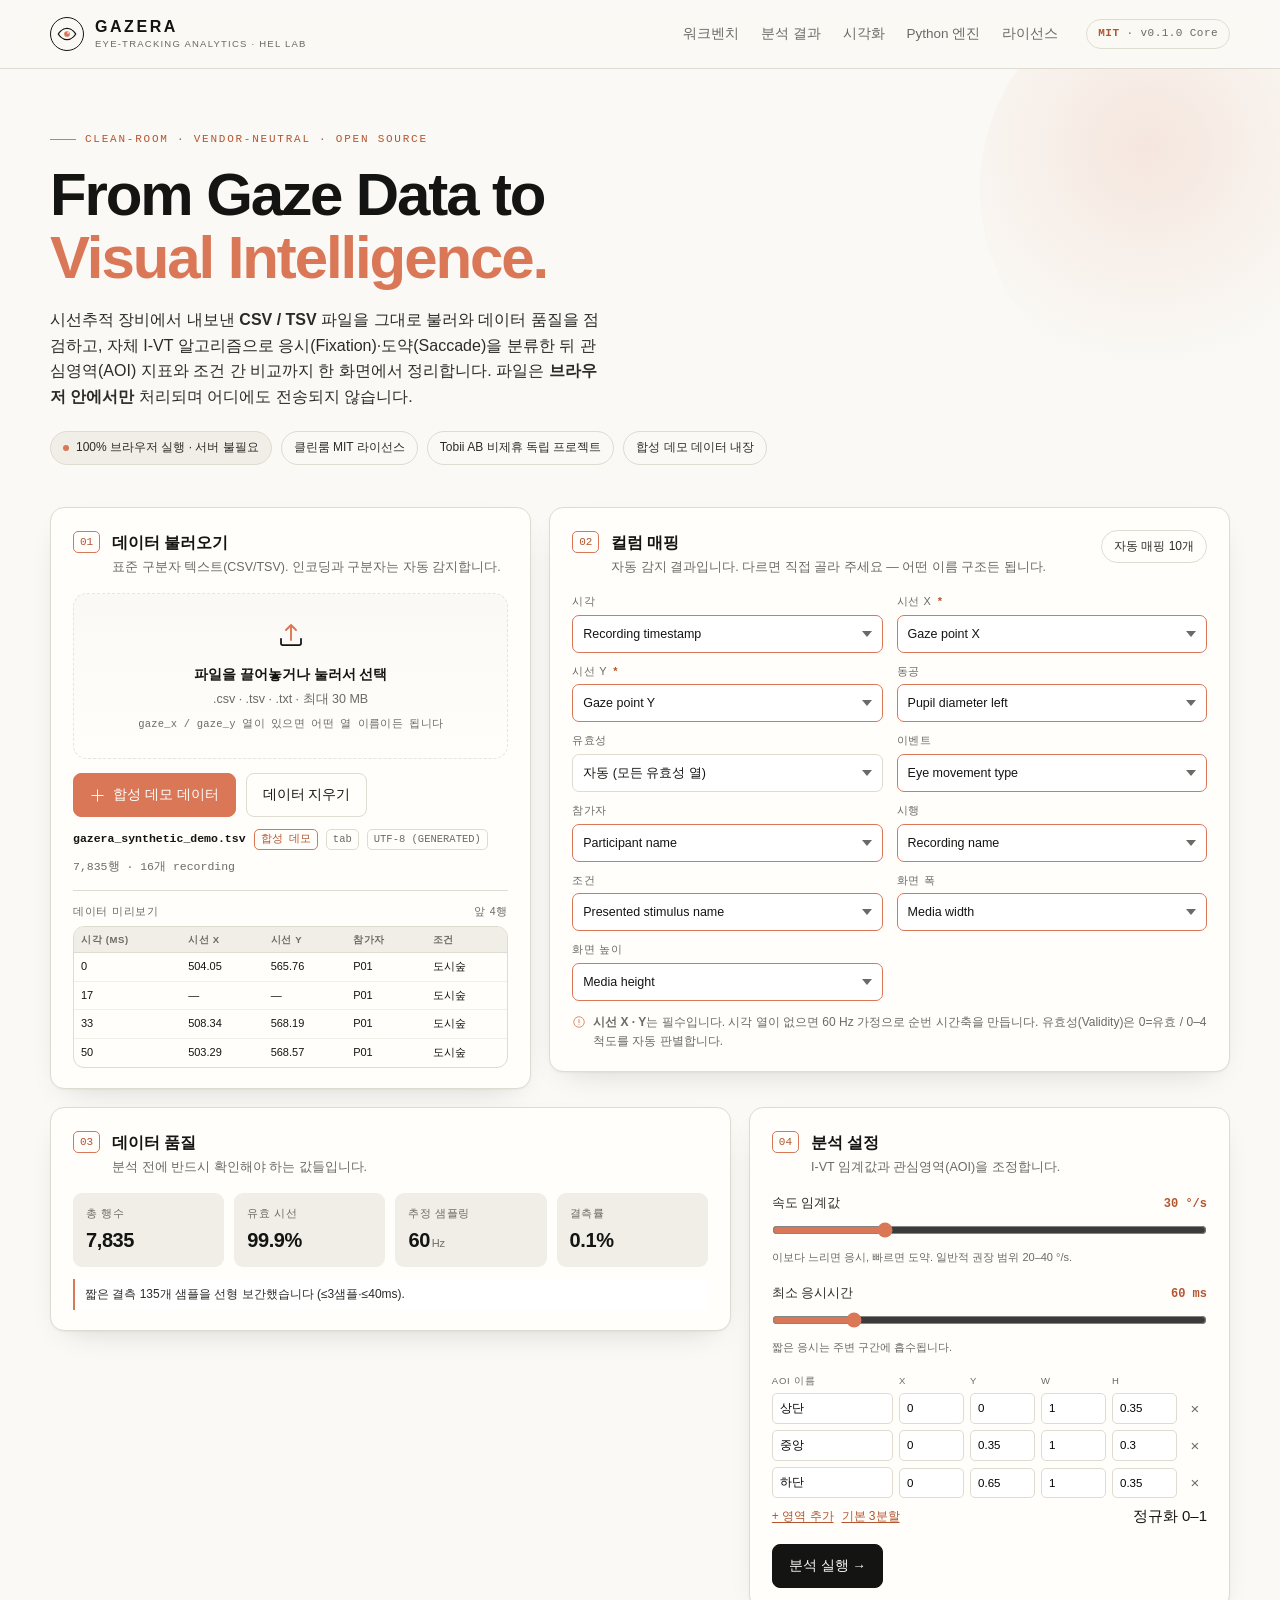
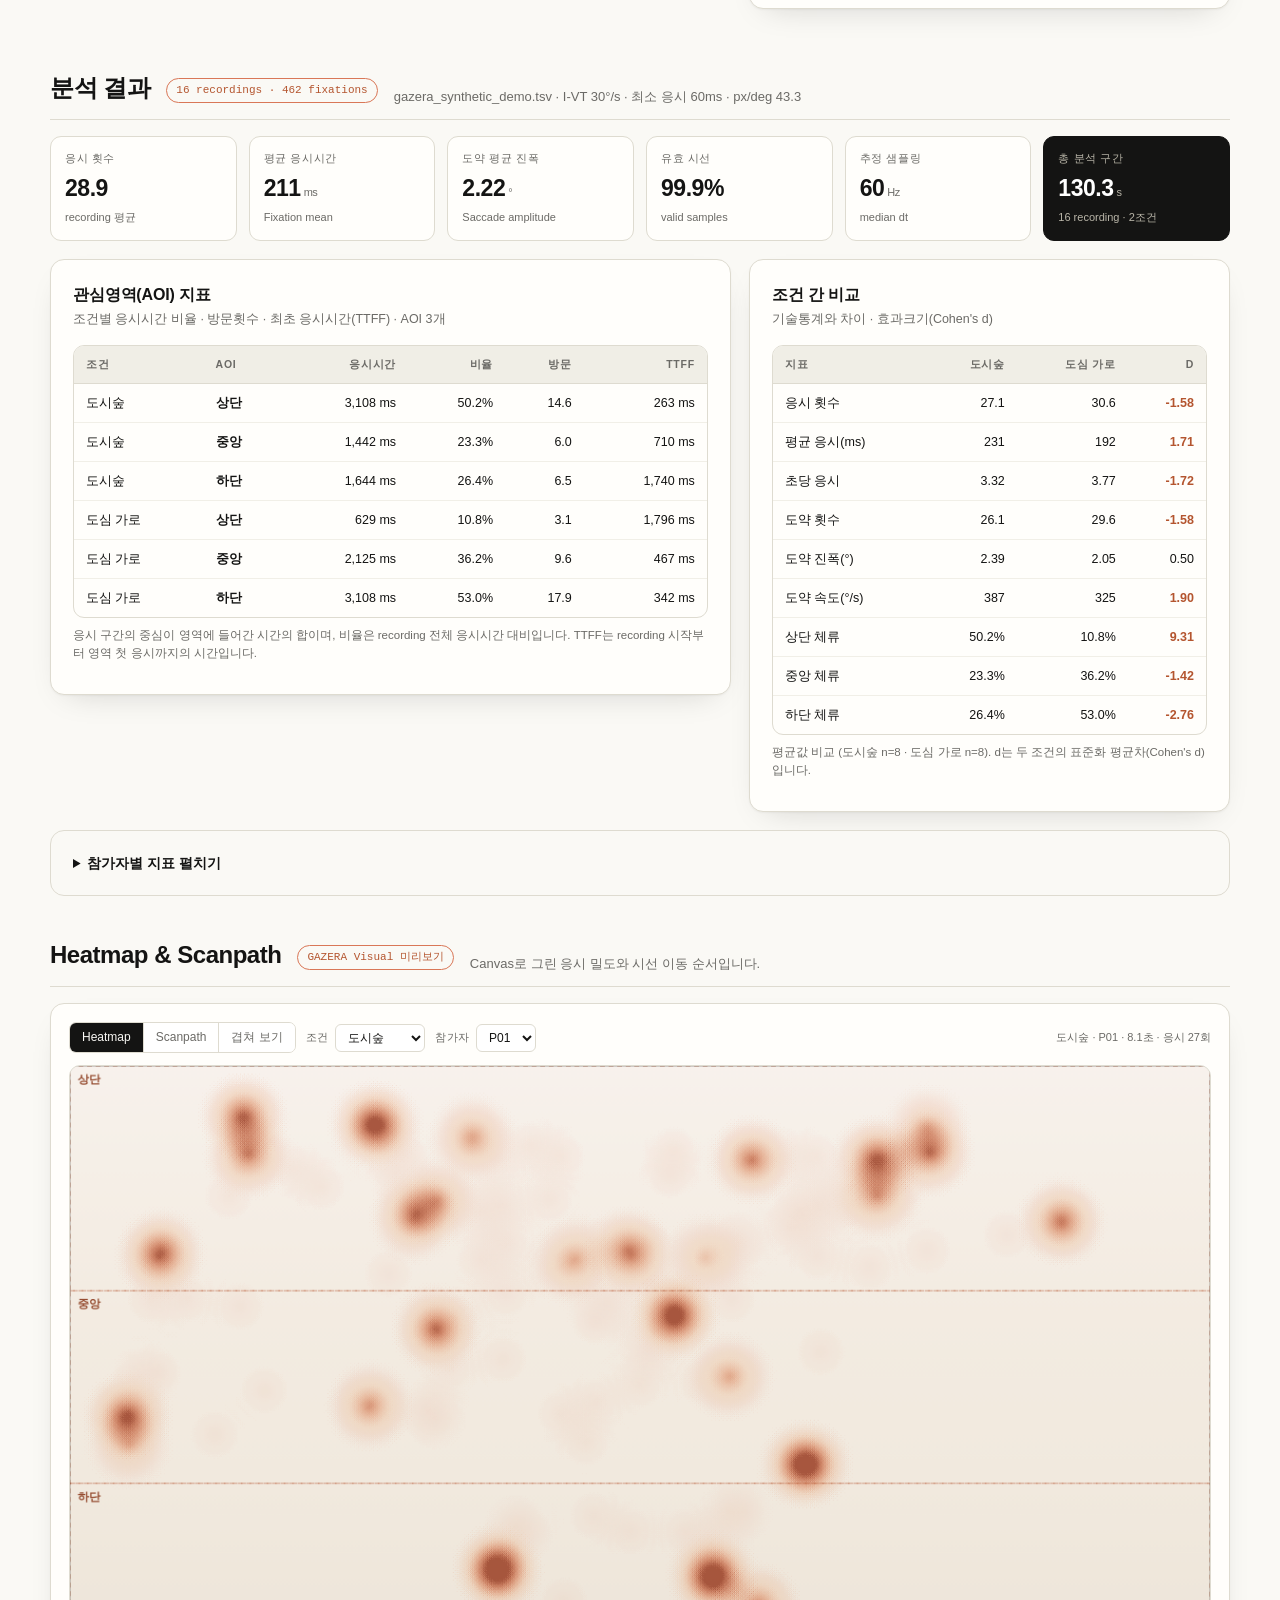
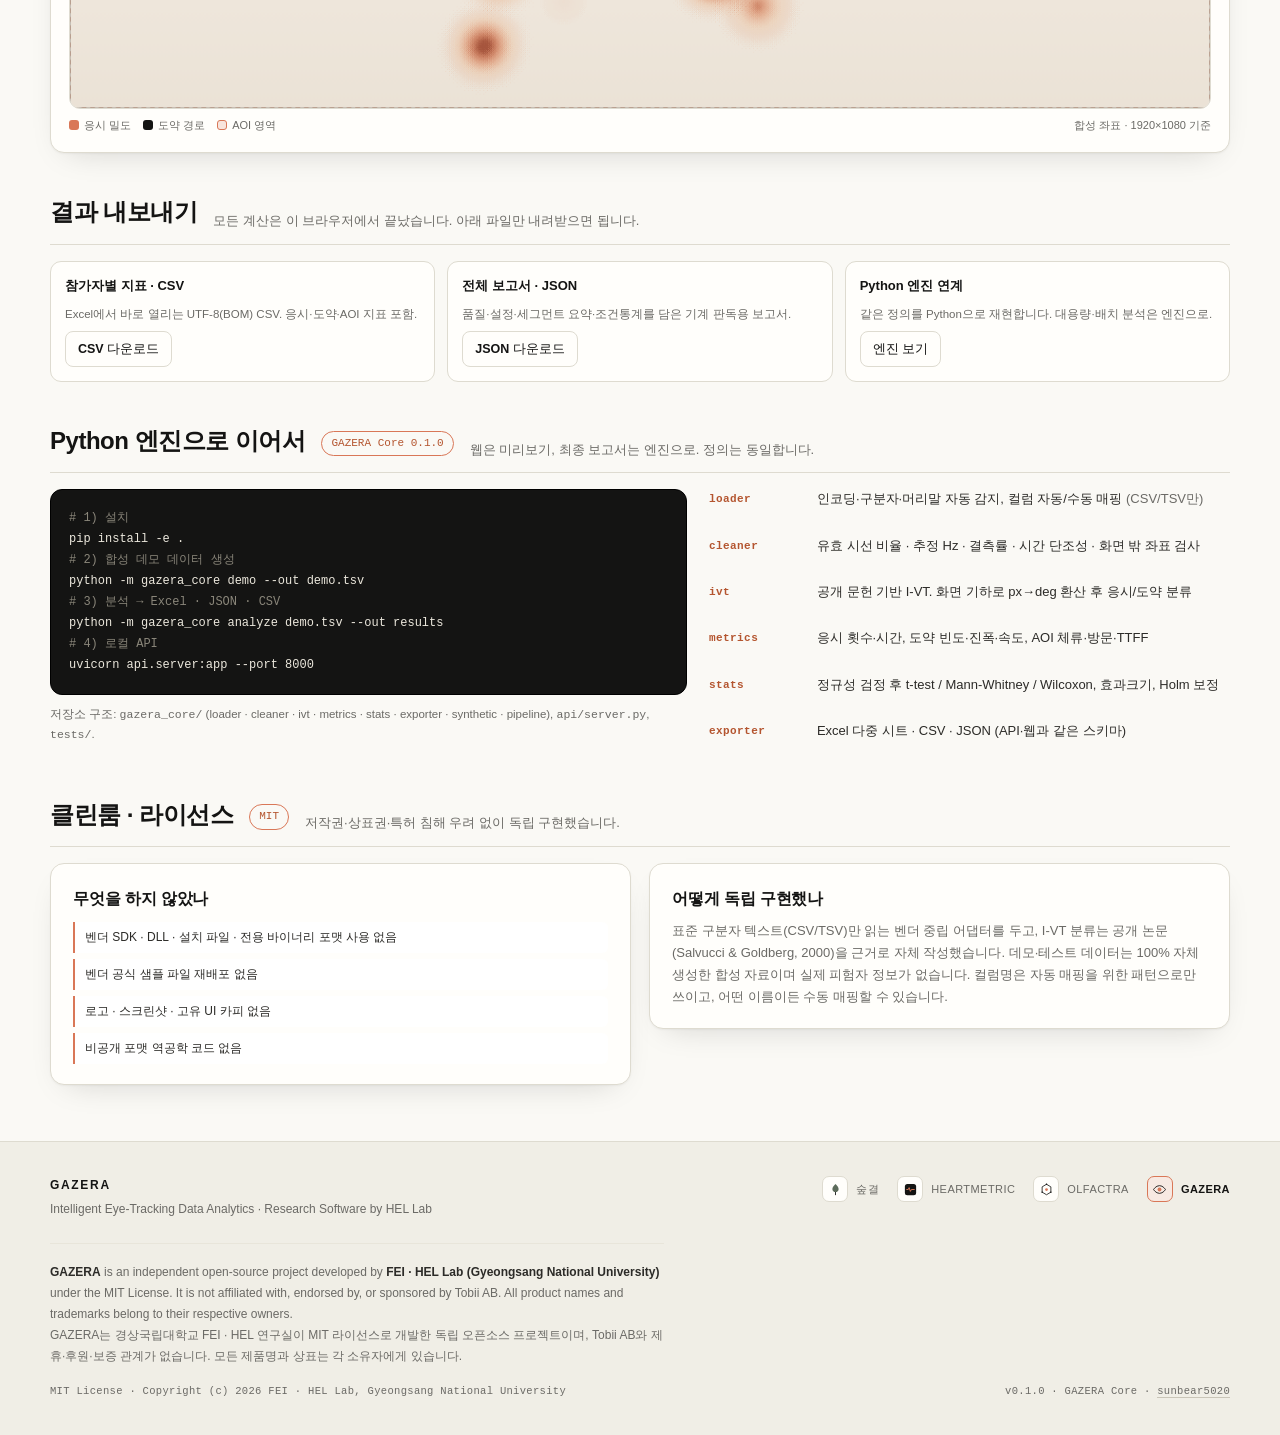
==== gazera/index.html @ 1e26a876 "fix(gazera): 필수 열 미지정 시 조용한 안내로 처리" ====
<!DOCTYPE html>
<html lang="ko">
<head>
<meta charset="utf-8">
<meta name="viewport" content="width=device-width, initial-scale=1">
<title>GAZERA — Intelligent Eye-Tracking Data Analytics · HEL Lab</title>
<meta name="description" content="GAZERA는 시선추적 CSV/TSV를 브라우저 안에서 바로 분석하는 연구용 오픈소스 워크벤치입니다. Fixation·Saccade·AOI 지표, 조건 비교, Heatmap·Scanpath 미리보기, CSV/JSON 내보내기. MIT License · FEI · HEL Lab, Gyeongsang National University.">
<meta name="theme-color" content="#FAF9F5">
<meta property="og:title" content="GAZERA — From Gaze Data to Visual Intelligence">
<meta property="og:description" content="Clean-room, vendor-neutral eye-tracking analytics. 100% in-browser, MIT licensed, FEI · HEL Lab.">
<meta property="og:type" content="website">
<meta property="og:url" content="https://sunbear5020.github.io/gazera/">
<link rel="stylesheet" href="styles.css?v=6">
<link rel="icon" href="data:image/svg+xml,%3Csvg xmlns='http://www.w3.org/2000/svg' viewBox='0 0 32 32'%3E%3Crect width='32' height='32' rx='8' fill='%23141413'/%3E%3Ccircle cx='16' cy='16' r='9' fill='none' stroke='%23FAF9F5' stroke-width='1.6'/%3E%3Ccircle cx='16' cy='16' r='4' fill='%23D97757'/%3E%3C/svg%3E">
</head>
<body>

<header class="site-header">
  <div class="wrap header-inner">
    <a class="brand" href="#top" aria-label="GAZERA 홈">
      <span class="brand-mark" aria-hidden="true">
        <svg viewBox="0 0 24 24" fill="none">
          <path d="M2.5 12s3.6-6.2 9.5-6.2S21.5 12 21.5 12s-3.6 6.2-9.5 6.2S2.5 12 2.5 12Z" stroke="#141413" stroke-width="1.4"/>
          <circle cx="12" cy="12" r="3.1" fill="#D97757"/>
          <circle cx="13.2" cy="10.8" r="0.9" fill="#FAF9F5"/>
        </svg>
      </span>
      <span class="brand-text">
        <span class="brand-name">GAZERA</span>
        <span class="brand-sub">Eye-Tracking Analytics · HEL Lab</span>
      </span>
    </a>
    <nav class="nav" aria-label="주요 섹션">
      <a href="#workbench">워크벤치</a>
      <a href="#results">분석 결과</a>
      <a href="#visual">시각화</a>
      <a href="#python">Python 엔진</a>
      <a href="#license">라이선스</a>
    </nav>
    <span class="header-pill"><b>MIT</b> · v0.1.0 Core</span>
  </div>
</header>

<main id="top">

  <section class="hero">
    <div class="wrap">
      <div class="eyebrow">Clean-room · vendor-neutral · open source</div>
      <h1>From Gaze Data to <em>Visual Intelligence.</em></h1>
      <p class="lead">
        시선추적 장비에서 내보낸 <b>CSV / TSV</b> 파일을 그대로 불러와 데이터 품질을 점검하고,
        자체 I-VT 알고리즘으로 응시(Fixation)·도약(Saccade)을 분류한 뒤
        관심영역(AOI) 지표와 조건 간 비교까지 한 화면에서 정리합니다.
        파일은 <b>브라우저 안에서만</b> 처리되며 어디에도 전송되지 않습니다.
      </p>
      <div class="hero-badges">
        <span class="badge"><span class="dot"></span>100% 브라우저 실행 · 서버 불필요</span>
        <span class="badge plain">클린룸 MIT 라이선스</span>
        <span class="badge plain">Tobii AB 비제휴 독립 프로젝트</span>
        <span class="badge plain">합성 데모 데이터 내장</span>
      </div>
    </div>
  </section>

  <section class="workbench wrap" id="workbench">
    <div class="grid">

      <!-- 01 data ------------------------------------------------------- -->
      <article class="card span-5">
        <div class="card-head">
          <span class="card-num">01</span>
          <div>
            <h2 class="card-title">데이터 불러오기</h2>
            <p class="card-desc">표준 구분자 텍스트(CSV/TSV). 인코딩과 구분자는 자동 감지합니다.</p>
          </div>
        </div>

        <div class="dropzone" id="dropzone" tabindex="0" role="button"
             aria-label="CSV 또는 TSV 파일 선택 또는 끌어놓기">
          <svg viewBox="0 0 24 24" fill="none" aria-hidden="true">
            <path d="M12 16V4m0 0 4 4m-4-4-4 4" stroke="#D97757" stroke-width="1.5" stroke-linecap="round" stroke-linejoin="round"/>
            <path d="M4 15v3.5A1.5 1.5 0 0 0 5.5 20h13a1.5 1.5 0 0 0 1.5-1.5V15" stroke="#141413" stroke-width="1.4" stroke-linecap="round"/>
          </svg>
          <strong>파일을 끌어놓거나 눌러서 선택</strong>
          <span>.csv · .tsv · .txt · 최대 30 MB</span>
          <div class="hint">gaze_x / gaze_y 열이 있으면 어떤 열 이름이든 됩니다</div>
        </div>
        <input type="file" id="fileInput" accept=".csv,.tsv,.txt,text/csv,text/tab-separated-values,text/plain" class="sr-only">

        <div class="btn-row">
          <button class="btn bronze" id="demoBtn" type="button">
            <svg viewBox="0 0 24 24" fill="none" aria-hidden="true"><path d="M12 3v18M3 12h18" stroke="currentColor" stroke-width="1.6" stroke-linecap="round"/></svg>
            합성 데모 데이터
          </button>
          <button class="btn secondary" id="clearBtn" type="button">데이터 지우기</button>
        </div>

        <div class="file-meta" id="fileMeta">
          <span class="name">아직 데이터가 없습니다</span>
        </div>

        <div class="preview-wrap hidden" id="previewWrap">
          <div class="preview-head"><span>데이터 미리보기</span><span>앞 4행</span></div>
          <div class="table-wrap"><table class="data mini" id="previewTable"></table></div>
        </div>
      </article>

      <!-- 02 mapping ---------------------------------------------------- -->
      <article class="card span-7">
        <div class="card-head">
          <span class="card-num">02</span>
          <div>
            <h2 class="card-title">컬럼 매핑</h2>
            <p class="card-desc">자동 감지 결과입니다. 다르면 직접 골라 주세요 — 어떤 이름 구조든 됩니다.</p>
          </div>
          <span class="badge plain spacer" id="mapStatus">대기</span>
        </div>
        <div class="mapping-grid" id="mappingGrid">
          <div class="empty" style="grid-column:1/-1">데이터를 불러오면 매핑 표가 나타납니다.</div>
        </div>
        <div class="auto-note">
          <svg viewBox="0 0 24 24" fill="none" aria-hidden="true"><circle cx="12" cy="12" r="9" stroke="currentColor" stroke-width="1.4"/><path d="M12 8v5m0 3h.01" stroke="currentColor" stroke-width="1.6" stroke-linecap="round"/></svg>
          <span><b>시선 X · Y</b>는 필수입니다. 시각 열이 없으면 60 Hz 가정으로 순번 시간축을 만듭니다.
          유효성(Validity)은 0=유효 / 0–4 척도를 자동 판별합니다.</span>
        </div>
      </article>

      <!-- 03 quality ---------------------------------------------------- -->
      <article class="card span-7">
        <div class="card-head">
          <span class="card-num">03</span>
          <div>
            <h2 class="card-title">데이터 품질</h2>
            <p class="card-desc">분석 전에 반드시 확인해야 하는 값들입니다.</p>
          </div>
        </div>
        <div class="stat-grid" id="statRow">
          <div class="stat"><div class="k">총 행수</div><div class="v" id="qRows">—</div></div>
          <div class="stat"><div class="k">유효 시선</div><div class="v" id="qValid">—</div></div>
          <div class="stat"><div class="k">추정 샘플링</div><div class="v" id="qHz">—</div></div>
          <div class="stat"><div class="k">결측률</div><div class="v" id="qMissing">—</div></div>
        </div>
        <ul class="warnings" id="warningList"></ul>
      </article>

      <!-- 04 settings --------------------------------------------------- -->
      <article class="card span-5">
        <div class="card-head">
          <span class="card-num">04</span>
          <div>
            <h2 class="card-title">분석 설정</h2>
            <p class="card-desc">I-VT 임계값과 관심영역(AOI)을 조정합니다.</p>
          </div>
        </div>

        <div class="controls" style="grid-template-columns:1fr">
          <div class="control">
            <label for="threshold">속도 임계값 <b><span id="thresholdVal">30</span> °/s</b></label>
            <input type="range" id="threshold" min="10" max="90" step="5" value="30">
            <div class="sub">이보다 느리면 응시, 빠르면 도약. 일반적 권장 범위 20–40 °/s.</div>
          </div>
          <div class="control">
            <label for="minFix">최소 응시시간 <b><span id="minFixVal">60</span> ms</b></label>
            <input type="range" id="minFix" min="30" max="200" step="10" value="60">
            <div class="sub">짧은 응시는 주변 구간에 흡수됩니다.</div>
          </div>
        </div>

        <div style="margin-top:16px">
          <div class="aoi-head" aria-hidden="true">
            <span>AOI 이름</span><span>X</span><span>Y</span><span>W</span><span>H</span><span></span>
          </div>
          <div class="aoi-editor" id="aoiEditor"></div>
          <div class="aoi-foot">
            <button class="link-btn" id="addAoiBtn" type="button">+ 영역 추가</button>
            <button class="link-btn" id="resetAoiBtn" type="button">기본 3분할</button>
            <span class="sub" style="margin-left:auto">정규화 0–1</span>
          </div>
        </div>

        <div class="btn-row" style="margin-top:16px">
          <button class="btn" id="runBtn" type="button" disabled>분석 실행 →</button>
        </div>
      </article>
    </div>
  </section>

  <!-- results ---------------------------------------------------------- -->
  <section class="wrap" id="results">
    <div class="section-head">
      <h2>분석 결과</h2>
      <span class="count" id="resultCount">—</span>
      <p id="resultSub">합성 데모 데이터를 불러오면 여기에 요약이 나타납니다.</p>
    </div>

    <div class="kpi-grid" id="kpiGrid">
      <div class="kpi"><div class="k">응시 횟수</div><div class="v">—</div><div class="d">recording 평균</div></div>
      <div class="kpi"><div class="k">평균 응시시간</div><div class="v">—</div><div class="d">Fixation mean</div></div>
      <div class="kpi"><div class="k">도약 평균 진폭</div><div class="v">—</div><div class="d">Saccade amplitude</div></div>
      <div class="kpi"><div class="k">유효 시선</div><div class="v">—</div><div class="d">valid samples</div></div>
      <div class="kpi"><div class="k">추정 샘플링</div><div class="v">—</div><div class="d">Hz</div></div>
      <div class="kpi accent"><div class="k">총 분석 구간</div><div class="v">—</div><div class="d">recordings × duration</div></div>
    </div>

    <div class="grid" style="margin-top:18px">
      <article class="card span-7">
        <div class="card-head">
          <div>
            <h2 class="card-title">관심영역(AOI) 지표</h2>
            <p class="card-desc">조건별 응시시간 비율 · 방문횟수 · 최초 응시시간(TTFF)</p>
          </div>
        </div>
        <div class="table-wrap">
          <table class="data" id="aoiTable">
            <thead>
              <tr>
                <th>조건</th><th>AOI</th>
                <th class="num">응시시간</th><th class="num">비율</th>
                <th class="num">방문</th><th class="num">TTFF</th>
              </tr>
            </thead>
            <tbody><tr><td colspan="6" style="color:#6b6a66">분석을 실행하면 표가 채워집니다.</td></tr></tbody>
          </table>
        </div>
        <p class="table-note">응시 구간의 중심이 영역에 들어간 시간의 합이며, 비율은 recording 전체 응시시간 대비입니다.
        TTFF는 recording 시작부터 영역 첫 응시까지의 시간입니다.</p>
      </article>

      <article class="card span-5">
        <div class="card-head">
          <div>
            <h2 class="card-title">조건 간 비교</h2>
            <p class="card-desc">기술통계와 차이 · 효과크기(Cohen's d)</p>
          </div>
        </div>
        <div class="table-wrap">
          <table class="data" id="statsTable">
            <thead>
              <tr><th>지표</th><th class="num">도시숲</th><th class="num">도심 가로</th><th class="num">d</th></tr>
            </thead>
            <tbody><tr><td colspan="4" style="color:#6b6a66">—</td></tr></tbody>
          </table>
        </div>
        <p class="table-note" id="statsNote">평균 ± 표준편차. d는 두 조건의 표준화 평균차입니다.</p>
      </article>
    </div>

    <details class="card flat" style="margin-top:18px">
      <summary style="cursor:pointer;font-weight:600;font-size:13.5px">참가자별 지표 펼치기</summary>
      <div class="table-wrap" style="margin-top:12px">
        <table class="data" id="participantTable">
          <thead>
            <tr>
              <th>참가자</th><th>조건</th><th class="num">응시</th>
              <th class="num">평균 응시(ms)</th><th class="num">도약</th>
              <th class="num">진폭(°)</th><th class="num">유효(%)</th>
            </tr>
          </thead>
          <tbody><tr><td colspan="7" style="color:#6b6a66">—</td></tr></tbody>
        </table>
      </div>
    </details>
  </section>

  <!-- visualisation ---------------------------------------------------- -->
  <section class="wrap" id="visual">
    <div class="section-head">
      <h2>Heatmap &amp; Scanpath</h2>
      <span class="count">GAZERA Visual 미리보기</span>
      <p>Canvas로 그린 응시 밀도와 시선 이동 순서입니다.</p>
    </div>

    <article class="card canvas-card">
      <div class="canvas-toolbar">
        <div class="segmented" role="group" aria-label="시각화 종류">
          <button id="modeHeat" type="button" aria-pressed="true">Heatmap</button>
          <button id="modeScan" type="button" aria-pressed="false">Scanpath</button>
          <button id="modeBoth" type="button" aria-pressed="false">겹쳐 보기</button>
        </div>
        <div style="display:flex;gap:6px;align-items:center">
          <label for="previewCondition">조건</label>
          <select id="previewCondition"></select>
        </div>
        <div style="display:flex;gap:6px;align-items:center">
          <label for="previewSubject">참가자</label>
          <select id="previewSubject"></select>
        </div>
        <span class="sub" style="margin-left:auto;font-size:11px;color:#6b6a66" id="canvasMeta">—</span>
      </div>
      <div class="canvas-shell">
        <canvas id="gazeCanvas" width="1200" height="675" aria-label="시선 히트맵과 스캔패스 미리보기"></canvas>
      </div>
      <div class="canvas-caption">
        <div class="legend" id="canvasLegend">
          <span><i style="background:#D97757"></i>응시 밀도</span>
          <span><i style="background:#141413"></i>도약 경로</span>
          <span><i style="background:rgba(217,119,87,.18);border:1px solid #D97757"></i>AOI 영역</span>
        </div>
        <span id="canvasScreen">합성 좌표 · 1920×1080 기준</span>
      </div>
    </article>
  </section>

  <!-- downloads -------------------------------------------------------- -->
  <section class="wrap" id="downloads">
    <div class="section-head">
      <h2>결과 내보내기</h2>
      <p>모든 계산은 이 브라우저에서 끝났습니다. 아래 파일만 내려받으면 됩니다.</p>
    </div>
    <div class="download-grid">
      <div class="download">
        <h4>참가자별 지표 · CSV</h4>
        <p>Excel에서 바로 열리는 UTF-8(BOM) CSV. 응시·도약·AOI 지표 포함.</p>
        <button class="btn secondary small" id="dlCsv" type="button" disabled>CSV 다운로드</button>
      </div>
      <div class="download">
        <h4>전체 보고서 · JSON</h4>
        <p>품질·설정·세그먼트 요약·조건통계를 담은 기계 판독용 보고서.</p>
        <button class="btn secondary small" id="dlJson" type="button" disabled>JSON 다운로드</button>
      </div>
      <div class="download">
        <h4>Python 엔진 연계</h4>
        <p>같은 정의를 Python으로 재현합니다. 대용량·배치 분석은 엔진으로.</p>
        <a class="btn secondary small" href="#python">엔진 보기</a>
      </div>
    </div>
  </section>

  <!-- python ----------------------------------------------------------- -->
  <section class="wrap" id="python">
    <div class="section-head">
      <h2>Python 엔진으로 이어서</h2>
      <span class="count">GAZERA Core 0.1.0</span>
      <p>웹은 미리보기, 최종 보고서는 엔진으로. 정의는 동일합니다.</p>
    </div>
    <div class="docs">
      <div>
        <pre class="code-block" aria-label="Python 설치 및 실행 예시"><code><span class="c"># 1) 설치</span>
pip install -e .
<span class="c"># 2) 합성 데모 데이터 생성</span>
python -m gazera_core demo --out demo.tsv
<span class="c"># 3) 분석 → Excel · JSON · CSV</span>
python -m gazera_core analyze demo.tsv --out results
<span class="c"># 4) 로컬 API</span>
uvicorn api.server:app --port 8000</code></pre>
        <p class="table-note" style="margin-top:10px">
          저장소 구조: <code>gazera_core/</code> (loader · cleaner · ivt · metrics · stats · exporter · synthetic · pipeline),
          <code>api/server.py</code>, <code>tests/</code>.
        </p>
      </div>
      <ul class="doc-list">
        <li><b>loader</b><span>인코딩·구분자·머리말 자동 감지, 컬럼 자동/수동 매핑 <em>(CSV/TSV만)</em></span></li>
        <li><b>cleaner</b><span>유효 시선 비율 · 추정 Hz · 결측률 · 시간 단조성 · 화면 밖 좌표 검사</span></li>
        <li><b>ivt</b><span>공개 문헌 기반 I-VT. 화면 기하로 px→deg 환산 후 응시/도약 분류</span></li>
        <li><b>metrics</b><span>응시 횟수·시간, 도약 빈도·진폭·속도, AOI 체류·방문·TTFF</span></li>
        <li><b>stats</b><span>정규성 검정 후 t-test / Mann-Whitney / Wilcoxon, 효과크기, Holm 보정</span></li>
        <li><b>exporter</b><span>Excel 다중 시트 · CSV · JSON (API·웹과 같은 스키마)</span></li>
      </ul>
    </div>
  </section>

  <!-- license ---------------------------------------------------------- -->
  <section class="wrap" id="license">
    <div class="section-head">
      <h2>클린룸 · 라이선스</h2>
      <span class="count">MIT</span>
      <p>저작권·상표권·특허 침해 우려 없이 독립 구현했습니다.</p>
    </div>
    <div class="grid">
      <article class="card span-6">
        <h3 class="card-title">무엇을 하지 않았나</h3>
        <ul class="warnings" style="margin-top:10px">
          <li>벤더 SDK · DLL · 설치 파일 · 전용 바이너리 포맷 사용 없음</li>
          <li>벤더 공식 샘플 파일 재배포 없음</li>
          <li>로고 · 스크린샷 · 고유 UI 카피 없음</li>
          <li>비공개 포맷 역공학 코드 없음</li>
        </ul>
      </article>
      <article class="card span-6">
        <h3 class="card-title">어떻게 독립 구현했나</h3>
        <p class="card-desc" style="margin-top:8px;font-size:13px;line-height:1.7">
          표준 구분자 텍스트(CSV/TSV)만 읽는 벤더 중립 어댑터를 두고, I-VT 분류는
          공개 논문(Salvucci &amp; Goldberg, 2000)을 근거로 자체 작성했습니다.
          데모·테스트 데이터는 100% 자체 생성한 합성 자료이며 실제 피험자 정보가 없습니다.
          컬럼명은 자동 매핑을 위한 패턴으로만 쓰이고, 어떤 이름이든 수동 매핑할 수 있습니다.
        </p>
      </article>
    </div>
  </section>

</main>

<footer class="site-footer" id="footer">
  <div class="wrap">
    <div class="footer-top">
      <div>
        <div style="font-weight:600;color:#141413;letter-spacing:.14em;font-size:12px">GAZERA</div>
        <div style="margin-top:4px">Intelligent Eye-Tracking Data Analytics · Research Software by HEL Lab</div>
      </div>
      <div class="platforms" aria-label="FEI · HEL Lab 4대 플랫폼">
        <a class="platform" href="https://sunbear5020.github.io/forest-healing-prototype/" title="숲결 — 산림치유 프로토타입">
          <span class="mark" aria-hidden="true">
            <svg viewBox="0 0 24 24" fill="none"><path d="M12 21v-7" stroke="#141413" stroke-width="1.4"/><path d="M12 3c3.5 3 5 6 5 8.5A5 5 0 0 1 12 16a5 5 0 0 1-5-4.5C7 9 8.5 6 12 3Z" fill="#5C6B5A"/></svg>
          </span>숲결
        </a>
        <span class="platform" title="HEARTMETRIC — In Design">
          <span class="mark" aria-hidden="true">
            <svg viewBox="0 0 24 24" fill="none"><rect x="3" y="3" width="18" height="18" rx="4" fill="#141413"/><path d="M6 12h2.4l1.4-3 2 6 1.6-3H18" stroke="#D97757" stroke-width="1.5" stroke-linecap="round" stroke-linejoin="round"/></svg>
          </span>HEARTMETRIC
        </span>
        <span class="platform" title="OLFACTRA — In Design">
          <span class="mark" aria-hidden="true">
            <svg viewBox="0 0 24 24" fill="none"><path d="M12 3.6 19 7.8v8.4L12 20.4 5 16.2V7.8L12 3.6Z" stroke="#141413" stroke-width="1.3"/><circle cx="12" cy="12" r="2.2" fill="#D97757"/><circle cx="12" cy="3.6" r="1.2" fill="#141413"/><circle cx="19" cy="16.2" r="1.2" fill="#141413"/><circle cx="5" cy="16.2" r="1.2" fill="#141413"/></svg>
          </span>OLFACTRA
        </span>
        <span class="platform active" title="GAZERA — 현재 페이지">
          <span class="mark" aria-hidden="true">
            <svg viewBox="0 0 24 24" fill="none"><path d="M2.5 12s3.6-6.2 9.5-6.2S21.5 12 21.5 12s-3.6 6.2-9.5 6.2S2.5 12 2.5 12Z" stroke="#141413" stroke-width="1.4"/><circle cx="12" cy="12" r="3.1" fill="#D97757"/></svg>
          </span>GAZERA
        </span>
      </div>
    </div>

    <div class="footer-legal">
      <strong>GAZERA</strong> is an independent open-source project developed by
      <strong>FEI · HEL Lab (Gyeongsang National University)</strong> under the MIT License.
      It is not affiliated with, endorsed by, or sponsored by Tobii AB.
      All product names and trademarks belong to their respective owners.<br>
      GAZERA는 경상국립대학교 FEI · HEL 연구실이 MIT 라이선스로 개발한 독립 오픈소스
      프로젝트이며, Tobii AB와 제휴·후원·보증 관계가 없습니다. 모든 제품명과 상표는 각 소유자에게 있습니다.
    </div>
    <div class="footer-bottom">
      <span>MIT License · Copyright (c) 2026 FEI · HEL Lab, Gyeongsang National University</span>
      <span>v0.1.0 · GAZERA Core · <a href="https://github.com/sunbear5020" style="color:inherit;text-decoration:none;border-bottom:1px solid #c9c5b8">sunbear5020</a></span>
    </div>
  </div>
</footer>

<div class="toast" id="toast" role="status" aria-live="polite"></div>

<script src="app.js?v=6"></script>
</body>
</html>
---- gazera/styles.css ----
/* ==========================================================================
   GAZERA — workbench
   Clean-room, MIT · FEI · HEL Lab, Gyeongsang National University
   Tone: cream paper, deep charcoal ink, bronze accent.
   ========================================================================== */

:root {
  --cream: #faf9f5;
  --sand: #f0eee6;
  --sand-2: #e8e5da;
  --ink: #141413;
  --ink-soft: #2c2b28;
  --muted: #6b6a66;
  --line: #dedbd0;
  --bronze: #d97757;
  --bronze-deep: #b4552f;
  --bronze-wash: #f7e9e2;
  --sage: #5c6b5a;
  --radius: 14px;
  --radius-sm: 9px;
  --shadow: 0 1px 2px rgba(20, 20, 19, 0.04), 0 12px 32px -18px rgba(20, 20, 19, 0.22);
  --mono: "SFMono-Regular", "JetBrains Mono", "IBM Plex Mono", ui-monospace, Menlo, monospace;
  --sans: "Inter", "Pretendard", -apple-system, BlinkMacSystemFont, "Apple SD Gothic Neo",
    "Segoe UI", "Noto Sans KR", sans-serif;
}

* { box-sizing: border-box; }

html { scroll-behavior: smooth; }

body {
  margin: 0;
  background: var(--cream);
  color: var(--ink);
  font-family: var(--sans);
  font-size: 15px;
  line-height: 1.6;
  -webkit-font-smoothing: antialiased;
  text-rendering: optimizeLegibility;
}

::selection { background: var(--bronze); color: var(--cream); }

a { color: inherit; }

.wrap {
  width: min(1180px, calc(100% - 48px));
  margin: 0 auto;
}

/* ---------- header ------------------------------------------------------- */

.site-header {
  position: sticky;
  top: 0;
  z-index: 40;
  background: rgba(250, 249, 245, 0.92);
  backdrop-filter: saturate(150%) blur(10px);
  border-bottom: 1px solid var(--line);
}

.header-inner {
  display: flex;
  align-items: center;
  gap: 28px;
  height: 68px;
}

.brand {
  display: flex;
  align-items: center;
  gap: 11px;
  text-decoration: none;
  flex: 0 0 auto;
}

.brand-mark {
  width: 34px;
  height: 34px;
  border-radius: 50%;
  border: 1px solid var(--ink);
  display: grid;
  place-items: center;
  background: var(--cream);
}

.brand-mark svg { width: 22px; height: 22px; }

.brand-text { display: flex; flex-direction: column; line-height: 1.1; }
.brand-name {
  font-weight: 700;
  letter-spacing: 0.16em;
  font-size: 16px;
}
.brand-sub {
  font-size: 9.5px;
  letter-spacing: 0.13em;
  text-transform: uppercase;
  color: var(--muted);
  margin-top: 3px;
}

.nav {
  display: flex;
  gap: 22px;
  margin-left: auto;
  font-size: 13.5px;
}
.nav a {
  text-decoration: none;
  color: var(--muted);
  padding: 4px 0;
  border-bottom: 1px solid transparent;
  transition: color 0.15s ease, border-color 0.15s ease;
}
.nav a:hover, .nav a:focus-visible { color: var(--ink); border-color: var(--bronze); }

.header-pill {
  font-family: var(--mono);
  font-size: 11px;
  letter-spacing: 0.04em;
  color: var(--muted);
  border: 1px solid var(--line);
  border-radius: 999px;
  padding: 5px 11px;
  white-space: nowrap;
}
.header-pill b { color: var(--bronze-deep); font-weight: 600; }

/* ---------- hero --------------------------------------------------------- */

.hero {
  padding: 54px 0 30px;
  position: relative;
  overflow: hidden;
}

.hero::after {
  content: "";
  position: absolute;
  right: -120px;
  top: -90px;
  width: 420px;
  height: 420px;
  border-radius: 50%;
  background: radial-gradient(circle at 40% 40%, rgba(217, 119, 87, 0.14), transparent 62%);
  pointer-events: none;
}

.eyebrow {
  display: inline-flex;
  align-items: center;
  gap: 9px;
  font-family: var(--mono);
  font-size: 11px;
  letter-spacing: 0.16em;
  text-transform: uppercase;
  color: var(--bronze-deep);
}
.eyebrow::before {
  content: "";
  width: 26px;
  height: 1px;
  background: var(--bronze);
}

.hero h1 {
  font-size: clamp(38px, 5.2vw, 60px);
  line-height: 1.04;
  letter-spacing: -0.035em;
  margin: 16px 0 0;
  font-weight: 650;
  max-width: 15ch;
}
.hero h1 em {
  font-style: normal;
  color: var(--bronze);
}

.hero p.lead {
  margin: 18px 0 0;
  max-width: 62ch;
  color: var(--ink-soft);
  font-size: 16px;
}

.hero-badges {
  display: flex;
  flex-wrap: wrap;
  gap: 9px;
  margin-top: 22px;
}
.badge {
  display: inline-flex;
  align-items: center;
  gap: 7px;
  font-size: 12px;
  color: var(--ink-soft);
  background: var(--sand);
  border: 1px solid var(--line);
  border-radius: 999px;
  padding: 6px 12px;
  white-space: nowrap;
}
.badge .dot {
  width: 6px; height: 6px; border-radius: 50%;
  background: var(--bronze);
  display: inline-block;
}
.badge.plain { background: transparent; }

/* ---------- workbench grid ---------------------------------------------- */

.workbench { padding: 12px 0 20px; }

.grid {
  display: grid;
  grid-template-columns: repeat(12, 1fr);
  gap: 18px;
  align-items: start;
}

/* leave room for the sticky header when jumping to a section */
#workbench, #results, #visual, #downloads, #python, #license { scroll-margin-top: 88px; }

.card {
  background: #fffefb;
  border: 1px solid var(--line);
  border-radius: var(--radius);
  padding: 22px 22px 20px;
  box-shadow: var(--shadow);
  position: relative;
}
.card.flat { box-shadow: none; background: var(--cream); }

.card-head {
  display: flex;
  align-items: flex-start;
  gap: 12px;
  margin-bottom: 16px;
}
.card-num {
  font-family: var(--mono);
  font-size: 11px;
  color: var(--bronze-deep);
  border: 1px solid var(--bronze);
  border-radius: 5px;
  padding: 1px 6px;
  line-height: 1.7;
  margin-top: 1px;
}
.card-title { font-size: 16px; font-weight: 650; letter-spacing: -0.01em; margin: 0; }
.card-desc { margin: 2px 0 0; font-size: 12.5px; color: var(--muted); }

.card-head .spacer { margin-left: auto; }

.span-5 { grid-column: span 5; }
.span-7 { grid-column: span 7; }
.span-12 { grid-column: span 12; }
.span-4 { grid-column: span 4; }
.span-8 { grid-column: span 8; }
.span-6 { grid-column: span 6; }

/* ---------- dropzone ----------------------------------------------------- */

.dropzone {
  border: 1.5px dashed var(--sand-2);
  border-radius: var(--radius);
  background: linear-gradient(180deg, var(--cream), #fffefb);
  padding: 26px 20px;
  text-align: center;
  transition: border-color 0.15s ease, background 0.15s ease;
  cursor: pointer;
}
.dropzone:hover, .dropzone:focus-visible { border-color: var(--bronze); outline: none; }
.dropzone.dragover { border-color: var(--bronze); background: var(--bronze-wash); }
.dropzone svg { width: 30px; height: 30px; margin-bottom: 6px; }
.dropzone strong { display: block; font-size: 14px; }
.dropzone span { font-size: 12.5px; color: var(--muted); }
.dropzone .hint { margin-top: 6px; font-family: var(--mono); font-size: 10.5px; color: var(--muted); letter-spacing: 0.02em; }

.btn-row { display: flex; flex-wrap: wrap; gap: 10px; margin-top: 14px; }

.btn {
  appearance: none;
  border: 1px solid var(--ink);
  background: var(--ink);
  color: var(--cream);
  font: inherit;
  font-size: 13.5px;
  font-weight: 550;
  padding: 10px 16px;
  border-radius: 8px;
  cursor: pointer;
  display: inline-flex;
  align-items: center;
  gap: 8px;
  transition: transform 0.12s ease, background 0.15s ease, border-color 0.15s ease;
  text-decoration: none;
}
.btn:hover { background: var(--ink-soft); }
.btn:active { transform: translateY(1px); }
.btn.secondary {
  background: transparent;
  color: var(--ink);
  border-color: var(--line);
}
.btn.secondary:hover { border-color: var(--ink); background: var(--sand); }
.btn.bronze { background: var(--bronze); border-color: var(--bronze); color: #fff; }
.btn.bronze:hover { background: var(--bronze-deep); border-color: var(--bronze-deep); }
.btn:disabled { opacity: 0.45; cursor: not-allowed; }
.btn.small { padding: 7px 12px; font-size: 12.5px; }
.btn svg { width: 15px; height: 15px; }

.file-meta {
  display: flex;
  align-items: baseline;
  gap: 8px;
  margin-top: 12px;
  font-family: var(--mono);
  font-size: 11.5px;
  color: var(--muted);
  flex-wrap: wrap;
}
.file-meta .name { color: var(--ink); font-weight: 600; }
.file-meta .tag {
  border: 1px solid var(--line);
  border-radius: 5px;
  padding: 1px 6px;
  font-size: 10.5px;
}
.file-meta .tag.live { border-color: var(--bronze); color: var(--bronze-deep); }

/* ---------- mapping ------------------------------------------------------ */

.mapping-grid {
  display: grid;
  grid-template-columns: repeat(2, minmax(0, 1fr));
  gap: 10px 14px;
}
.field { display: flex; flex-direction: column; gap: 4px; min-width: 0; }
.field label {
  font-size: 11px;
  letter-spacing: 0.06em;
  text-transform: uppercase;
  color: var(--muted);
  display: flex;
  align-items: center;
  gap: 6px;
}
.field label .req { color: var(--bronze-deep); font-weight: 700; }
.field select {
  appearance: none;
  width: 100%;
  font: inherit;
  font-size: 12.5px;
  padding: 8px 28px 8px 10px;
  border: 1px solid var(--line);
  border-radius: 7px;
  background: #fff url("data:image/svg+xml;charset=utf-8,%3Csvg xmlns='http://www.w3.org/2000/svg' width='10' height='6' viewBox='0 0 10 6'%3E%3Cpath fill='%236b6a66' d='M0 0h10L5 6z'/%3E%3C/svg%3E") no-repeat right 10px center;
  color: var(--ink);
}
.field select:focus-visible { outline: 2px solid var(--bronze); outline-offset: 1px; }
.field select.detected { border-color: var(--bronze); }

.auto-note {
  margin-top: 12px;
  font-size: 12px;
  color: var(--muted);
  display: flex;
  gap: 7px;
  align-items: flex-start;
}
.auto-note svg { width: 14px; height: 14px; flex: 0 0 auto; margin-top: 2px; color: var(--bronze); }

/* ---------- quality ------------------------------------------------------ */

.stat-grid {
  display: grid;
  grid-template-columns: repeat(4, minmax(0, 1fr));
  gap: 10px;
}
.stat {
  background: var(--sand);
  border-radius: var(--radius-sm);
  padding: 11px 12px 10px;
  border: 1px solid transparent;
}
.stat .k { font-size: 10.5px; letter-spacing: 0.06em; text-transform: uppercase; color: var(--muted); }
.stat .v { font-size: 20px; font-weight: 650; letter-spacing: -0.02em; margin-top: 2px; font-variant-numeric: tabular-nums; }
.stat .v small { font-size: 11px; font-weight: 500; color: var(--muted); margin-left: 2px; }
.stat.bronze { background: var(--bronze-wash); }
.stat.bronze .v { color: var(--bronze-deep); }

.warnings { list-style: none; padding: 0; margin: 12px 0 0; display: grid; gap: 6px; }
.warnings li {
  font-size: 12px;
  color: var(--ink-soft);
  background: #fff;
  border-left: 2px solid var(--bronze);
  padding: 6px 10px;
  border-radius: 0 6px 6px 0;
}

/* ---------- controls ----------------------------------------------------- */

.controls { display: grid; grid-template-columns: 1fr 1fr; gap: 16px 18px; }

.control label {
  display: flex;
  justify-content: space-between;
  align-items: baseline;
  font-size: 12.5px;
  color: var(--ink-soft);
}
.control label b { font-family: var(--mono); font-size: 12px; color: var(--bronze-deep); }
.control input[type="range"] {
  width: 100%;
  margin: 8px 0 0;
  accent-color: var(--bronze);
}
.control .sub { font-size: 11px; color: var(--muted); margin-top: 4px; }

.aoi-editor { margin-top: 4px; }
.aoi-row {
  display: grid;
  grid-template-columns: 1.4fr repeat(4, 0.75fr) 24px;
  gap: 6px;
  align-items: center;
  margin-bottom: 6px;
}
.aoi-row input {
  font: inherit;
  font-size: 11.5px;
  padding: 5px 7px;
  border: 1px solid var(--line);
  border-radius: 5px;
  background: #fff;
  width: 100%;
  font-variant-numeric: tabular-nums;
}
.aoi-row input:focus-visible { outline: 2px solid var(--bronze); outline-offset: 0; }
.aoi-row input[type="text"] { font-size: 12px; }
.aoi-row .del {
  border: none;
  background: transparent;
  cursor: pointer;
  color: var(--muted);
  font-size: 15px;
  line-height: 1;
  padding: 3px;
}
.aoi-row .del:hover { color: var(--bronze-deep); }
.aoi-head {
  display: grid;
  grid-template-columns: 1.4fr repeat(4, 0.75fr) 24px;
  gap: 6px;
  font-size: 9.5px;
  letter-spacing: 0.08em;
  text-transform: uppercase;
  color: var(--muted);
  margin-bottom: 5px;
}
.aoi-foot { display: flex; gap: 8px; align-items: center; margin-top: 4px; }
.link-btn {
  border: none; background: none; padding: 0; font: inherit;
  font-size: 12px; color: var(--bronze-deep); cursor: pointer; text-decoration: underline;
  text-underline-offset: 2px;
}

/* ---------- results ------------------------------------------------------ */

.section-head {
  display: flex;
  align-items: flex-end;
  gap: 16px;
  margin: 40px 0 16px;
  padding-bottom: 12px;
  border-bottom: 1px solid var(--line);
}
.section-head h2 {
  margin: 0;
  font-size: 24px;
  letter-spacing: -0.02em;
  font-weight: 650;
}
.section-head .count {
  font-family: var(--mono);
  font-size: 11px;
  color: var(--bronze-deep);
  border: 1px solid var(--bronze);
  border-radius: 999px;
  padding: 3px 9px;
  margin-bottom: 4px;
}
.section-head p { margin: 0; color: var(--muted); font-size: 13px; }
.section-head .spacer { margin-left: auto; }

.kpi-grid {
  display: grid;
  grid-template-columns: repeat(6, minmax(0, 1fr));
  gap: 12px;
}
.kpi {
  border: 1px solid var(--line);
  border-radius: 11px;
  padding: 13px 14px;
  background: #fffefb;
}
.kpi .k { font-size: 10.5px; text-transform: uppercase; letter-spacing: 0.06em; color: var(--muted); }
.kpi .v { font-size: 23px; font-weight: 650; letter-spacing: -0.02em; margin-top: 3px; font-variant-numeric: tabular-nums; }
.kpi .v small { font-size: 11px; color: var(--muted); font-weight: 500; margin-left: 3px; }
.kpi .d { font-size: 11px; color: var(--muted); margin-top: 2px; }
.kpi.accent { background: var(--ink); border-color: var(--ink); color: var(--cream); }
.kpi.accent .k, .kpi.accent .v small, .kpi.accent .d { color: #b9b5a8; }
.kpi.accent .v { color: #fff; }

.table-wrap { overflow-x: auto; border: 1px solid var(--line); border-radius: 11px; background: #fffefb; }
table.data {
  width: 100%;
  border-collapse: collapse;
  font-size: 12.5px;
  font-variant-numeric: tabular-nums;
}
table.data th {
  text-align: left;
  font-weight: 600;
  font-size: 10.5px;
  letter-spacing: 0.07em;
  text-transform: uppercase;
  color: var(--muted);
  padding: 10px 12px;
  border-bottom: 1px solid var(--line);
  background: var(--sand);
  white-space: nowrap;
}
table.data td {
  padding: 9px 12px;
  border-bottom: 1px solid #f1efe7;
  white-space: nowrap;
}
table.data tr:last-child td { border-bottom: none; }
table.data tbody tr:hover { background: #fbfaf4; }
table.data td.num, table.data th.num { text-align: right; }
table.data .strong { color: var(--bronze-deep); font-weight: 600; }
.table-note { font-size: 11.5px; color: var(--muted); margin-top: 8px; }

/* ---------- canvas ------------------------------------------------------- */

.canvas-card { padding: 18px; }
.canvas-toolbar {
  display: flex;
  flex-wrap: wrap;
  gap: 10px;
  align-items: center;
  margin-bottom: 12px;
}
.canvas-toolbar label { font-size: 11px; text-transform: uppercase; letter-spacing: 0.06em; color: var(--muted); }
.canvas-toolbar select {
  font: inherit; font-size: 12px; padding: 5px 8px; border: 1px solid var(--line);
  border-radius: 6px; background: #fff; color: var(--ink);
}
.segmented { display: inline-flex; border: 1px solid var(--line); border-radius: 7px; overflow: hidden; }
.segmented button {
  font: inherit; font-size: 12px; padding: 5px 12px; border: none; background: #fff;
  color: var(--muted); cursor: pointer;
}
.segmented button[aria-pressed="true"] { background: var(--ink); color: var(--cream); }
.segmented button + button { border-left: 1px solid var(--line); }

.canvas-shell {
  position: relative;
  border-radius: 11px;
  overflow: hidden;
  border: 1px solid var(--line);
  background: var(--sand);
}
.canvas-shell canvas { display: block; width: 100%; height: auto; }
.canvas-caption {
  display: flex; justify-content: space-between; gap: 12px;
  font-size: 11px; color: var(--muted); margin-top: 8px; flex-wrap: wrap;
}
.legend { display: flex; gap: 12px; align-items: center; flex-wrap: wrap; }
.legend i { display: inline-block; width: 10px; height: 10px; border-radius: 3px; margin-right: 5px; vertical-align: -1px; }

/* ---------- download ----------------------------------------------------- */

.download-grid { display: grid; grid-template-columns: repeat(3, minmax(0, 1fr)); gap: 12px; }
.download {
  border: 1px solid var(--line); border-radius: 11px; padding: 14px;
  background: #fffefb; display: flex; flex-direction: column; gap: 8px;
}
.download h4 { margin: 0; font-size: 13px; }
.download p { margin: 0; font-size: 11.5px; color: var(--muted); }
.download .btn { align-self: flex-start; margin-top: auto; }

/* ---------- empty state -------------------------------------------------- */

.empty {
  text-align: center;
  padding: 46px 20px;
  color: var(--muted);
  font-size: 13px;
  border: 1px dashed var(--line);
  border-radius: var(--radius);
  background: var(--cream);
}
.empty strong { display: block; color: var(--ink); font-size: 14px; margin-bottom: 4px; }

/* ---------- python section ---------------------------------------------- */

.docs { display: grid; grid-template-columns: 1.1fr 0.9fr; gap: 22px; }
.code-block {
  margin: 0;
  white-space: pre;
  background: var(--ink);
  color: #ece8dd;
  border-radius: 12px;
  padding: 18px 18px;
  font-family: var(--mono);
  font-size: 12px;
  line-height: 1.75;
  overflow-x: auto;
  border: 1px solid #000;
}
.code-block .c { color: #8a867a; }
.code-block .k { color: #e5a988; }
.code-block .s { color: #cdd7b8; }
.code-block .p { color: #d97757; }

.doc-list { list-style: none; padding: 0; margin: 0; display: grid; gap: 12px; }
.doc-list li { display: grid; grid-template-columns: 96px 1fr; gap: 12px; font-size: 13px; }
.doc-list b { font-family: var(--mono); font-size: 11px; color: var(--bronze-deep); letter-spacing: 0.04em; padding-top: 2px; }
.doc-list span { color: var(--ink-soft); }
.doc-list em { font-style: normal; color: var(--muted); }

/* ---------- footer ------------------------------------------------------- */

.site-footer {
  margin-top: 56px;
  border-top: 1px solid var(--line);
  background: var(--sand);
  padding: 34px 0 40px;
  font-size: 12px;
  color: var(--muted);
}
.footer-top { display: flex; flex-wrap: wrap; gap: 26px; align-items: flex-start; }
.platforms { display: flex; gap: 18px; margin-left: auto; flex-wrap: wrap; }
.platform {
  display: flex; align-items: center; gap: 8px;
  font-size: 11px; letter-spacing: 0.04em; color: var(--muted);
  text-decoration: none;
}
.platform .mark {
  width: 26px; height: 26px; border-radius: 7px; border: 1px solid var(--line);
  display: grid; place-items: center; background: #fffefb;
}
.platform .mark svg { width: 15px; height: 15px; }
.platform.active { color: var(--ink); font-weight: 600; }
.platform.active .mark { border-color: var(--bronze); background: var(--bronze-wash); }
.footer-legal { margin-top: 24px; padding-top: 18px; border-top: 1px solid var(--sand-2); max-width: 92ch; line-height: 1.75; }
.footer-legal strong { color: var(--ink-soft); }
.footer-legal a { color: var(--bronze-deep); text-decoration: none; border-bottom: 1px solid rgba(180, 85, 47, 0.3); }
.footer-bottom { display: flex; justify-content: space-between; gap: 16px; flex-wrap: wrap; margin-top: 16px; font-family: var(--mono); font-size: 10.5px; letter-spacing: 0.03em; }

/* ---------- misc --------------------------------------------------------- */

.sr-only {
  position: absolute; width: 1px; height: 1px; padding: 0; margin: -1px;
  overflow: hidden; clip: rect(0 0 0 0); white-space: nowrap; border: 0;
}
.toast {
  position: fixed; left: 50%; bottom: 26px; transform: translateX(-50%) translateY(12px);
  background: var(--ink); color: var(--cream); font-size: 12.5px;
  padding: 10px 16px; border-radius: 8px; opacity: 0; pointer-events: none;
  transition: opacity 0.2s ease, transform 0.2s ease; z-index: 70;
}
.toast.show { opacity: 1; transform: translateX(-50%) translateY(0); }
.hidden { display: none !important; }

@media (max-width: 980px) {
  .span-5, .span-7, .span-4, .span-8, .span-6 { grid-column: span 12; }
  .kpi-grid { grid-template-columns: repeat(3, minmax(0, 1fr)); }
  .docs { grid-template-columns: 1fr; }
  .nav { display: none; }
}

@media (max-width: 620px) {
  .wrap { width: calc(100% - 32px); }
  .hero { padding-top: 34px; }
  .stat-grid { grid-template-columns: repeat(2, minmax(0, 1fr)); }
  .kpi-grid { grid-template-columns: repeat(2, minmax(0, 1fr)); }
  .controls { grid-template-columns: 1fr; }
  .download-grid { grid-template-columns: 1fr; }
  .mapping-grid { grid-template-columns: 1fr; }
  .section-head { flex-wrap: wrap; }
}

@media (prefers-reduced-motion: reduce) {
  html { scroll-behavior: auto; }
  * { transition: none !important; }
}

/* ---------- data preview ------------------------------------------------ */
.preview-wrap {
  margin-top: 14px;
  border-top: 1px solid var(--line);
  padding-top: 12px;
}
.preview-head {
  display: flex; justify-content: space-between; align-items: baseline;
  font-size: 10.5px; letter-spacing: 0.07em; text-transform: uppercase; color: var(--muted);
  margin-bottom: 6px;
}
table.data.mini { font-size: 11px; }
table.data.mini th { padding: 5px 7px; font-size: 9.5px; }
table.data.mini td { padding: 5px 7px; }

.code-block code { font-family: inherit; white-space: inherit; }
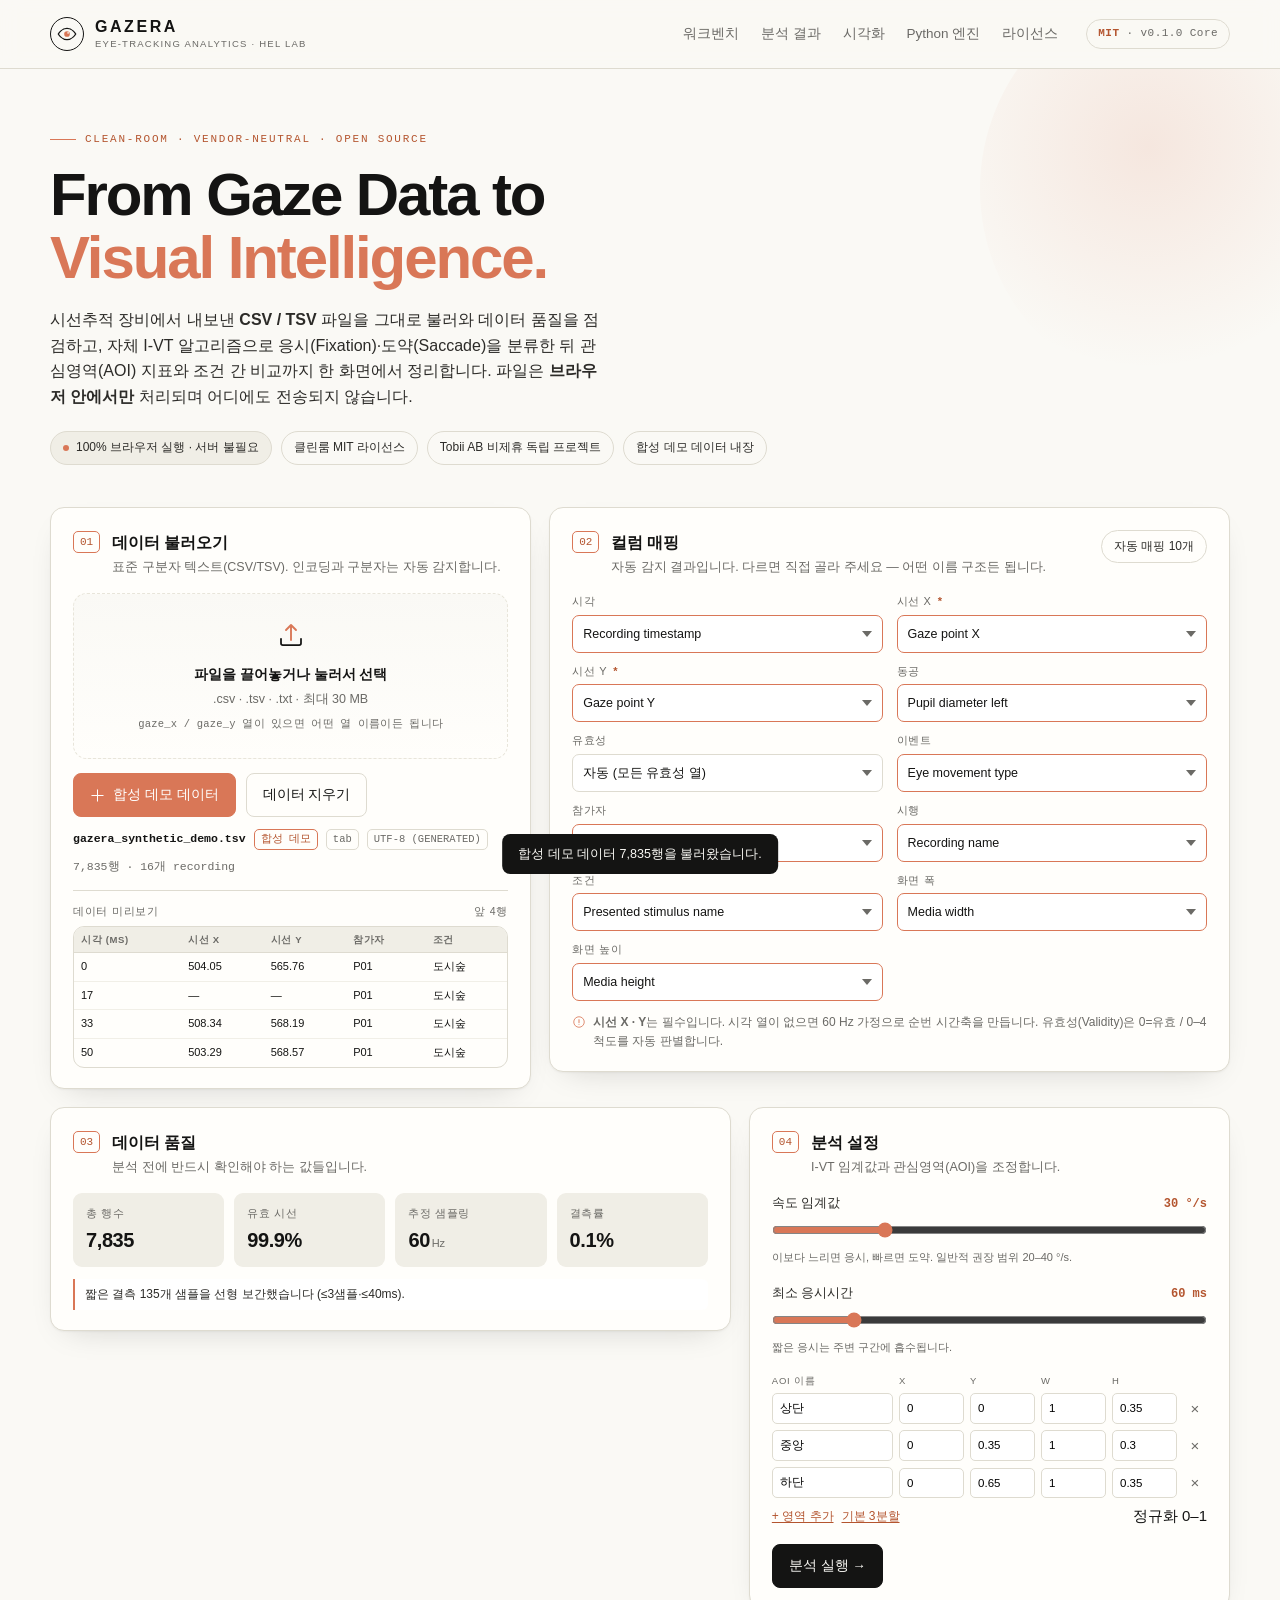
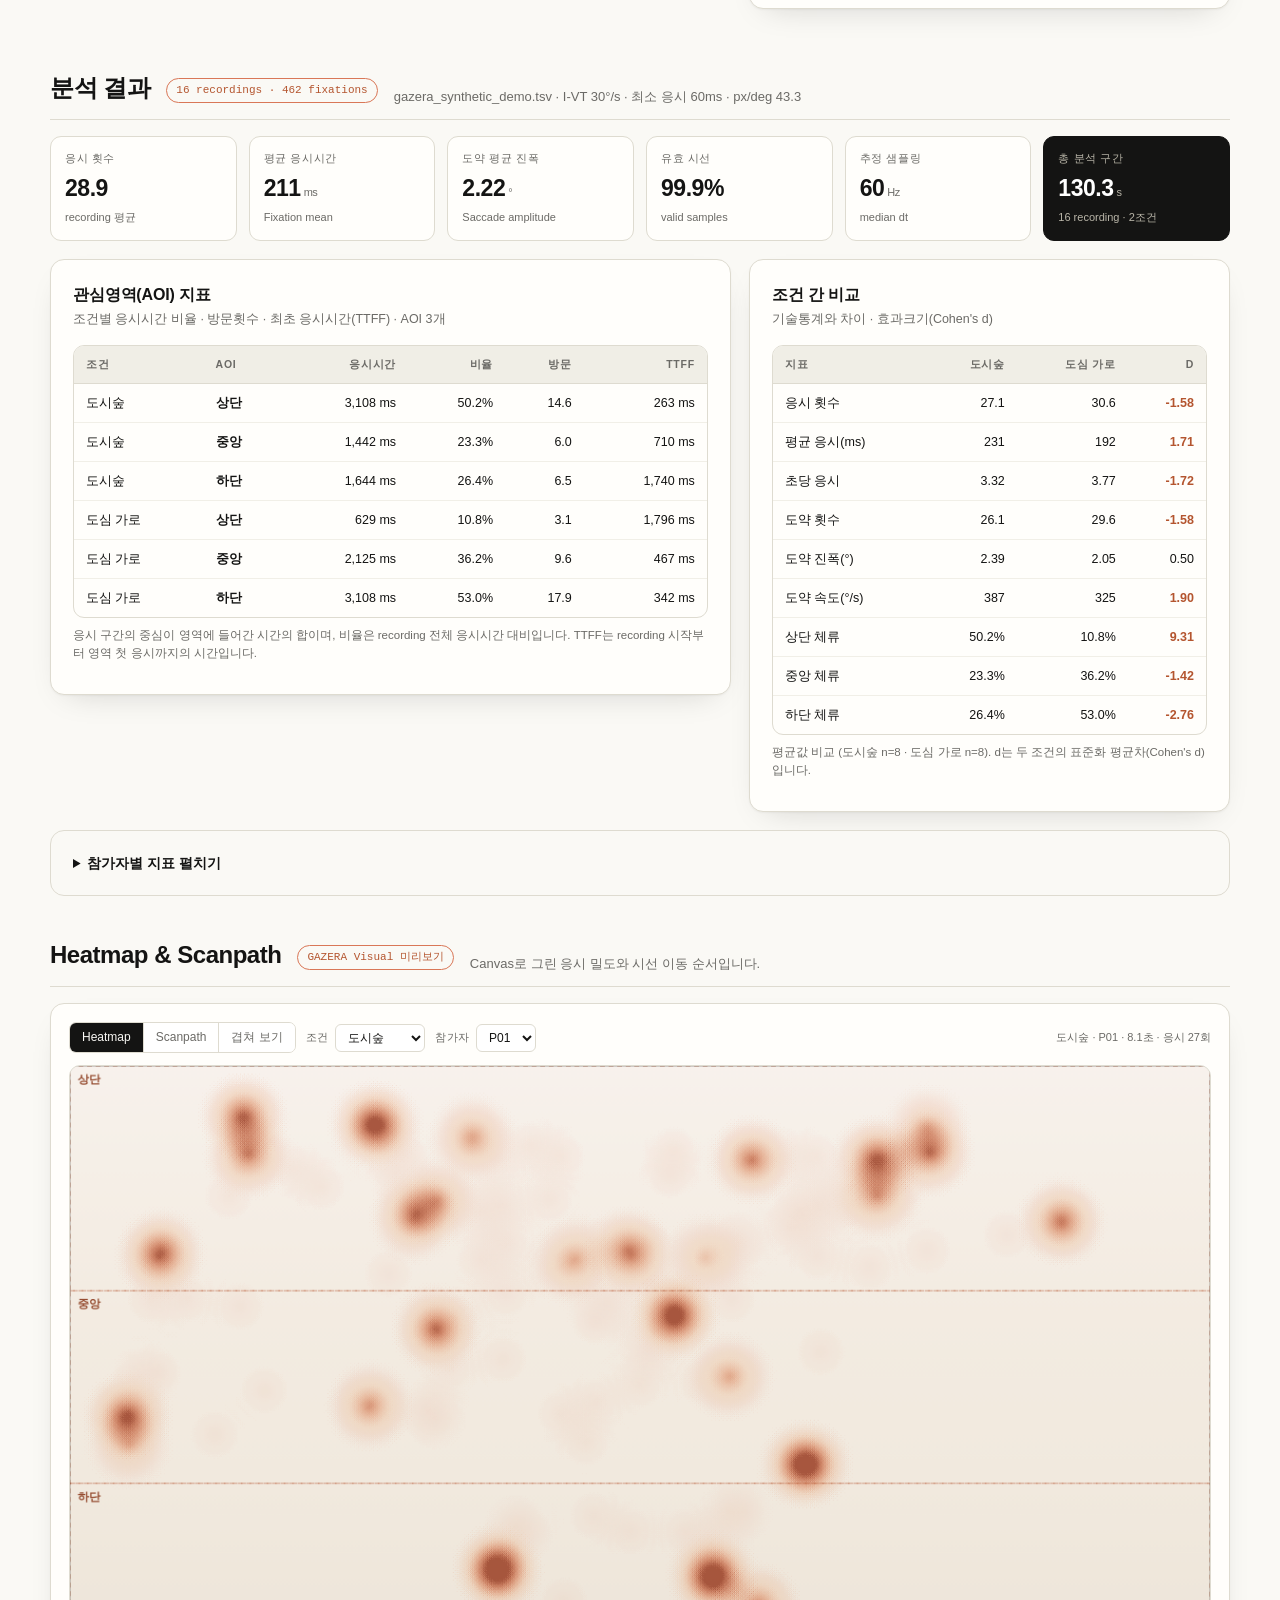
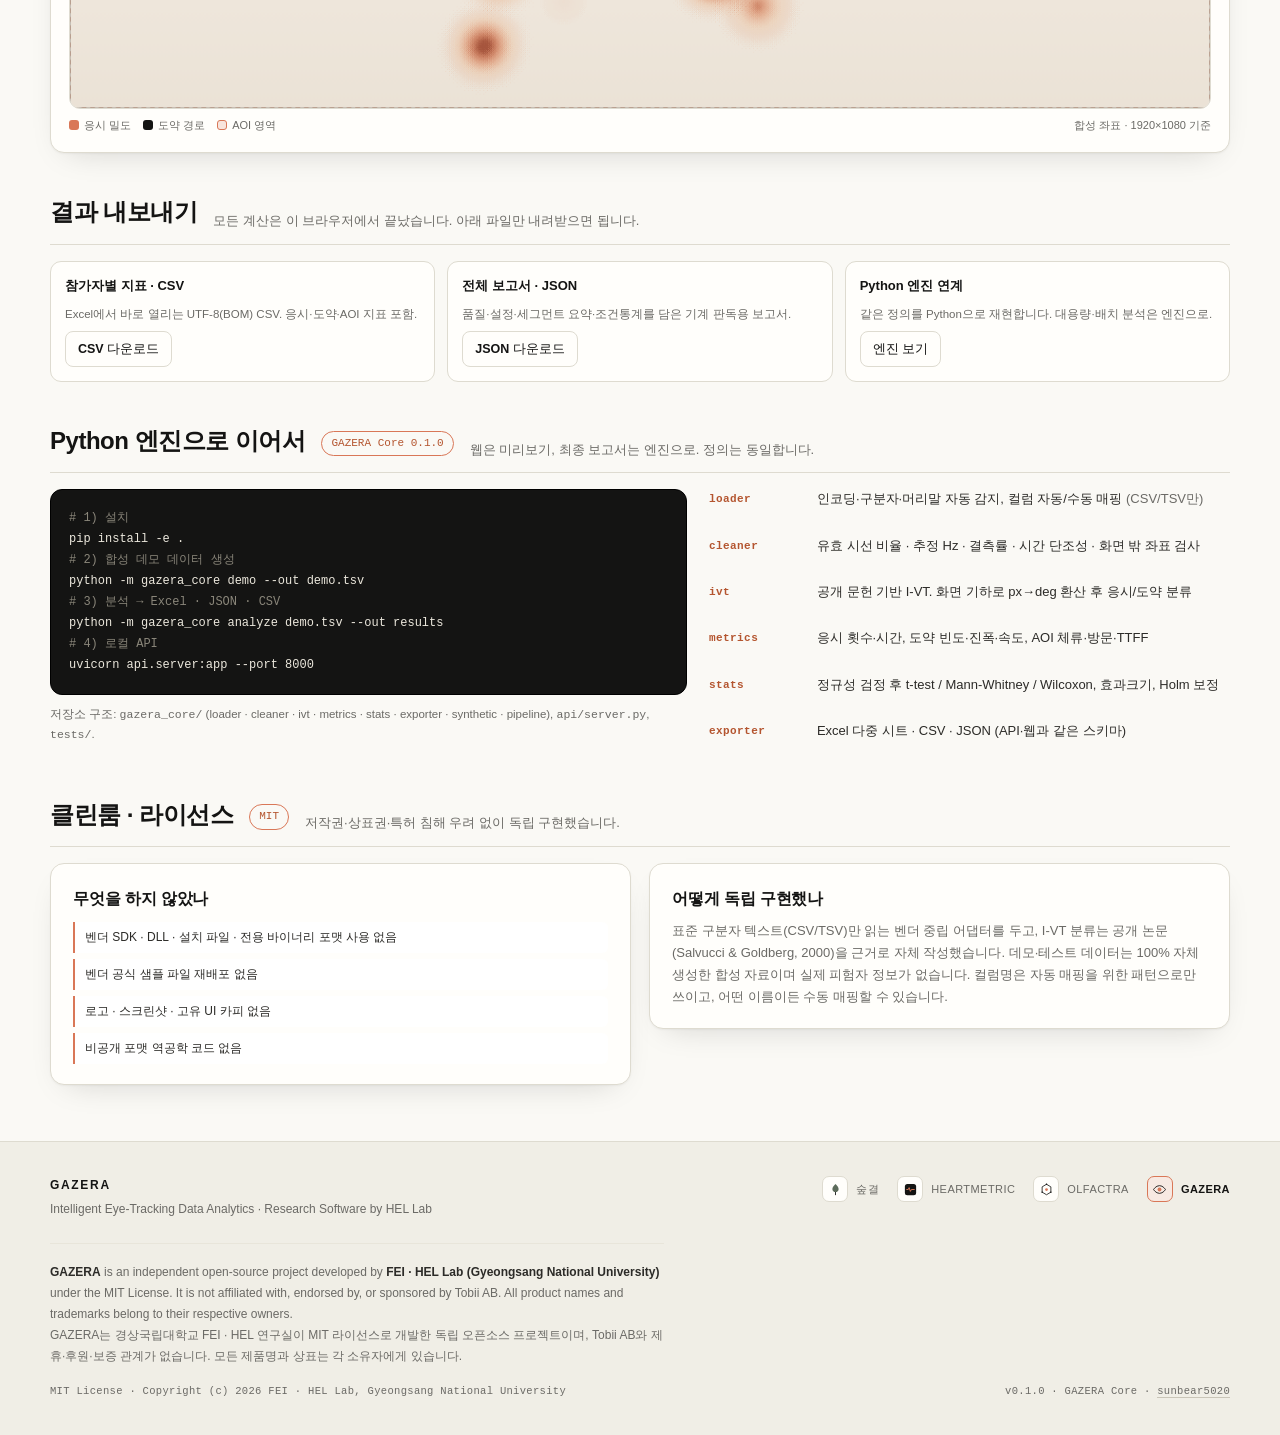
==== commit 6d68b3dc: "chore(gazera): 자산 버전 갱신" ====
--- a/gazera/index.html
+++ b/gazera/index.html
@@ -10,7 +10,7 @@
 <meta property="og:description" content="Clean-room, vendor-neutral eye-tracking analytics. 100% in-browser, MIT licensed, FEI · HEL Lab.">
 <meta property="og:type" content="website">
 <meta property="og:url" content="https://sunbear5020.github.io/gazera/">
-<link rel="stylesheet" href="styles.css?v=6">
+<link rel="stylesheet" href="styles.css?v=8">
 <link rel="icon" href="data:image/svg+xml,%3Csvg xmlns='http://www.w3.org/2000/svg' viewBox='0 0 32 32'%3E%3Crect width='32' height='32' rx='8' fill='%23141413'/%3E%3Ccircle cx='16' cy='16' r='9' fill='none' stroke='%23FAF9F5' stroke-width='1.6'/%3E%3Ccircle cx='16' cy='16' r='4' fill='%23D97757'/%3E%3C/svg%3E">
 </head>
 <body>
@@ -438,6 +438,6 @@
 
 <div class="toast" id="toast" role="status" aria-live="polite"></div>
 
-<script src="app.js?v=6"></script>
+<script src="app.js?v=8"></script>
 </body>
 </html>
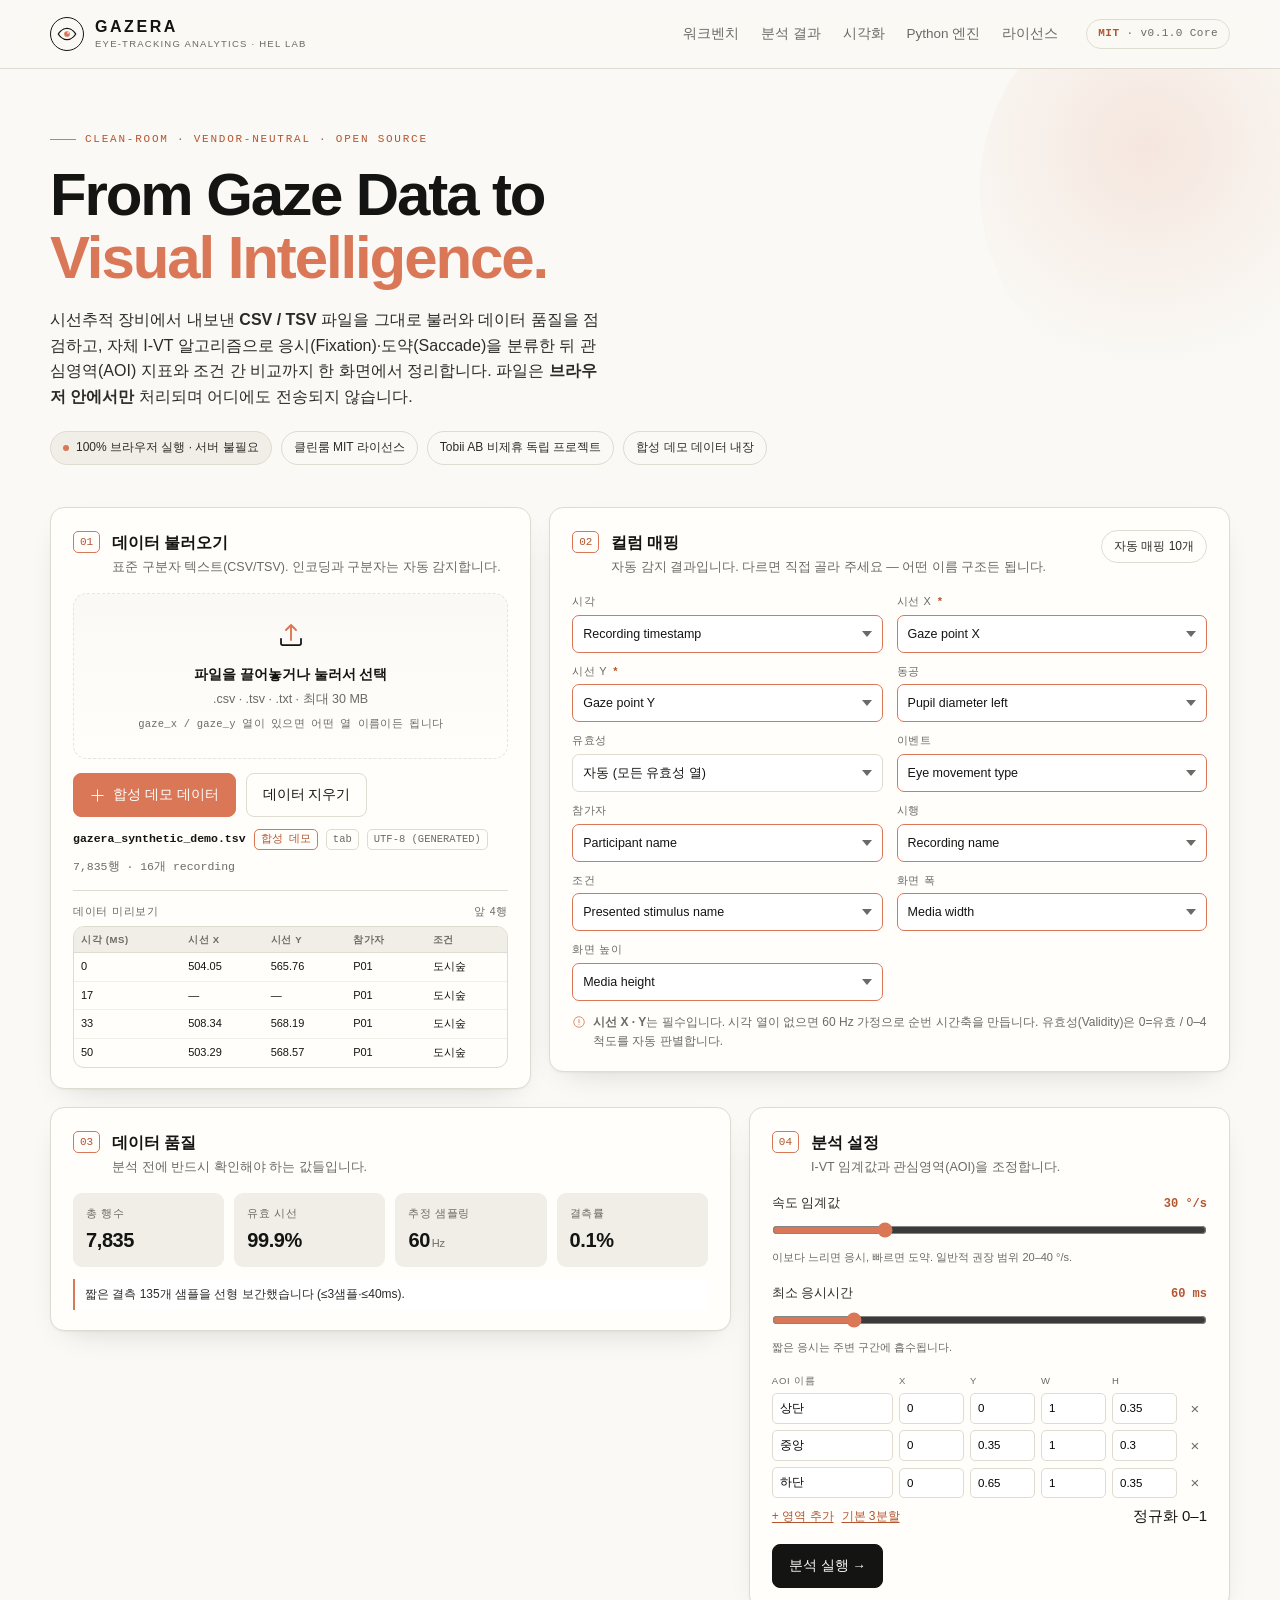
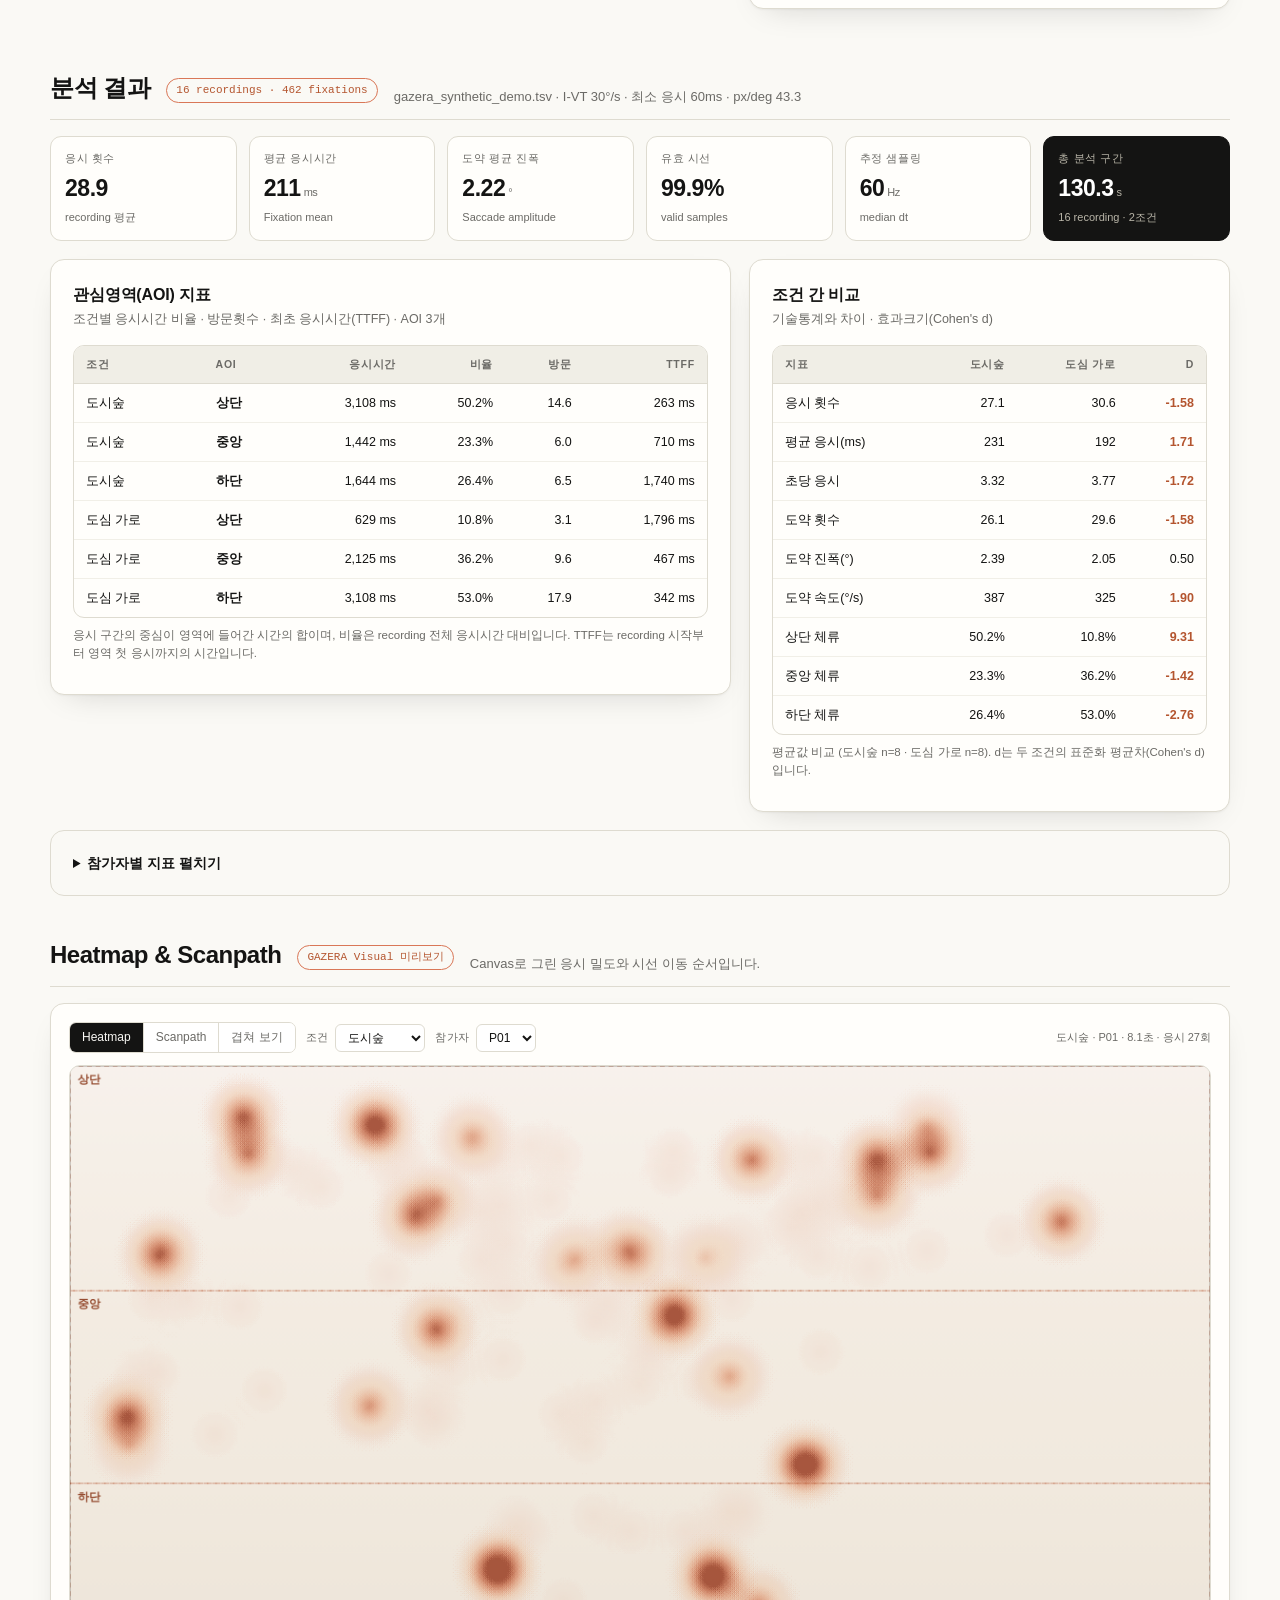
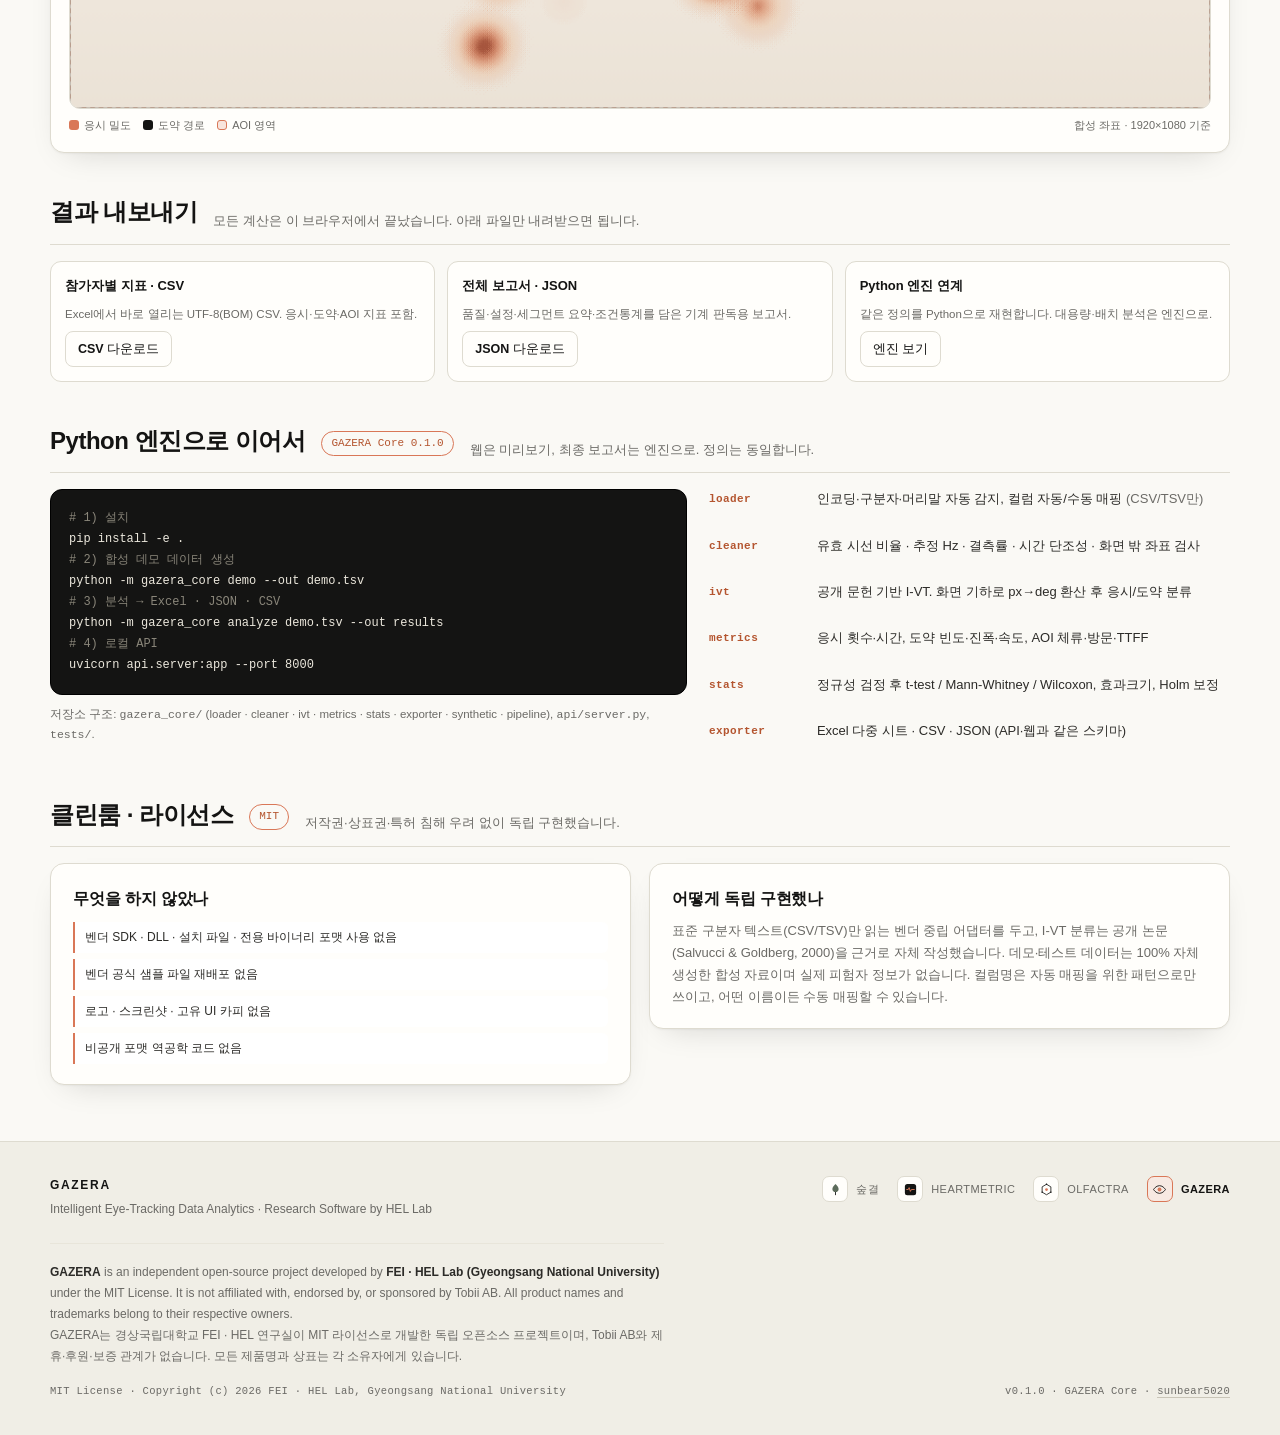
==== commit 1b604be4: "feat(gazera): time_ms 형식 시각 열 인식" ====
--- a/gazera/index.html
+++ b/gazera/index.html
@@ -10,7 +10,7 @@
 <meta property="og:description" content="Clean-room, vendor-neutral eye-tracking analytics. 100% in-browser, MIT licensed, FEI · HEL Lab.">
 <meta property="og:type" content="website">
 <meta property="og:url" content="https://sunbear5020.github.io/gazera/">
-<link rel="stylesheet" href="styles.css?v=8">
+<link rel="stylesheet" href="styles.css?v=9">
 <link rel="icon" href="data:image/svg+xml,%3Csvg xmlns='http://www.w3.org/2000/svg' viewBox='0 0 32 32'%3E%3Crect width='32' height='32' rx='8' fill='%23141413'/%3E%3Ccircle cx='16' cy='16' r='9' fill='none' stroke='%23FAF9F5' stroke-width='1.6'/%3E%3Ccircle cx='16' cy='16' r='4' fill='%23D97757'/%3E%3C/svg%3E">
 </head>
 <body>
@@ -438,6 +438,6 @@
 
 <div class="toast" id="toast" role="status" aria-live="polite"></div>
 
-<script src="app.js?v=8"></script>
+<script src="app.js?v=9"></script>
 </body>
 </html>
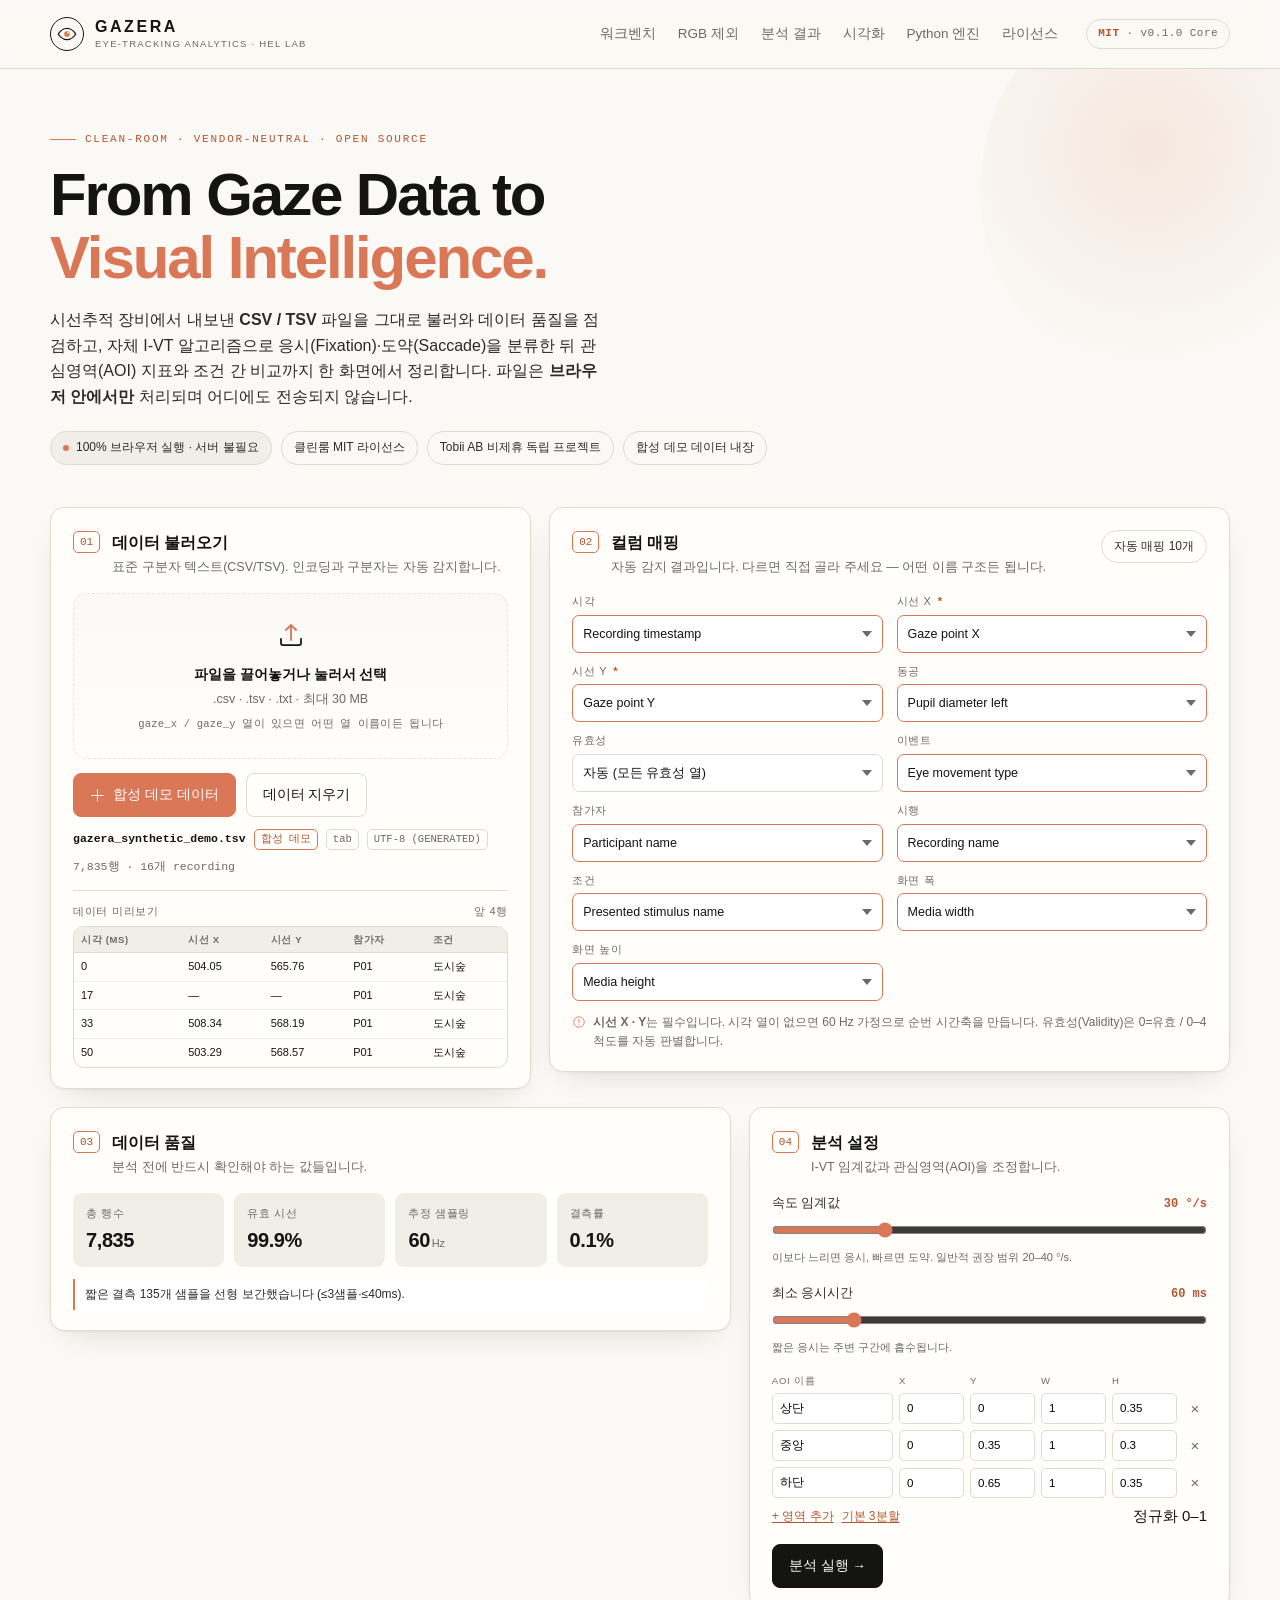
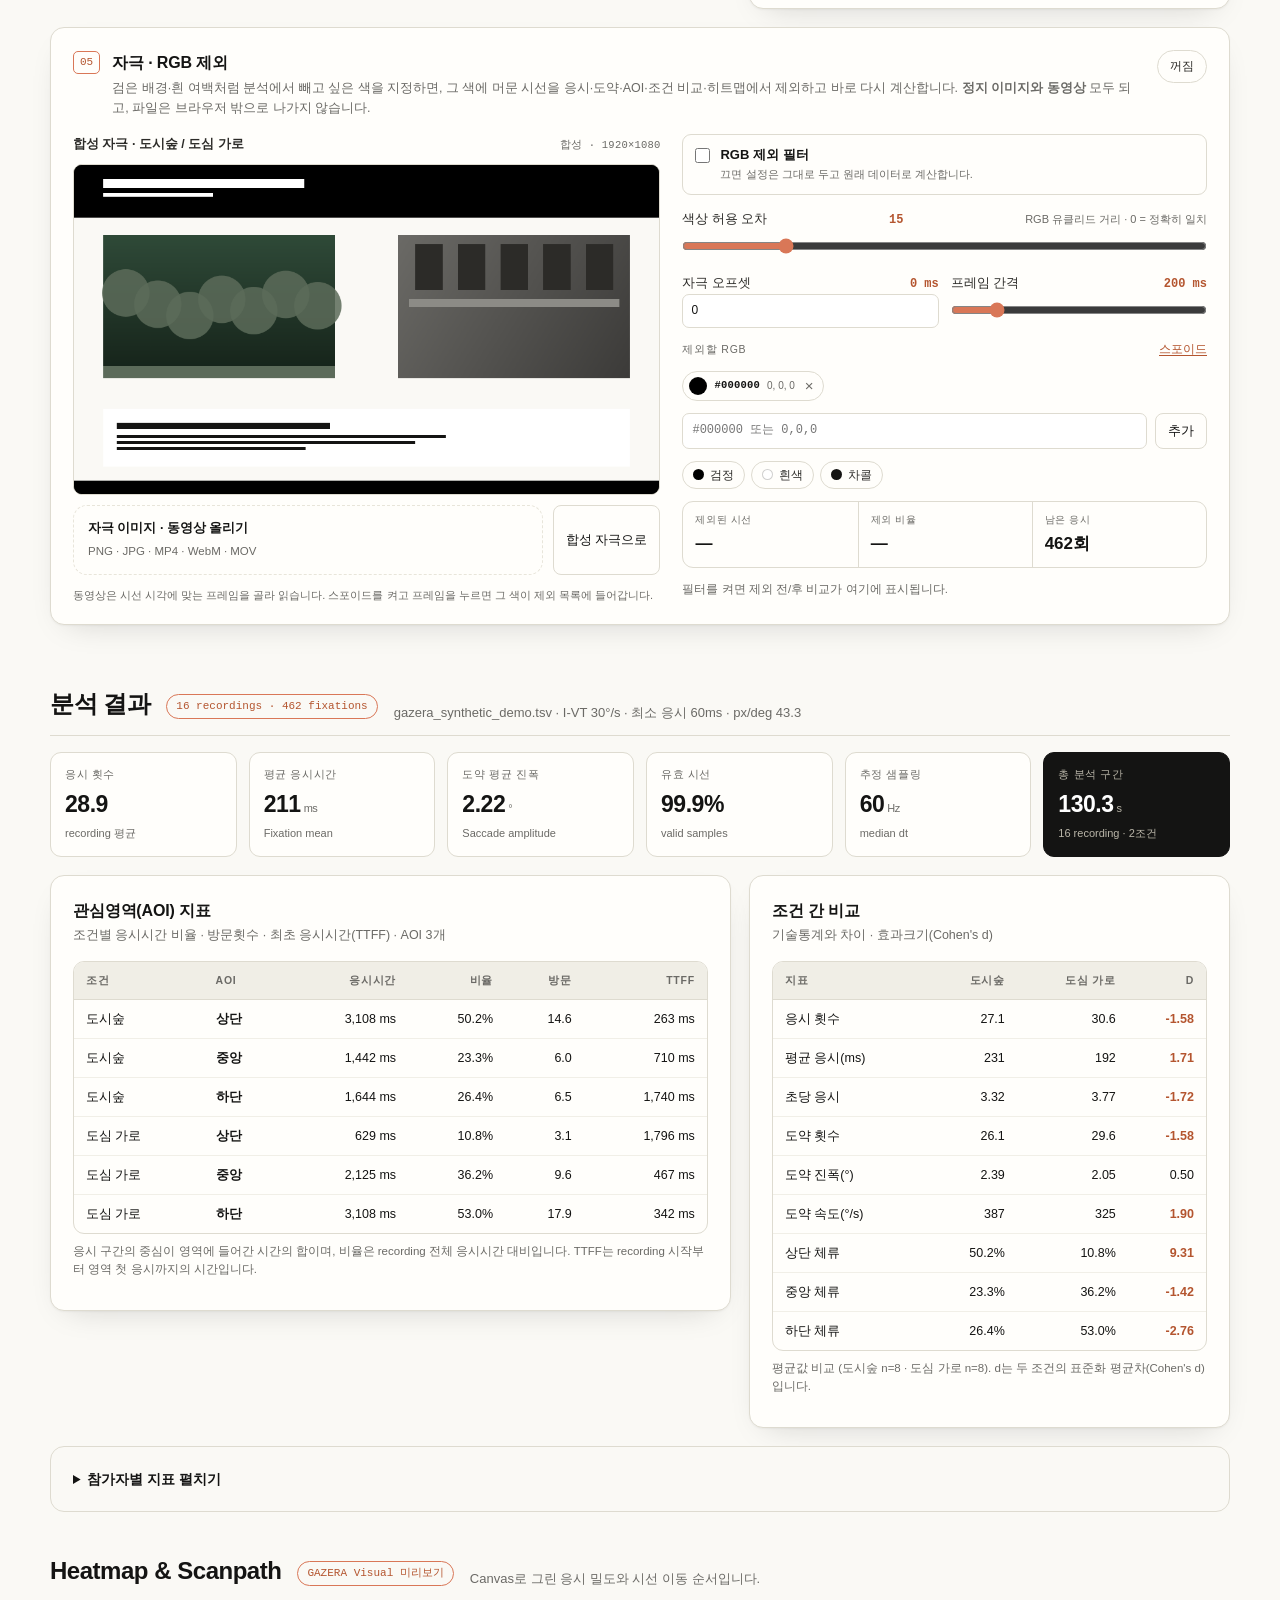
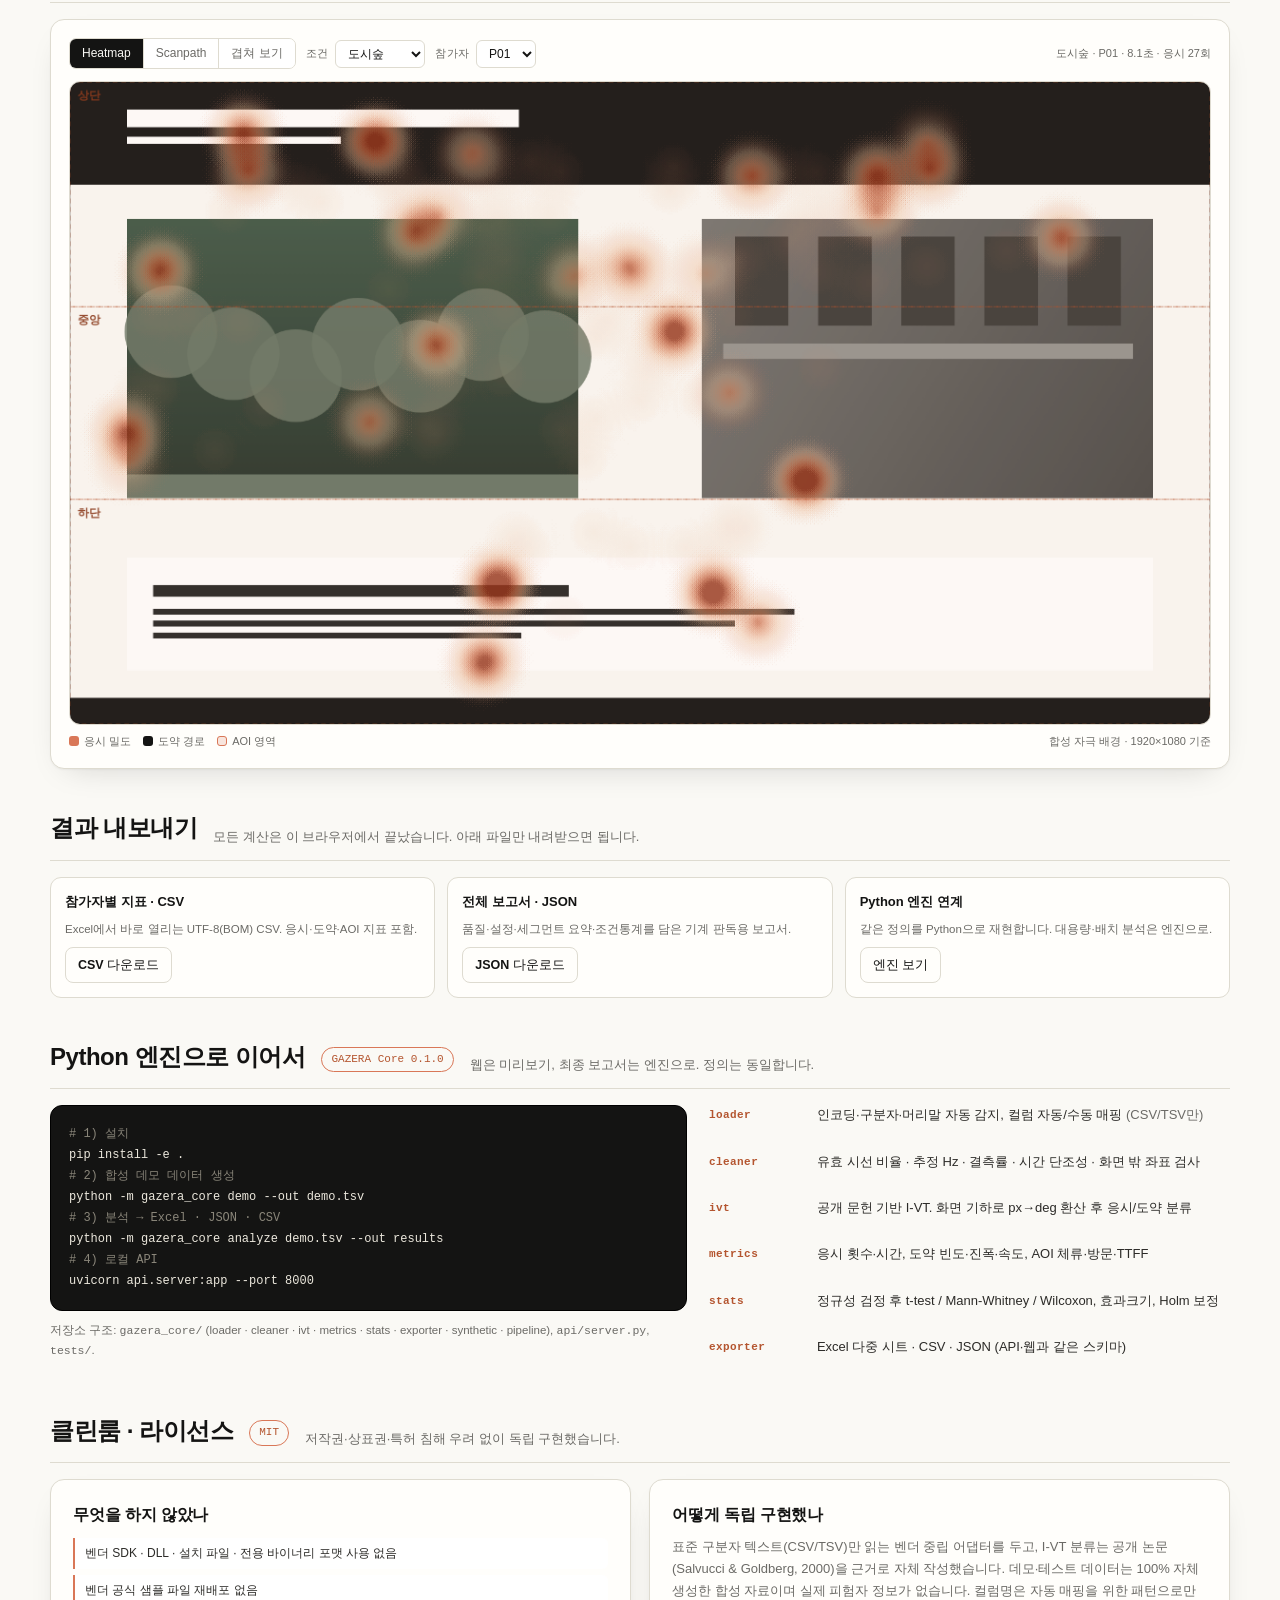
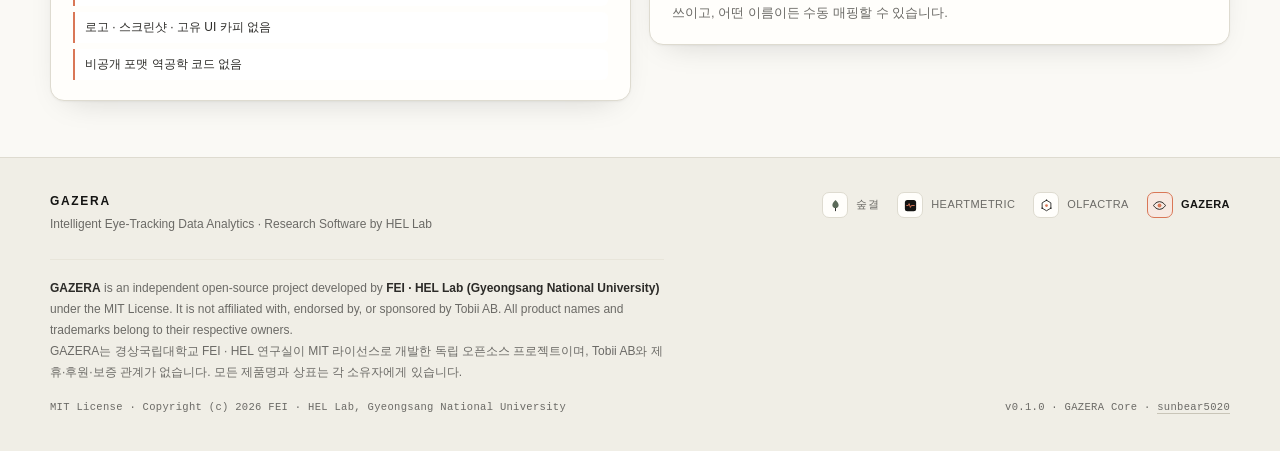
==== commit 2ecc03d1: "feat(gazera): 자극 이미지·동영상 RGB 제외 필터 웹 워크벤치 반영 - 자극 업로더(정지 이미지·동영상), 합성 자극 기본 제공 - 동영상 타임라인 재생/스크러버 + " ====
--- a/gazera/index.html
+++ b/gazera/index.html
@@ -10,7 +10,7 @@
 <meta property="og:description" content="Clean-room, vendor-neutral eye-tracking analytics. 100% in-browser, MIT licensed, FEI · HEL Lab.">
 <meta property="og:type" content="website">
 <meta property="og:url" content="https://sunbear5020.github.io/gazera/">
-<link rel="stylesheet" href="styles.css?v=9">
+<link rel="stylesheet" href="styles.css?v=10">
 <link rel="icon" href="data:image/svg+xml,%3Csvg xmlns='http://www.w3.org/2000/svg' viewBox='0 0 32 32'%3E%3Crect width='32' height='32' rx='8' fill='%23141413'/%3E%3Ccircle cx='16' cy='16' r='9' fill='none' stroke='%23FAF9F5' stroke-width='1.6'/%3E%3Ccircle cx='16' cy='16' r='4' fill='%23D97757'/%3E%3C/svg%3E">
 </head>
 <body>
@@ -32,6 +32,7 @@
     </a>
     <nav class="nav" aria-label="주요 섹션">
       <a href="#workbench">워크벤치</a>
+      <a href="#rgb">RGB 제외</a>
       <a href="#results">분석 결과</a>
       <a href="#visual">시각화</a>
       <a href="#python">Python 엔진</a>
@@ -182,6 +183,101 @@
           <button class="btn" id="runBtn" type="button" disabled>분석 실행 →</button>
         </div>
       </article>
+
+      <!-- 05 stimulus · RGB exclusion ------------------------------------ -->
+      <article class="card span-12" id="rgb">
+        <div class="card-head">
+          <span class="card-num">05</span>
+          <div>
+            <h2 class="card-title">자극 · RGB 제외</h2>
+            <p class="card-desc">
+              검은 배경·흰 여백처럼 분석에서 빼고 싶은 색을 지정하면, 그 색에 머문 시선을
+              응시·도약·AOI·조건 비교·히트맵에서 제외하고 바로 다시 계산합니다.
+              <b>정지 이미지와 동영상</b> 모두 되고, 파일은 브라우저 밖으로 나가지 않습니다.
+            </p>
+          </div>
+          <span class="badge plain spacer" id="rgbBadge">꺼짐</span>
+        </div>
+
+        <div class="rgb-grid">
+          <div class="rgb-view">
+            <div class="stim-head">
+              <span class="stim-name" id="stimName">합성 자극 · 도시숲 / 도심 가로</span>
+              <span class="stim-meta" id="stimMeta">1920×1080</span>
+            </div>
+            <div class="stim-shell">
+              <canvas id="stimCanvas" width="960" height="540"
+                      aria-label="자극 미리보기 — 스포이드를 켜고 누르면 그 픽셀의 색을 뽑습니다"></canvas>
+            </div>
+            <div class="video-bar hidden" id="videoBar">
+              <button class="play-btn" id="videoPlay" type="button" aria-label="동영상 재생">▶</button>
+              <input type="range" id="videoSeek" min="0" max="1000" value="0" step="1" aria-label="동영상 재생 위치">
+              <span class="video-time" id="videoTime">0.00 / 0.00 s</span>
+            </div>
+            <div class="stim-actions">
+              <div class="dropzone stim-drop" id="stimDropzone" tabindex="0" role="button"
+                   aria-label="자극 이미지 또는 동영상 파일 선택">
+                <strong>자극 이미지 · 동영상 올리기</strong>
+                <span>PNG · JPG · MP4 · WebM · MOV</span>
+              </div>
+              <button class="btn secondary small" id="stimReset" type="button">합성 자극으로</button>
+            </div>
+            <input type="file" id="stimInput"
+                   accept="image/*,video/mp4,video/webm,video/quicktime,video/x-m4v,.mp4,.webm,.mov,.m4v,.png,.jpg,.jpeg"
+                   class="sr-only">
+            <div class="rgb-progress hidden" id="rgbProgress">
+              <div class="bar"><i id="rgbProgressBar"></i></div>
+              <span id="rgbProgressText">프레임 추출 0%</span>
+            </div>
+            <p class="stim-note" id="stimNote">동영상은 시선 시각에 맞는 프레임을 골라 읽습니다. 스포이드를 켜고 프레임을 누르면 그 색이 제외 목록에 들어갑니다.</p>
+          </div>
+
+          <div class="rgb-panel">
+            <label class="switch">
+              <input type="checkbox" id="rgbEnabled">
+              <span><b>RGB 제외 필터</b><small>끄면 설정은 그대로 두고 원래 데이터로 계산합니다.</small></span>
+            </label>
+
+            <div class="control">
+              <label for="rgbTol">색상 허용 오차 <b><span id="rgbTolVal">15</span></b> <span class="sub">RGB 유클리드 거리 · 0 = 정확히 일치</span></label>
+              <input type="range" id="rgbTol" min="0" max="80" step="1" value="15">
+            </div>
+
+            <div class="rgb-inline">
+              <div class="control">
+                <label for="rgbOffset">자극 오프셋 <b><span id="rgbOffsetVal">0</span> ms</b></label>
+                <input type="number" id="rgbOffset" value="0" step="10" min="-600000" max="600000">
+              </div>
+              <div class="control">
+                <label for="rgbBucket">프레임 간격 <b><span id="rgbBucketVal">200</span> ms</b></label>
+                <input type="range" id="rgbBucket" min="50" max="1000" step="50" value="200">
+              </div>
+            </div>
+
+            <div class="chips-head">
+              <span>제외할 RGB</span>
+              <button class="link-btn" id="rgbEyedropper" type="button" aria-pressed="false">스포이드</button>
+            </div>
+            <div class="chips" id="rgbChips"></div>
+            <div class="rgb-add">
+              <input type="text" id="rgbInput" placeholder="#000000 또는 0,0,0" aria-label="제외할 RGB 값">
+              <button class="btn secondary small" id="rgbAdd" type="button">추가</button>
+            </div>
+            <div class="rgb-quick">
+              <button class="chip-btn" type="button" data-color="#000000"><i style="background:#000000"></i>검정</button>
+              <button class="chip-btn" type="button" data-color="#FFFFFF"><i style="background:#FFFFFF"></i>흰색</button>
+              <button class="chip-btn" type="button" data-color="#141413"><i style="background:#141413"></i>차콜</button>
+            </div>
+
+            <div class="rgb-summary">
+              <div><div class="k">제외된 시선</div><div class="v" id="rgbExcludedSamples">—</div></div>
+              <div><div class="k">제외 비율</div><div class="v" id="rgbExcludedRatio">—</div></div>
+              <div><div class="k">남은 응시</div><div class="v" id="rgbFixations">—</div></div>
+            </div>
+            <div class="rgb-compare" id="rgbCompare"></div>
+          </div>
+        </div>
+      </article>
     </div>
   </section>
 
@@ -295,6 +391,7 @@
           <span><i style="background:#D97757"></i>응시 밀도</span>
           <span><i style="background:#141413"></i>도약 경로</span>
           <span><i style="background:rgba(217,119,87,.18);border:1px solid #D97757"></i>AOI 영역</span>
+          <span id="legendExcluded" class="hidden"><i class="cross"></i>제외된 시선</span>
         </div>
         <span id="canvasScreen">합성 좌표 · 1920×1080 기준</span>
       </div>
@@ -438,6 +535,6 @@
 
 <div class="toast" id="toast" role="status" aria-live="polite"></div>
 
-<script src="app.js?v=9"></script>
+<script src="app.js?v=10"></script>
 </body>
 </html>
--- a/gazera/styles.css
+++ b/gazera/styles.css
@@ -717,3 +717,145 @@
 table.data.mini td { padding: 5px 7px; }
 
 .code-block code { font-family: inherit; white-space: inherit; }
+
+/* ---------- stimulus · RGB exclusion ------------------------------------ */
+
+.rgb-grid {
+  display: grid;
+  grid-template-columns: minmax(0, 1.12fr) minmax(0, 1fr);
+  gap: 22px;
+  margin-top: 16px;
+}
+.rgb-view { display: flex; flex-direction: column; gap: 10px; min-width: 0; }
+.stim-head { display: flex; justify-content: space-between; align-items: baseline; gap: 12px; }
+.stim-name { font-size: 12.5px; font-weight: 600; color: var(--ink-soft); }
+.stim-meta { font-family: var(--mono); font-size: 10.5px; color: var(--muted); letter-spacing: 0.02em; }
+.stim-shell {
+  border: 1px solid var(--line);
+  border-radius: var(--radius-sm);
+  overflow: hidden;
+  background: #141413;
+  box-shadow: inset 0 0 0 1px rgba(20, 20, 19, 0.04);
+}
+.stim-shell canvas { display: block; width: 100%; height: auto; cursor: default; }
+.stim-shell canvas.picking { cursor: crosshair; }
+
+.video-bar {
+  display: flex; align-items: center; gap: 10px;
+  border: 1px solid var(--line); border-radius: 8px; background: #fffefb; padding: 6px 10px;
+}
+.play-btn {
+  width: 26px; height: 26px; border-radius: 50%; border: 1px solid var(--line);
+  background: var(--cream); color: var(--ink); font-size: 10px; line-height: 1;
+  display: grid; place-items: center; cursor: pointer; flex: 0 0 auto;
+}
+.play-btn:hover { border-color: var(--bronze); color: var(--bronze-deep); }
+.video-bar input[type="range"] { flex: 1 1 auto; accent-color: var(--bronze); }
+.video-time { font-family: var(--mono); font-size: 10.5px; color: var(--muted); white-space: nowrap; }
+
+.stim-actions { display: flex; gap: 10px; align-items: stretch; flex-wrap: wrap; }
+.dropzone.stim-drop {
+  flex: 1 1 240px;
+  padding: 12px 14px;
+  border-style: dashed;
+  background: #fffefb;
+  text-align: left;
+  display: block;
+}
+.dropzone.stim-drop strong { font-size: 12.5px; }
+.dropzone.stim-drop span { font-size: 11.5px; }
+.stim-note { margin: 2px 0 0; font-size: 11px; line-height: 1.55; color: var(--muted); }
+
+.rgb-progress { display: flex; align-items: center; gap: 10px; font-size: 11px; color: var(--bronze-deep); font-family: var(--mono); }
+.rgb-progress .bar { flex: 1; height: 5px; border-radius: 3px; background: var(--sand-2); overflow: hidden; }
+.rgb-progress .bar i { display: block; height: 100%; width: 0; background: var(--bronze); transition: width 0.15s ease; }
+
+.rgb-panel { display: flex; flex-direction: column; gap: 12px; min-width: 0; }
+
+.switch {
+  display: flex; gap: 10px; align-items: flex-start;
+  border: 1px solid var(--line); border-radius: var(--radius-sm);
+  background: #fffefb; padding: 10px 12px; cursor: pointer;
+}
+.switch input { margin: 3px 0 0; width: 15px; height: 15px; accent-color: var(--bronze); flex: 0 0 auto; }
+.switch b { font-size: 13px; font-weight: 650; display: block; }
+.switch small { display: block; font-size: 11px; color: var(--muted); font-weight: 400; margin-top: 1px; }
+
+.rgb-inline { display: grid; grid-template-columns: 1fr 1fr; gap: 12px; }
+.rgb-inline .control input[type="number"] {
+  width: 100%; font: inherit; font-size: 12px; padding: 6px 8px;
+  border: 1px solid var(--line); border-radius: 7px; background: #fff; color: var(--ink);
+}
+.rgb-inline .control input[type="number"]:focus-visible { outline: 2px solid var(--bronze); outline-offset: 0; }
+
+.chips-head { display: flex; align-items: center; justify-content: space-between; gap: 10px; }
+.chips-head span { font-size: 10.5px; letter-spacing: 0.07em; text-transform: uppercase; color: var(--muted); }
+#rgbEyedropper[aria-pressed="true"] { color: var(--bronze-deep); border-bottom-color: var(--bronze-deep); }
+
+.chips { display: flex; flex-wrap: wrap; gap: 8px; min-height: 30px; }
+.chips-empty { font-size: 11.5px; color: var(--muted); }
+.chip {
+  display: inline-flex; align-items: center; gap: 7px;
+  border: 1px solid var(--line); border-radius: 999px; background: #fffefb;
+  padding: 4px 6px 4px 6px; font-size: 11px;
+}
+.chip .swatch {
+  width: 18px; height: 18px; border-radius: 50%;
+  border: 1px solid rgba(20, 20, 19, 0.18); flex: 0 0 auto;
+}
+.chip b { font-family: var(--mono); font-size: 10.5px; letter-spacing: 0.02em; }
+.chip small { color: var(--muted); font-size: 10px; }
+.chip-del {
+  border: none; background: transparent; cursor: pointer; color: var(--muted);
+  font-size: 15px; line-height: 1; padding: 0 3px; border-radius: 50%;
+}
+.chip-del:hover { color: var(--bronze-deep); }
+
+.rgb-add { display: flex; gap: 8px; }
+.rgb-add input[type="text"] {
+  flex: 1 1 auto; min-width: 0; font: inherit; font-family: var(--mono); font-size: 12px;
+  padding: 7px 9px; border: 1px solid var(--line); border-radius: 7px; background: #fff; color: var(--ink);
+}
+.rgb-add input[type="text"]:focus-visible { outline: 2px solid var(--bronze); outline-offset: 0; }
+
+.rgb-quick { display: flex; gap: 6px; flex-wrap: wrap; }
+.chip-btn {
+  display: inline-flex; align-items: center; gap: 6px;
+  font: inherit; font-size: 11.5px; padding: 4px 10px;
+  border: 1px solid var(--line); border-radius: 999px; background: #fffefb;
+  color: var(--ink-soft); cursor: pointer;
+}
+.chip-btn:hover { border-color: var(--bronze); }
+.chip-btn i { width: 11px; height: 11px; border-radius: 50%; border: 1px solid rgba(20, 20, 19, 0.2); }
+
+.rgb-summary {
+  display: grid; grid-template-columns: repeat(3, minmax(0, 1fr));
+  border: 1px solid var(--line); border-radius: 11px; overflow: hidden; background: #fffefb;
+}
+.rgb-summary > div { padding: 10px 12px; }
+.rgb-summary > div + div { border-left: 1px solid var(--line); }
+.rgb-summary .k { font-size: 10px; text-transform: uppercase; letter-spacing: 0.06em; color: var(--muted); }
+.rgb-summary .v { font-size: 17px; font-weight: 650; letter-spacing: -0.01em; margin-top: 2px; font-variant-numeric: tabular-nums; }
+.rgb-compare { font-size: 11.5px; }
+.rgb-empty { margin: 0; font-size: 11.5px; color: var(--muted); }
+.rgb-table td.num.down { color: var(--bronze-deep); }
+.rgb-table td.num.up { color: var(--sage); }
+.rgb-table td:first-child { color: var(--ink-soft); }
+
+.legend i.cross {
+  background: none; border: none; position: relative; width: 10px; height: 10px;
+}
+.legend i.cross::before, .legend i.cross::after {
+  content: ""; position: absolute; left: 0; top: 4px; width: 10px; height: 1px; background: rgba(20, 20, 19, 0.55);
+}
+.legend i.cross::before { transform: rotate(45deg); }
+.legend i.cross::after { transform: rotate(-45deg); }
+
+@media (max-width: 980px) {
+  .rgb-grid { grid-template-columns: minmax(0, 1fr); }
+}
+@media (max-width: 620px) {
+  .rgb-inline { grid-template-columns: 1fr; }
+  .rgb-summary { grid-template-columns: 1fr; }
+  .rgb-summary > div + div { border-left: none; border-top: 1px solid var(--line); }
+}
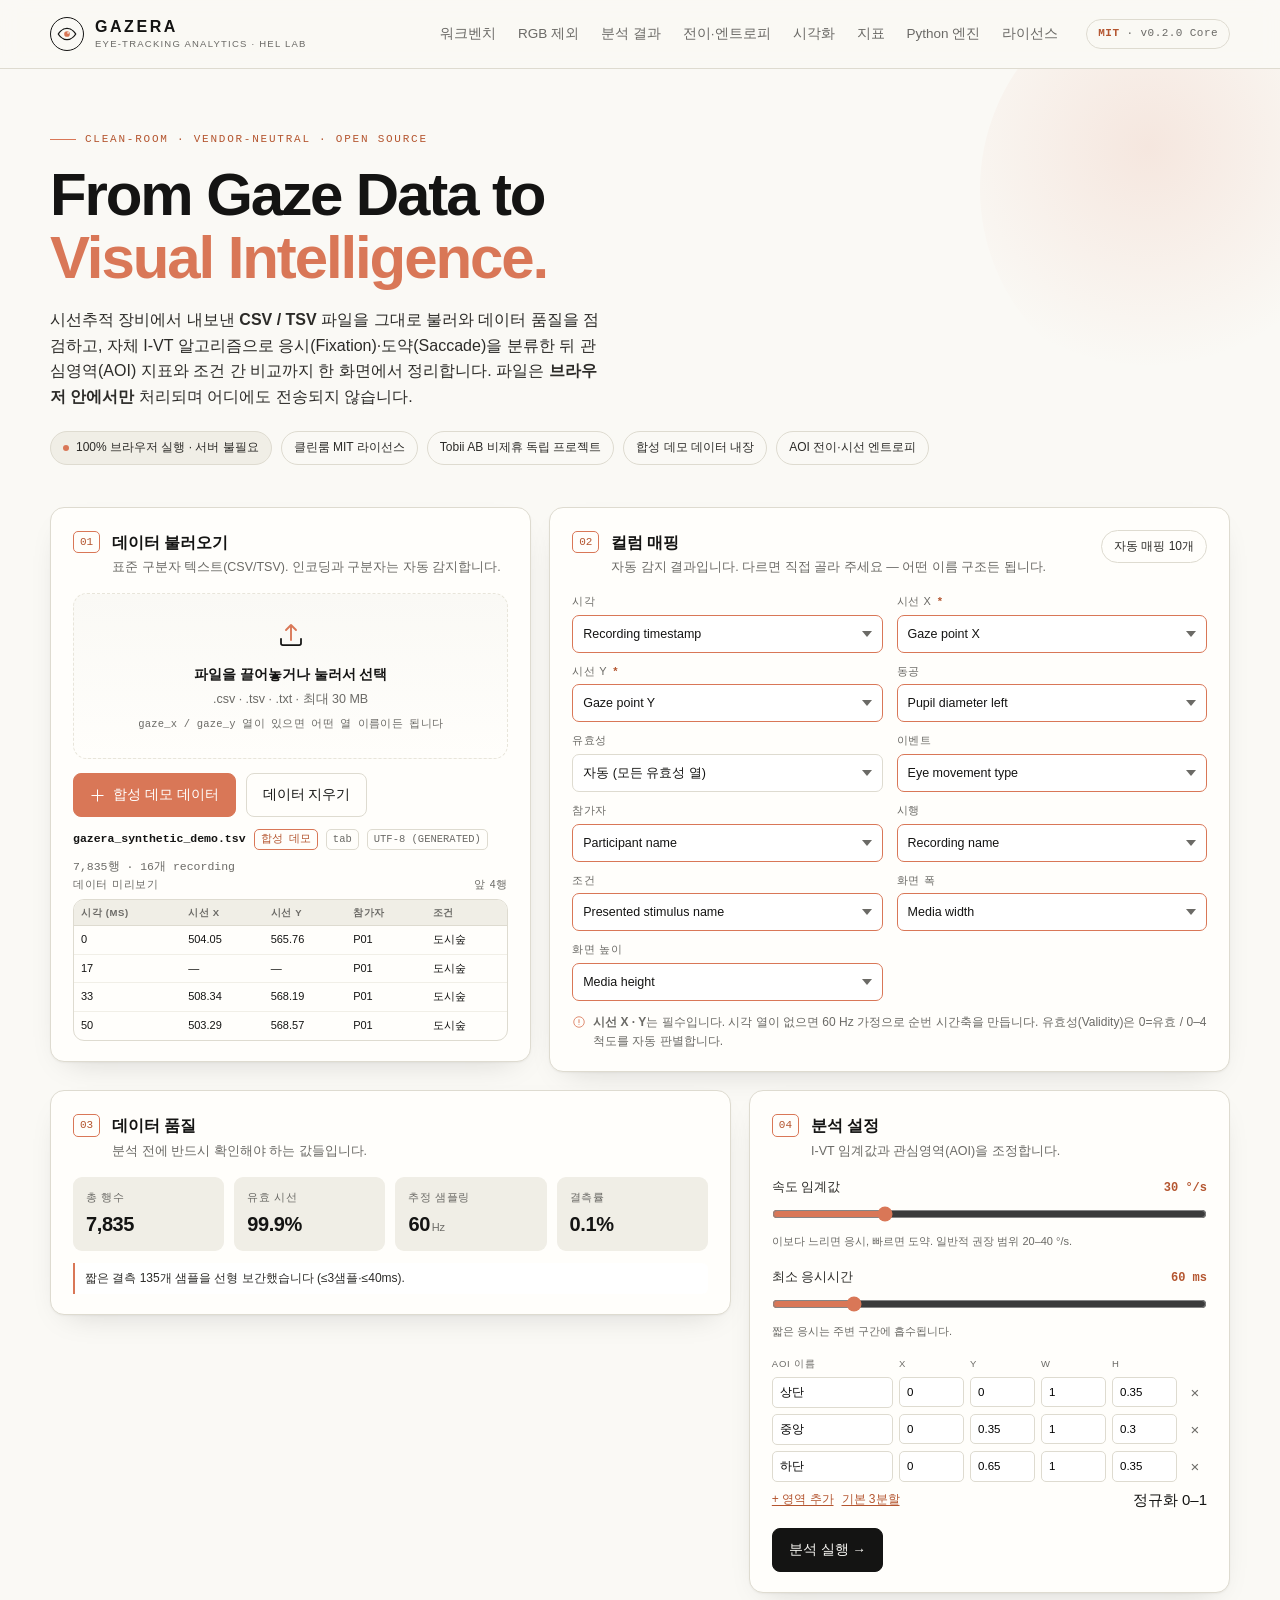
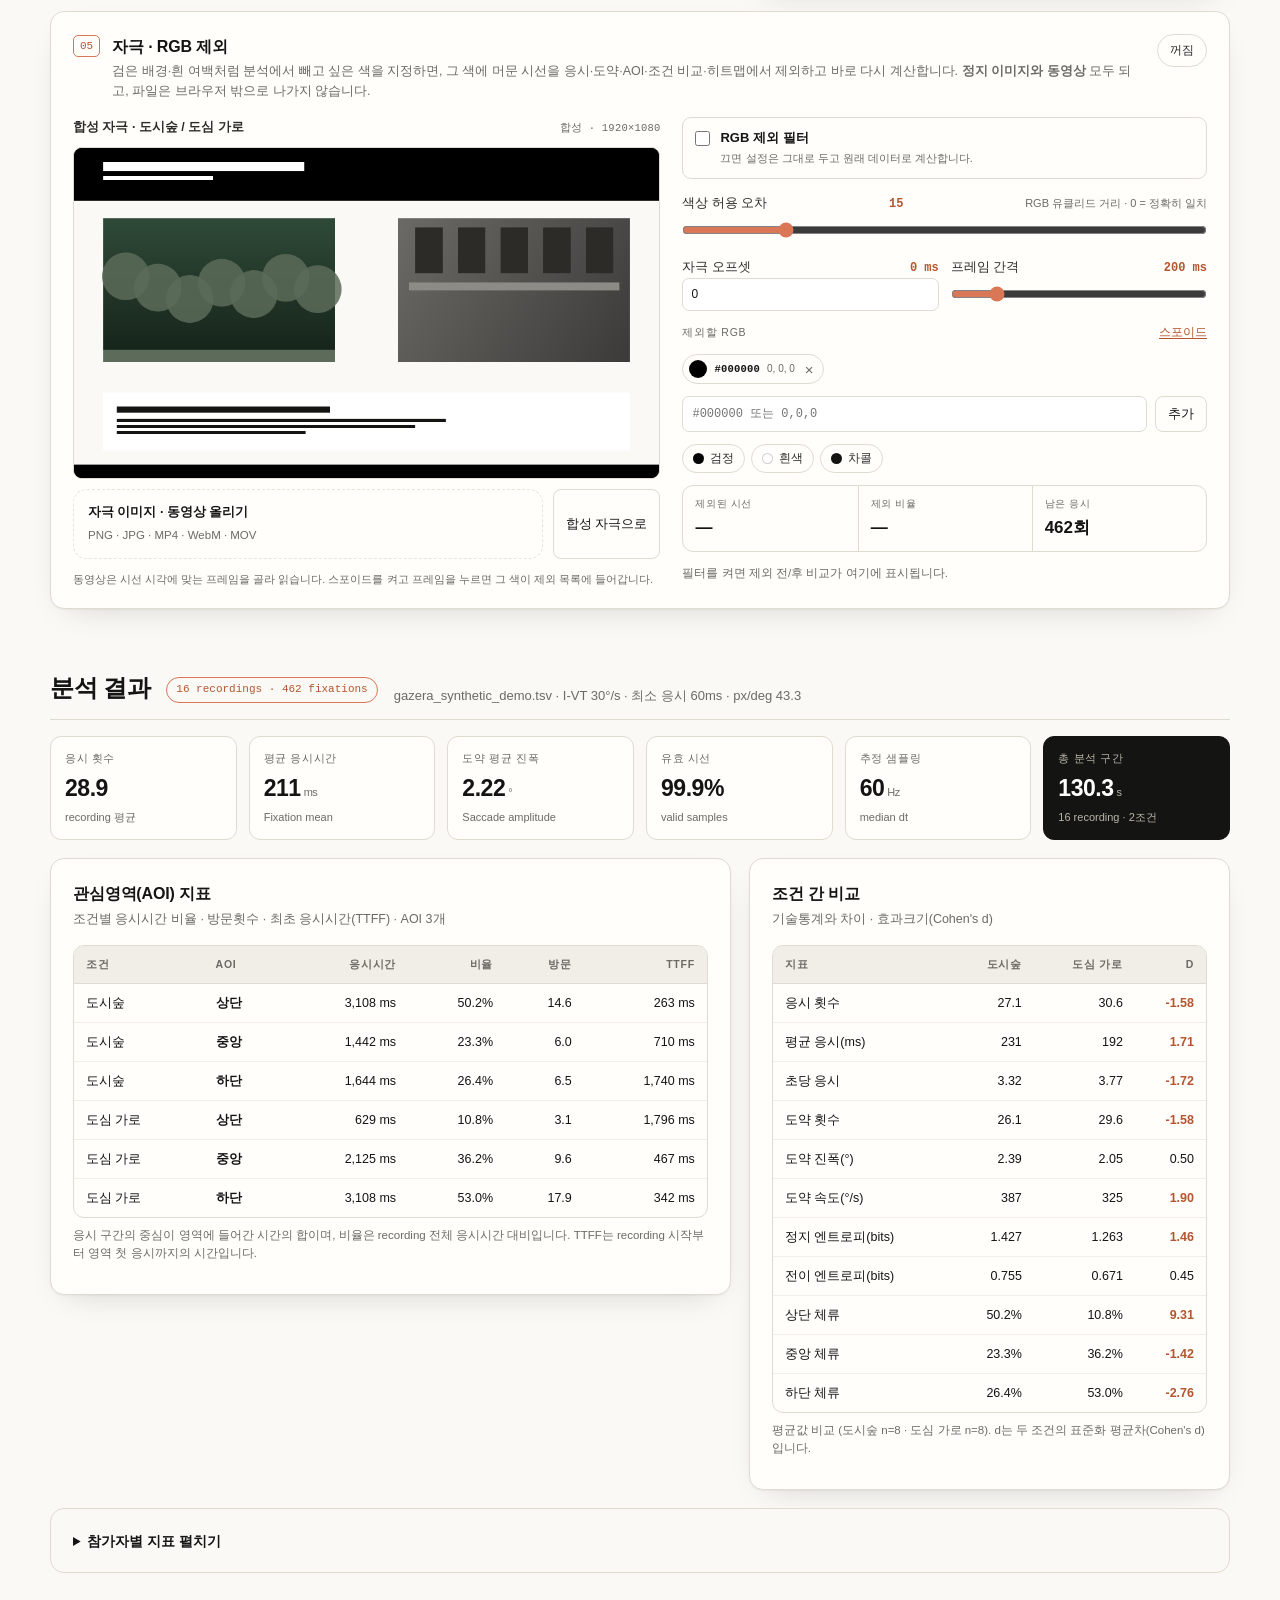
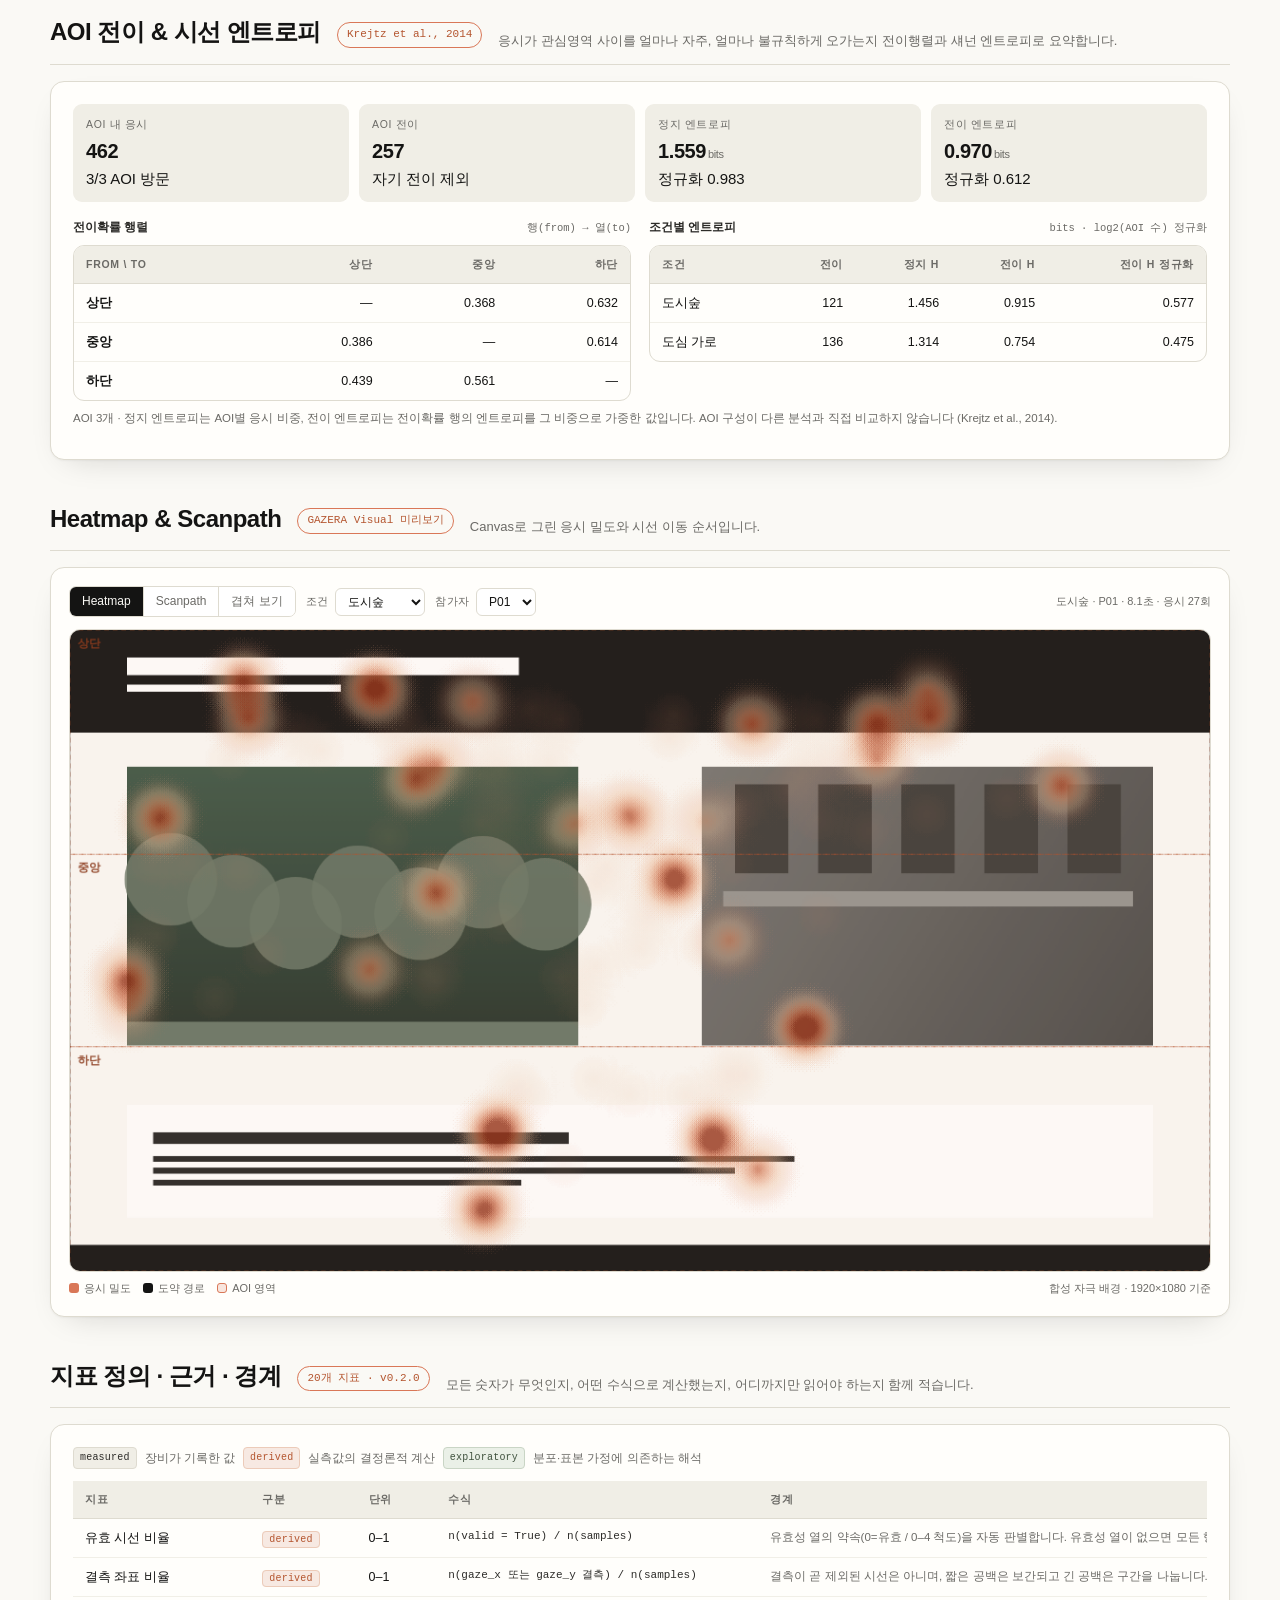
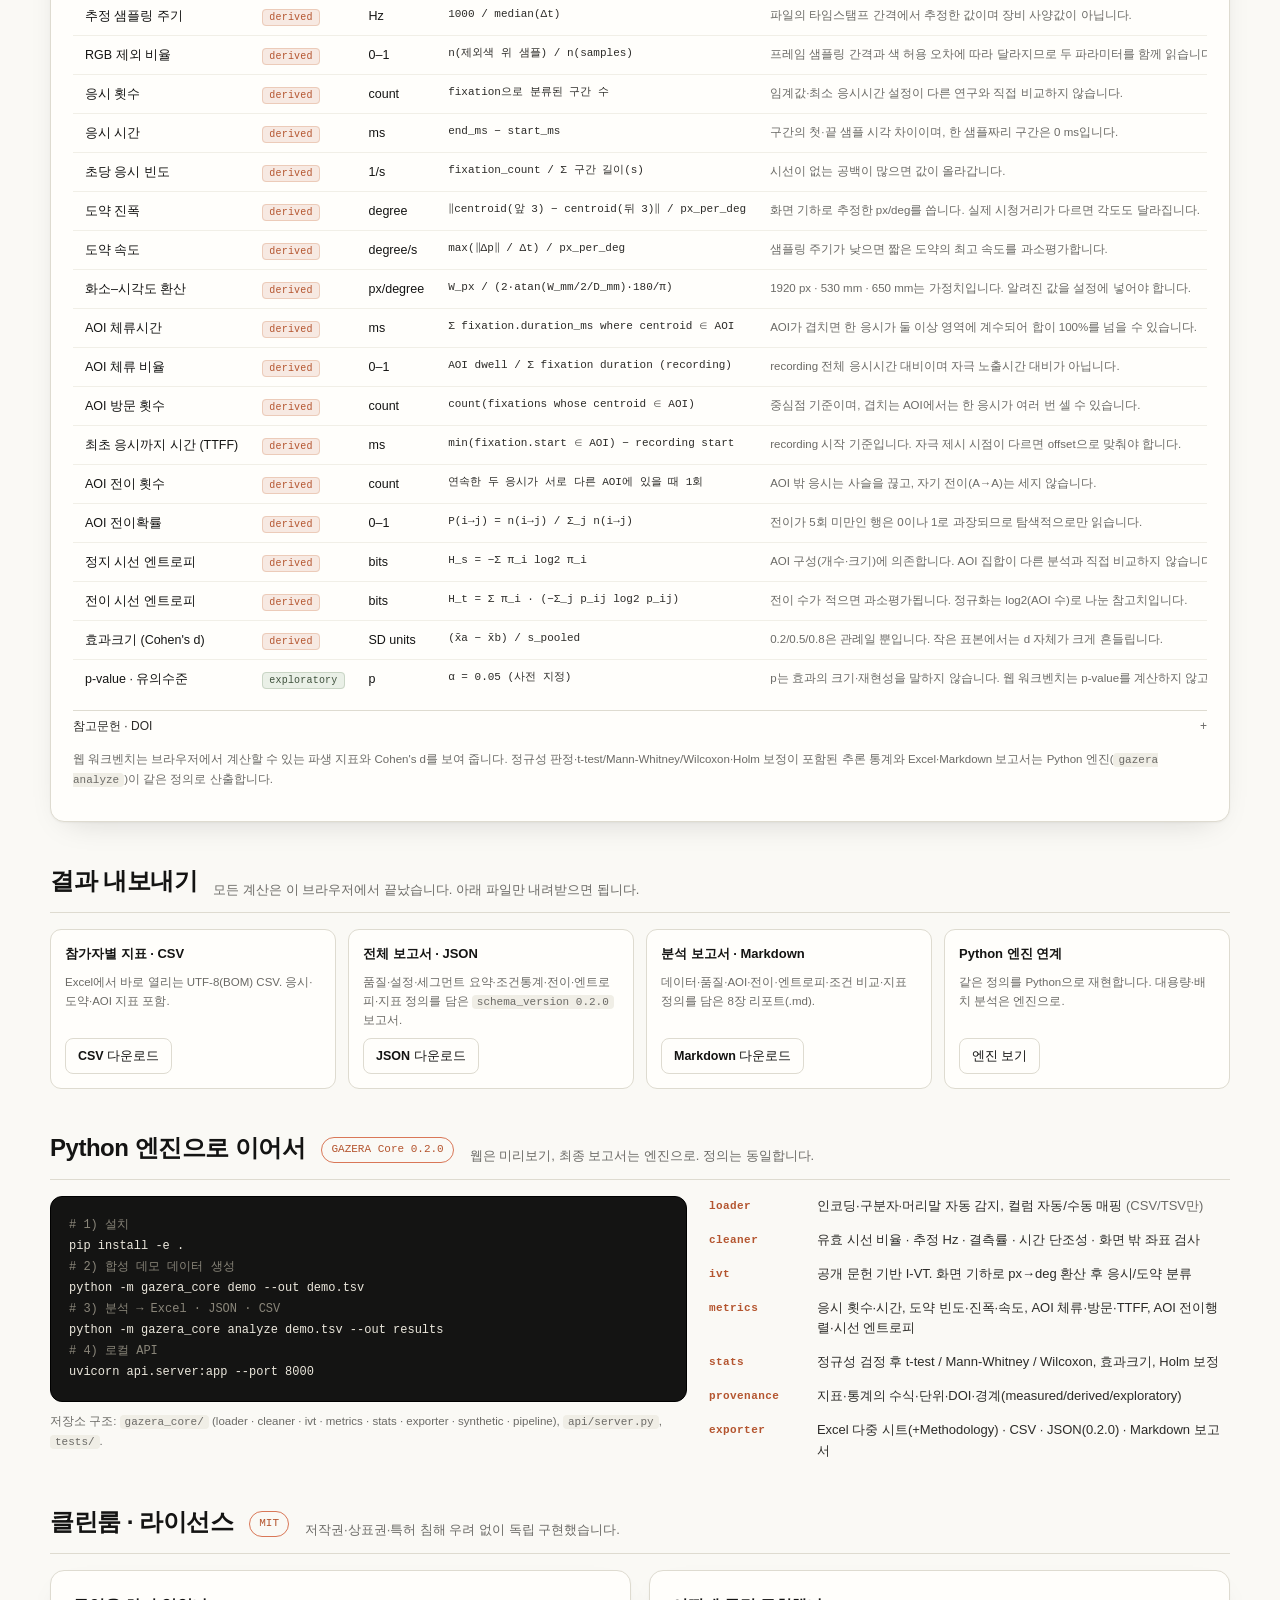
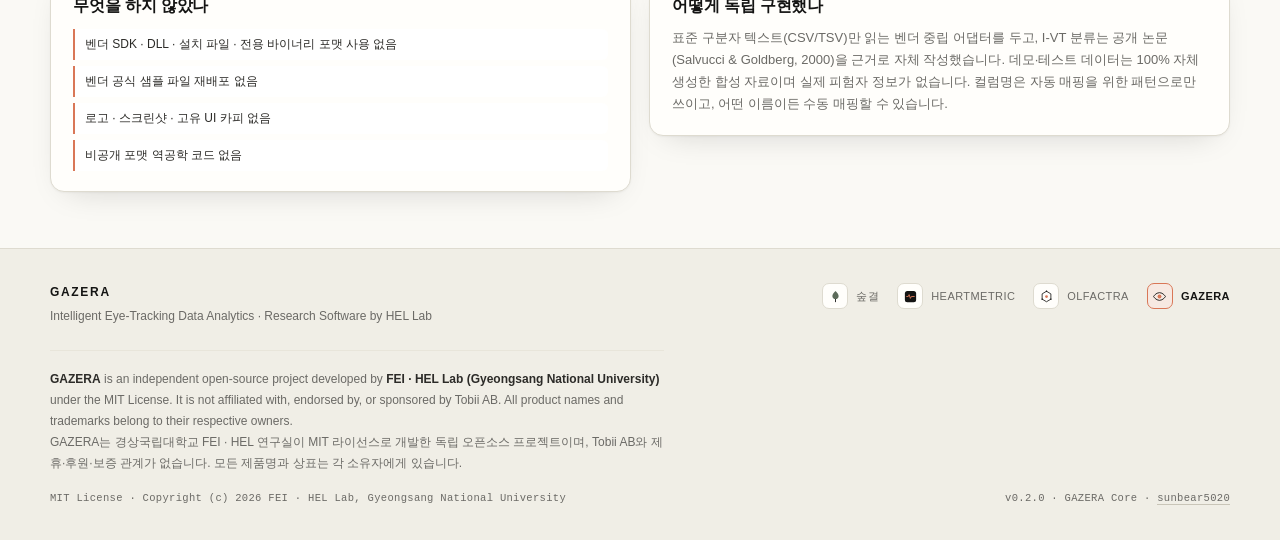
==== commit 38c6170d: "feat(gazera): v0.2.0 워크벤치 — 전이·엔트로피, Markdown 보고서, 지표 경계 패널" ====
--- a/gazera/index.html
+++ b/gazera/index.html
@@ -4,13 +4,13 @@
 <meta charset="utf-8">
 <meta name="viewport" content="width=device-width, initial-scale=1">
 <title>GAZERA — Intelligent Eye-Tracking Data Analytics · HEL Lab</title>
-<meta name="description" content="GAZERA는 시선추적 CSV/TSV를 브라우저 안에서 바로 분석하는 연구용 오픈소스 워크벤치입니다. Fixation·Saccade·AOI 지표, 조건 비교, Heatmap·Scanpath 미리보기, CSV/JSON 내보내기. MIT License · FEI · HEL Lab, Gyeongsang National University.">
+<meta name="description" content="GAZERA는 시선추적 CSV/TSV를 브라우저 안에서 바로 분석하는 연구용 오픈소스 워크벤치입니다. Fixation·Saccade·AOI 지표, AOI 전이행렬·시선 엔트로피, 조건 비교, Heatmap·Scanpath 미리보기, CSV/JSON/Markdown·Excel 내보내기, 지표 정의·근거·경계 패널. MIT License · FEI · HEL Lab, Gyeongsang National University.">
 <meta name="theme-color" content="#FAF9F5">
 <meta property="og:title" content="GAZERA — From Gaze Data to Visual Intelligence">
 <meta property="og:description" content="Clean-room, vendor-neutral eye-tracking analytics. 100% in-browser, MIT licensed, FEI · HEL Lab.">
 <meta property="og:type" content="website">
 <meta property="og:url" content="https://sunbear5020.github.io/gazera/">
-<link rel="stylesheet" href="styles.css?v=10">
+<link rel="stylesheet" href="styles.css?v=12">
 <link rel="icon" href="data:image/svg+xml,%3Csvg xmlns='http://www.w3.org/2000/svg' viewBox='0 0 32 32'%3E%3Crect width='32' height='32' rx='8' fill='%23141413'/%3E%3Ccircle cx='16' cy='16' r='9' fill='none' stroke='%23FAF9F5' stroke-width='1.6'/%3E%3Ccircle cx='16' cy='16' r='4' fill='%23D97757'/%3E%3C/svg%3E">
 </head>
 <body>
@@ -34,11 +34,13 @@
       <a href="#workbench">워크벤치</a>
       <a href="#rgb">RGB 제외</a>
       <a href="#results">분석 결과</a>
+      <a href="#transition">전이·엔트로피</a>
       <a href="#visual">시각화</a>
+      <a href="#methodology">지표</a>
       <a href="#python">Python 엔진</a>
       <a href="#license">라이선스</a>
     </nav>
-    <span class="header-pill"><b>MIT</b> · v0.1.0 Core</span>
+    <span class="header-pill"><b>MIT</b> · v0.2.0 Core</span>
   </div>
 </header>
 
@@ -59,6 +61,7 @@
         <span class="badge plain">클린룸 MIT 라이선스</span>
         <span class="badge plain">Tobii AB 비제휴 독립 프로젝트</span>
         <span class="badge plain">합성 데모 데이터 내장</span>
+        <span class="badge plain">AOI 전이·시선 엔트로피</span>
       </div>
     </div>
   </section>
@@ -350,12 +353,56 @@
               <th>참가자</th><th>조건</th><th class="num">응시</th>
               <th class="num">평균 응시(ms)</th><th class="num">도약</th>
               <th class="num">진폭(°)</th><th class="num">유효(%)</th>
+              <th class="num">정지 H</th><th class="num">전이 H</th>
             </tr>
           </thead>
-          <tbody><tr><td colspan="7" style="color:#6b6a66">—</td></tr></tbody>
+          <tbody><tr><td colspan="9" style="color:#6b6a66">—</td></tr></tbody>
         </table>
       </div>
     </details>
+  </section>
+
+  <!-- AOI transitions -------------------------------------------------- -->
+  <section class="wrap" id="transition">
+    <div class="section-head">
+      <h2>AOI 전이 &amp; 시선 엔트로피</h2>
+      <span class="count">Krejtz et al., 2014</span>
+      <p>응시가 관심영역 사이를 얼마나 자주, 얼마나 불규칙하게 오가는지 전이행렬과 섀넌 엔트로피로 요약합니다.</p>
+    </div>
+
+    <article class="card">
+      <div class="stat-grid" id="transitionKpis">
+        <div class="stat"><div class="k">AOI 내 응시</div><div class="v">—</div></div>
+        <div class="stat"><div class="k">AOI 전이</div><div class="v">—</div></div>
+        <div class="stat"><div class="k">정지 엔트로피</div><div class="v">—</div></div>
+        <div class="stat"><div class="k">전이 엔트로피</div><div class="v">—</div></div>
+      </div>
+
+      <div class="grid" style="margin-top:16px">
+        <div class="span-6">
+          <div class="mini-head"><b>전이확률 행렬</b><span>행(from) → 열(to)</span></div>
+          <div class="table-wrap">
+            <table class="data" id="transitionMatrix">
+              <thead></thead>
+              <tbody><tr><td class="muted">분석을 실행하면 전이행렬이 나타납니다.</td></tr></tbody>
+            </table>
+          </div>
+        </div>
+        <div class="span-6">
+          <div class="mini-head"><b>조건별 엔트로피</b><span>bits · log2(AOI 수) 정규화</span></div>
+          <div class="table-wrap">
+            <table class="data" id="entropyTable">
+              <thead><tr><th>조건</th><th class="num">전이</th><th class="num">정지 H</th><th class="num">전이 H</th><th class="num">전이 H 정규화</th></tr></thead>
+              <tbody><tr><td class="muted">—</td></tr></tbody>
+            </table>
+          </div>
+        </div>
+      </div>
+      <p class="table-note" id="transitionNote">
+        전이는 연속한 두 응시가 서로 다른 AOI에 있을 때만 셉니다. 기록 경계는 전이로 세지 않으며,
+        AOI 구성이 다른 분석과 엔트로피를 직접 비교하지 않습니다.
+      </p>
+    </article>
   </section>
 
   <!-- visualisation ---------------------------------------------------- -->
@@ -398,6 +445,38 @@
     </article>
   </section>
 
+  <!-- methodology ------------------------------------------------------ -->
+  <section class="wrap" id="methodology">
+    <div class="section-head">
+      <h2>지표 정의 · 근거 · 경계</h2>
+      <span class="count" id="methodologyScope">—</span>
+      <p>모든 숫자가 무엇인지, 어떤 수식으로 계산했는지, 어디까지만 읽어야 하는지 함께 적습니다.</p>
+    </div>
+
+    <article class="card">
+      <div class="method-legend">
+        <span class="kind-badge kind-measured">measured</span> 장비가 기록한 값
+        <span class="kind-badge kind-derived">derived</span> 실측값의 결정론적 계산
+        <span class="kind-badge kind-exploratory">exploratory</span> 분포·표본 가정에 의존하는 해석
+      </div>
+      <div class="table-scroll">
+        <table class="data method-table" id="methodologyTable">
+          <thead><tr><th>지표</th><th>구분</th><th>단위</th><th>수식</th><th>경계</th></tr></thead>
+          <tbody><tr><td colspan="5" class="muted">지표 정의를 불러오는 중입니다.</td></tr></tbody>
+        </table>
+      </div>
+      <details class="method-refs">
+        <summary>참고문헌 · DOI</summary>
+        <ul id="methodRefs" class="ref-list"><li class="muted">—</li></ul>
+      </details>
+      <p class="table-note">
+        웹 워크벤치는 브라우저에서 계산할 수 있는 파생 지표와 Cohen's d를 보여 줍니다.
+        정규성 판정·t-test/Mann-Whitney/Wilcoxon·Holm 보정이 포함된 추론 통계와 Excel·Markdown 보고서는
+        Python 엔진(<code>gazera analyze</code>)이 같은 정의로 산출합니다.
+      </p>
+    </article>
+  </section>
+
   <!-- downloads -------------------------------------------------------- -->
   <section class="wrap" id="downloads">
     <div class="section-head">
@@ -412,8 +491,13 @@
       </div>
       <div class="download">
         <h4>전체 보고서 · JSON</h4>
-        <p>품질·설정·세그먼트 요약·조건통계를 담은 기계 판독용 보고서.</p>
+        <p>품질·설정·세그먼트 요약·조건통계·전이·엔트로피·지표 정의를 담은 <code>schema_version 0.2.0</code> 보고서.</p>
         <button class="btn secondary small" id="dlJson" type="button" disabled>JSON 다운로드</button>
+      </div>
+      <div class="download">
+        <h4>분석 보고서 · Markdown</h4>
+        <p>데이터·품질·AOI·전이·엔트로피·조건 비교·지표 정의를 담은 8장 리포트(.md).</p>
+        <button class="btn secondary small" id="dlMd" type="button" disabled>Markdown 다운로드</button>
       </div>
       <div class="download">
         <h4>Python 엔진 연계</h4>
@@ -427,7 +511,7 @@
   <section class="wrap" id="python">
     <div class="section-head">
       <h2>Python 엔진으로 이어서</h2>
-      <span class="count">GAZERA Core 0.1.0</span>
+      <span class="count">GAZERA Core 0.2.0</span>
       <p>웹은 미리보기, 최종 보고서는 엔진으로. 정의는 동일합니다.</p>
     </div>
     <div class="docs">
@@ -449,9 +533,10 @@
         <li><b>loader</b><span>인코딩·구분자·머리말 자동 감지, 컬럼 자동/수동 매핑 <em>(CSV/TSV만)</em></span></li>
         <li><b>cleaner</b><span>유효 시선 비율 · 추정 Hz · 결측률 · 시간 단조성 · 화면 밖 좌표 검사</span></li>
         <li><b>ivt</b><span>공개 문헌 기반 I-VT. 화면 기하로 px→deg 환산 후 응시/도약 분류</span></li>
-        <li><b>metrics</b><span>응시 횟수·시간, 도약 빈도·진폭·속도, AOI 체류·방문·TTFF</span></li>
+        <li><b>metrics</b><span>응시 횟수·시간, 도약 빈도·진폭·속도, AOI 체류·방문·TTFF, AOI 전이행렬·시선 엔트로피</span></li>
         <li><b>stats</b><span>정규성 검정 후 t-test / Mann-Whitney / Wilcoxon, 효과크기, Holm 보정</span></li>
-        <li><b>exporter</b><span>Excel 다중 시트 · CSV · JSON (API·웹과 같은 스키마)</span></li>
+        <li><b>provenance</b><span>지표·통계의 수식·단위·DOI·경계(measured/derived/exploratory)</span></li>
+        <li><b>exporter</b><span>Excel 다중 시트(+Methodology) · CSV · JSON(0.2.0) · Markdown 보고서</span></li>
       </ul>
     </div>
   </section>
@@ -528,13 +613,13 @@
     </div>
     <div class="footer-bottom">
       <span>MIT License · Copyright (c) 2026 FEI · HEL Lab, Gyeongsang National University</span>
-      <span>v0.1.0 · GAZERA Core · <a href="https://github.com/sunbear5020" style="color:inherit;text-decoration:none;border-bottom:1px solid #c9c5b8">sunbear5020</a></span>
+      <span>v0.2.0 · GAZERA Core · <a href="https://github.com/sunbear5020" style="color:inherit;text-decoration:none;border-bottom:1px solid #c9c5b8">sunbear5020</a></span>
     </div>
   </div>
 </footer>
 
 <div class="toast" id="toast" role="status" aria-live="polite"></div>
 
-<script src="app.js?v=10"></script>
+<script src="app.js?v=12"></script>
 </body>
 </html>
--- a/gazera/styles.css
+++ b/gazera/styles.css
@@ -585,7 +585,7 @@
 
 /* ---------- download ----------------------------------------------------- */
 
-.download-grid { display: grid; grid-template-columns: repeat(3, minmax(0, 1fr)); gap: 12px; }
+.download-grid { display: grid; grid-template-columns: repeat(4, minmax(0, 1fr)); gap: 12px; }
 .download {
   border: 1px solid var(--line); border-radius: 11px; padding: 14px;
   background: #fffefb; display: flex; flex-direction: column; gap: 8px;
@@ -681,6 +681,7 @@
 @media (max-width: 980px) {
   .span-5, .span-7, .span-4, .span-8, .span-6 { grid-column: span 12; }
   .kpi-grid { grid-template-columns: repeat(3, minmax(0, 1fr)); }
+  .download-grid { grid-template-columns: repeat(2, minmax(0, 1fr)); }
   .docs { grid-template-columns: 1fr; }
   .nav { display: none; }
 }
@@ -698,6 +699,59 @@
 
 @media (prefers-reduced-motion: reduce) {
   html { scroll-behavior: auto; }
+  *, *::before, *::after { animation-duration: 0.01ms !important; transition-duration: 0.01ms !important; }
+}
+
+/* ---------- v0.2 transitions · methodology ------------------------------ */
+
+.mini-head {
+  display: flex; justify-content: space-between; align-items: baseline; gap: 10px;
+  font-size: 12px; color: var(--ink-soft); margin-bottom: 8px;
+}
+.mini-head span { font-size: 10.5px; color: var(--muted); font-family: var(--mono); }
+.mini-head b { font-weight: 600; }
+
+.table-scroll { overflow: auto; max-width: 100%; }
+.muted { color: var(--muted); }
+
+.method-legend {
+  display: flex; align-items: center; gap: 8px; flex-wrap: wrap;
+  font-size: 11.5px; color: var(--muted); margin-bottom: 12px;
+}
+
+.kind-badge {
+  font-family: var(--mono); font-size: 10px; letter-spacing: 0.02em;
+  border-radius: 4px; padding: 2px 6px; border: 1px solid var(--line); white-space: nowrap;
+}
+.kind-badge.kind-measured { background: var(--sand); color: var(--ink-soft); }
+.kind-badge.kind-derived { background: var(--bronze-wash); border-color: #eccbb9; color: var(--bronze-deep); }
+.kind-badge.kind-exploratory { background: #eaf0e7; border-color: #c9d5c5; color: #3f513d; }
+
+.method-table { white-space: normal; }
+.method-table th, .method-table td { text-align: left; vertical-align: top; padding: 8px 10px; }
+.method-table .metric-name { white-space: nowrap; }
+.method-table .mono-cell { font-family: var(--mono); font-size: 11px; color: var(--ink-soft); min-width: 180px; }
+.method-table .boundary-cell { font-size: 11.5px; color: var(--muted); min-width: 240px; }
+
+.method-refs { margin-top: 12px; }
+.method-refs summary {
+  font-size: 12px; color: var(--ink-soft); cursor: pointer; padding: 6px 0;
+  border-top: 1px solid var(--line); list-style: none;
+}
+.method-refs summary::-webkit-details-marker { display: none; }
+.method-refs summary::after { content: "+"; float: right; color: var(--muted); }
+.method-refs[open] summary::after { content: "−"; }
+
+.ref-list {
+  margin: 6px 0 0; padding-left: 18px; font-size: 11.5px; color: var(--muted);
+  display: grid; gap: 4px;
+}
+
+.download code, .table-note code {
+  font-family: var(--mono); font-size: 11px; background: var(--sand);
+  padding: 1px 5px; border-radius: 4px;
+}
+
   * { transition: none !important; }
 }
 
@@ -727,9 +781,18 @@
   margin-top: 16px;
 }
 .rgb-view { display: flex; flex-direction: column; gap: 10px; min-width: 0; }
-.stim-head { display: flex; justify-content: space-between; align-items: baseline; gap: 12px; }
-.stim-name { font-size: 12.5px; font-weight: 600; color: var(--ink-soft); }
-.stim-meta { font-family: var(--mono); font-size: 10.5px; color: var(--muted); letter-spacing: 0.02em; }
+.stim-head {
+  display: flex; flex-wrap: wrap; justify-content: space-between; align-items: baseline;
+  gap: 2px 12px; min-width: 0;
+}
+.stim-name {
+  font-size: 12.5px; font-weight: 600; color: var(--ink-soft);
+  overflow: hidden; text-overflow: ellipsis; white-space: nowrap; min-width: 0;
+}
+.stim-meta {
+  font-family: var(--mono); font-size: 10.5px; color: var(--muted);
+  letter-spacing: 0.02em; white-space: nowrap; flex: 0 0 auto; margin-left: auto;
+}
 .stim-shell {
   border: 1px solid var(--line);
   border-radius: var(--radius-sm);
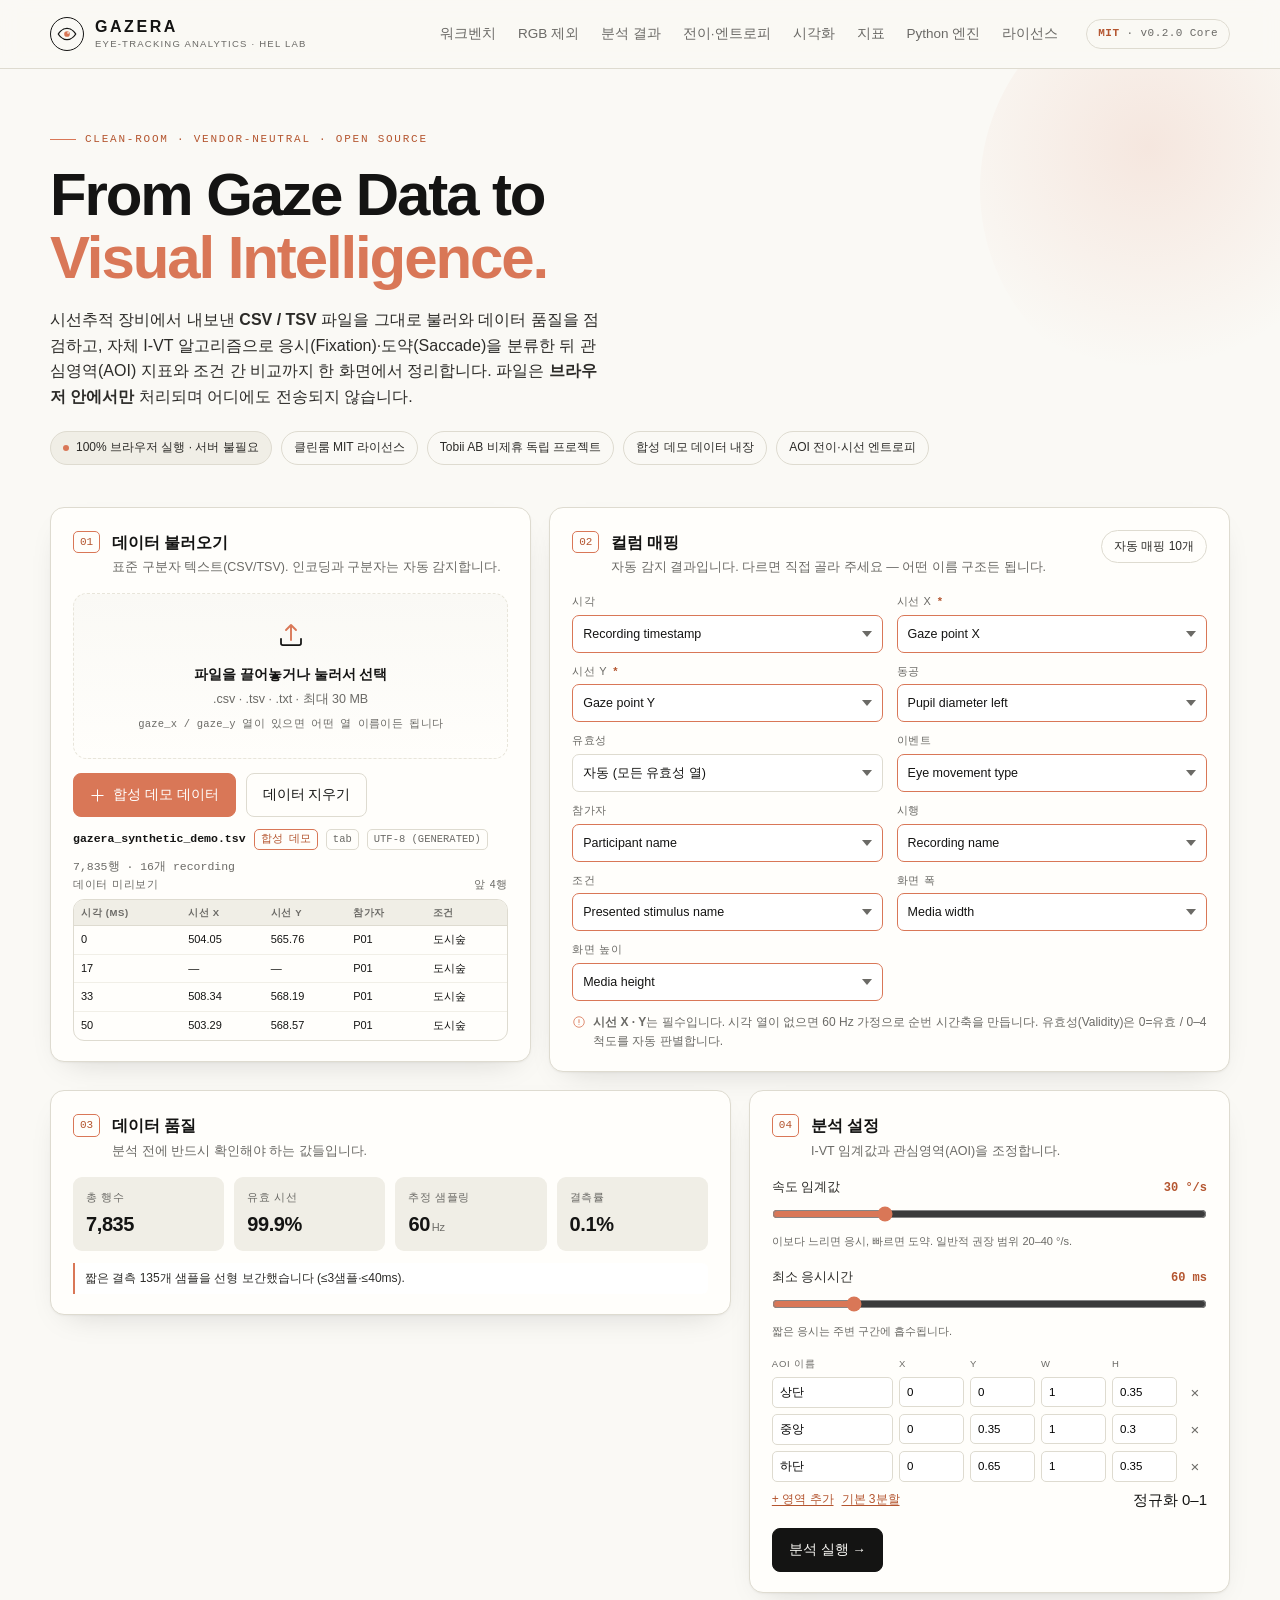
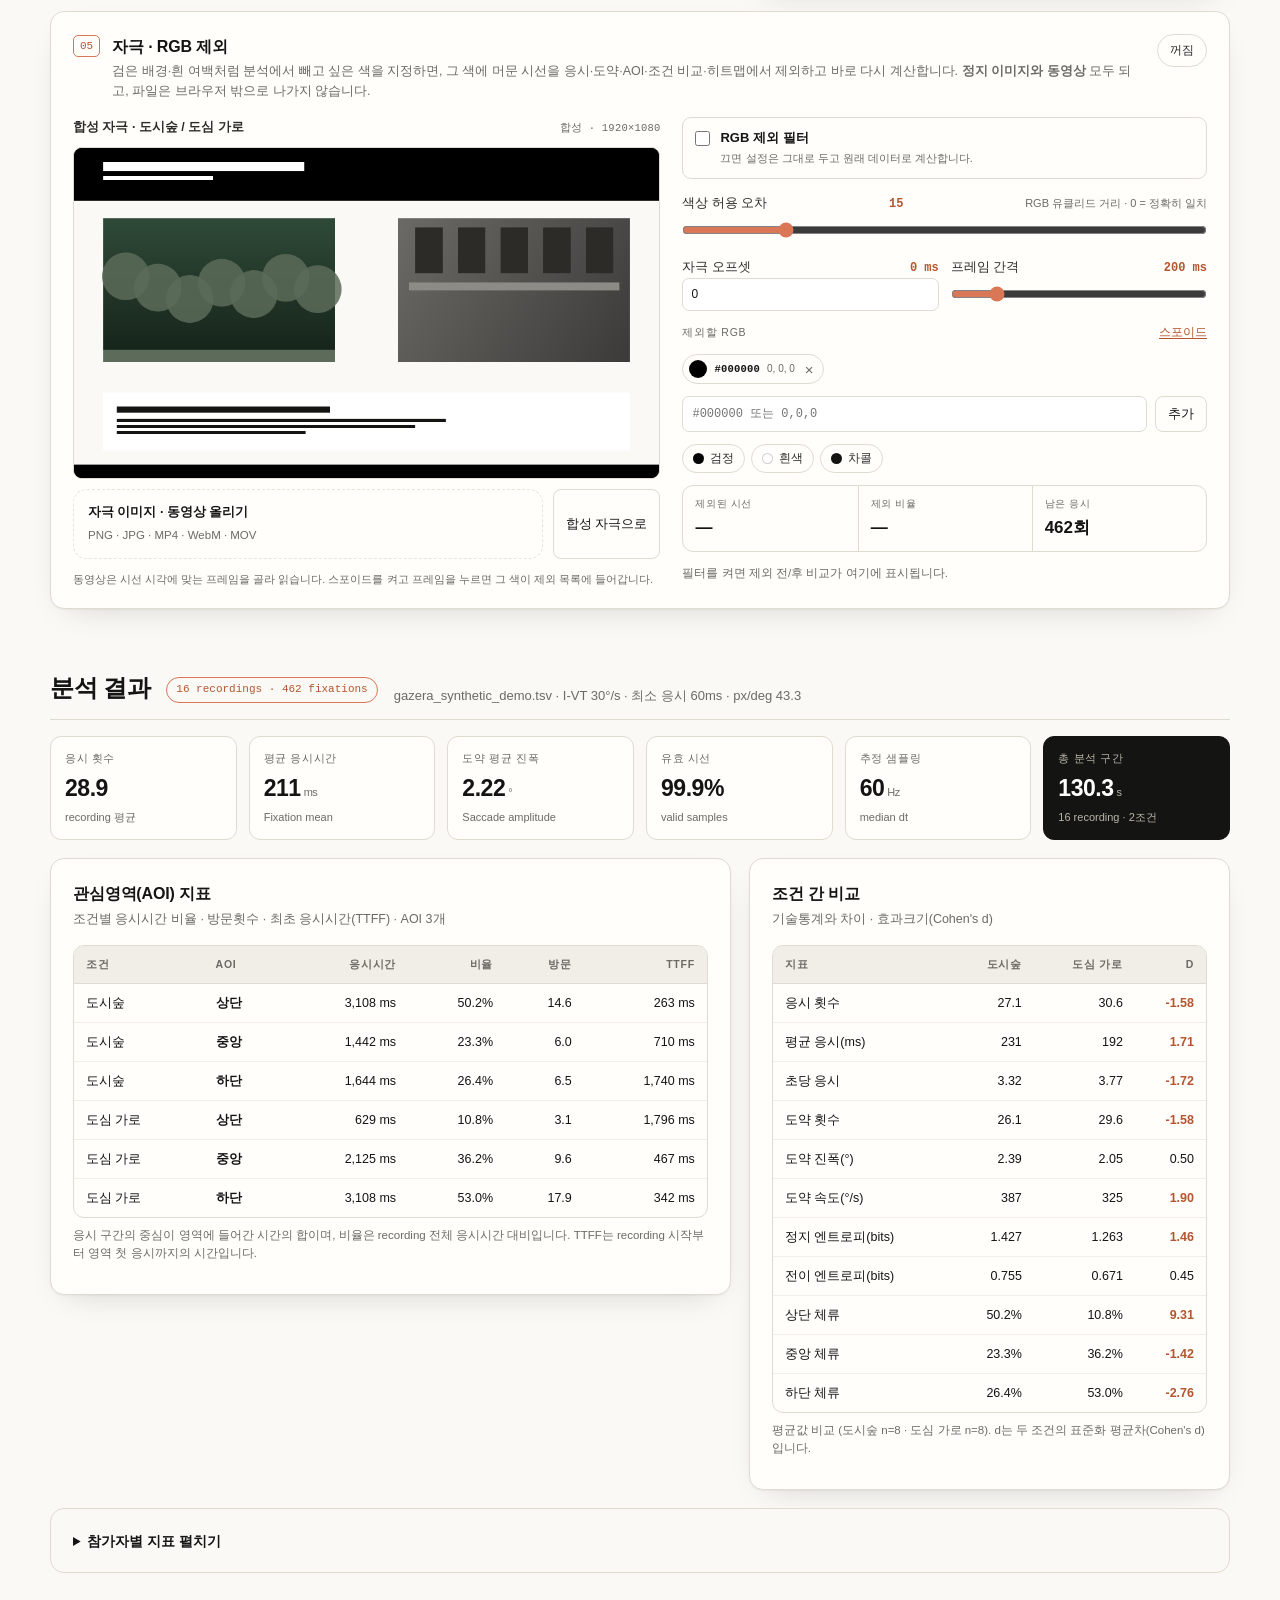
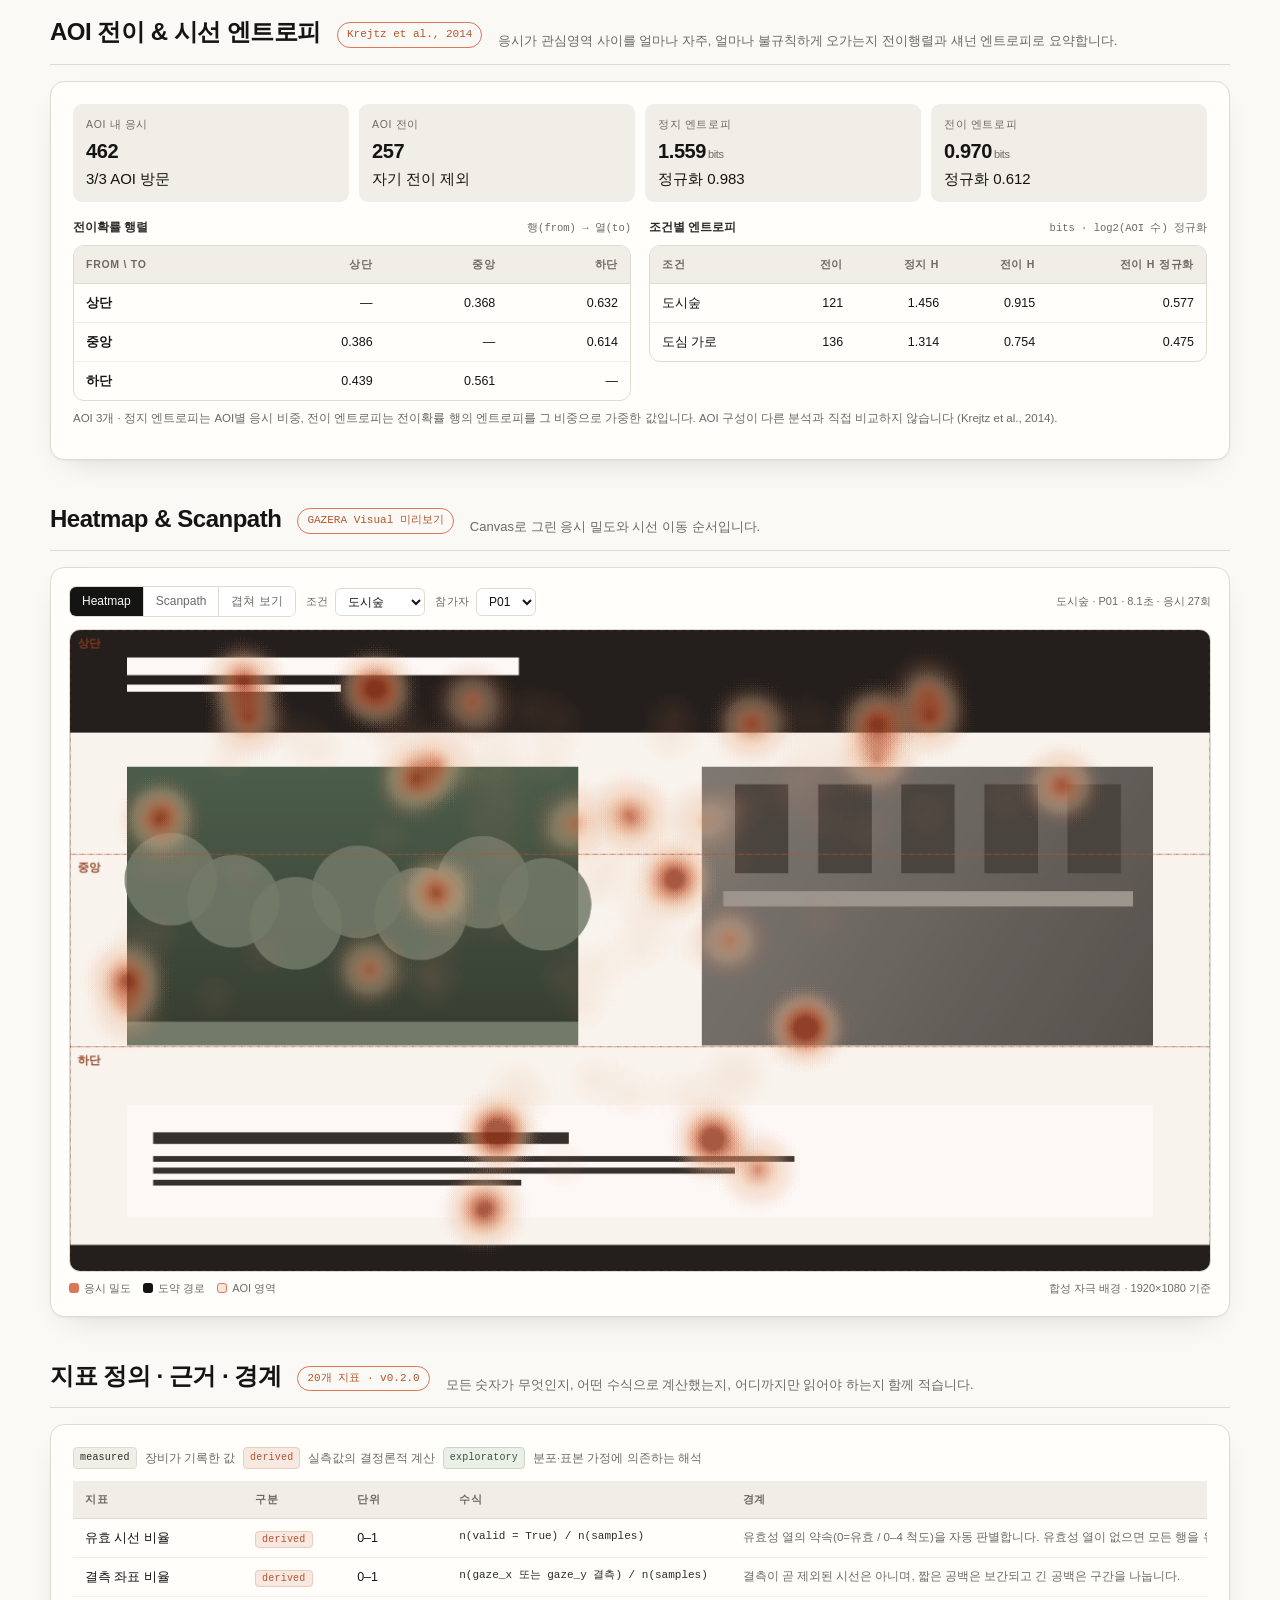
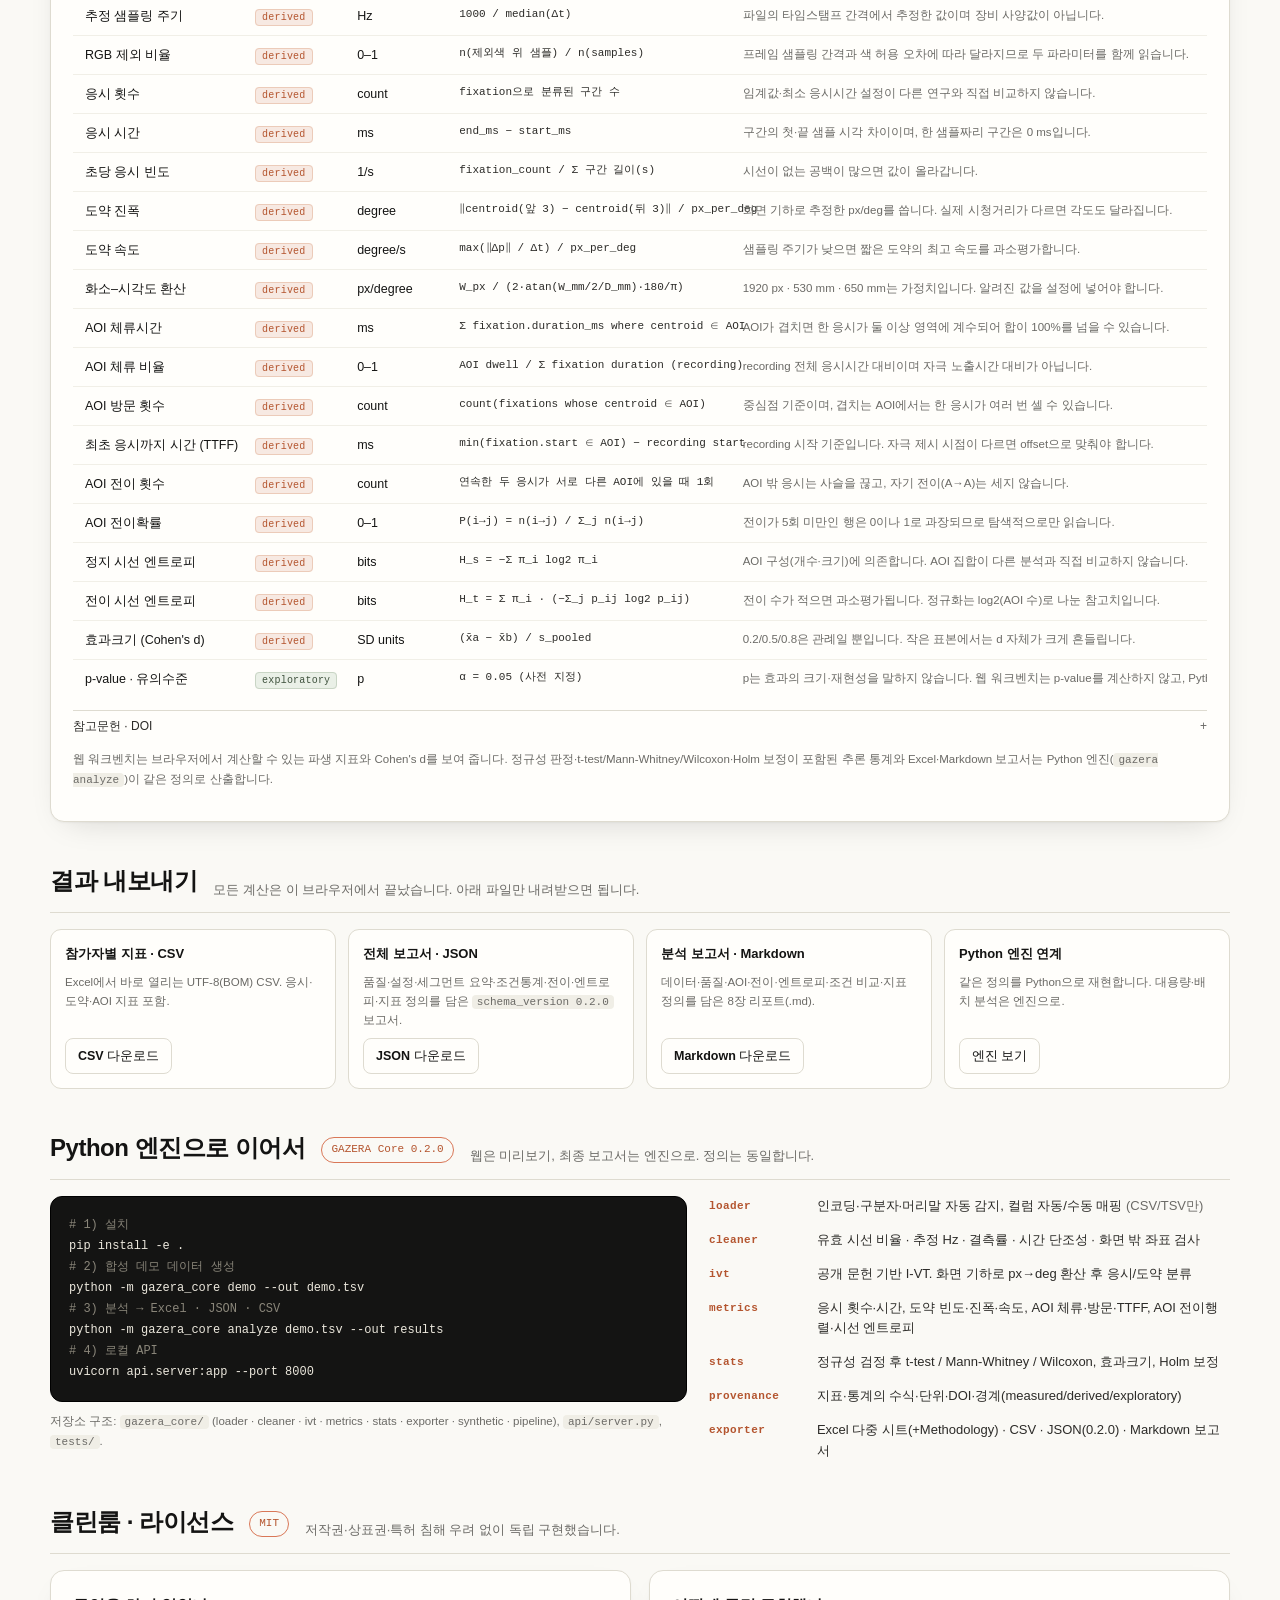
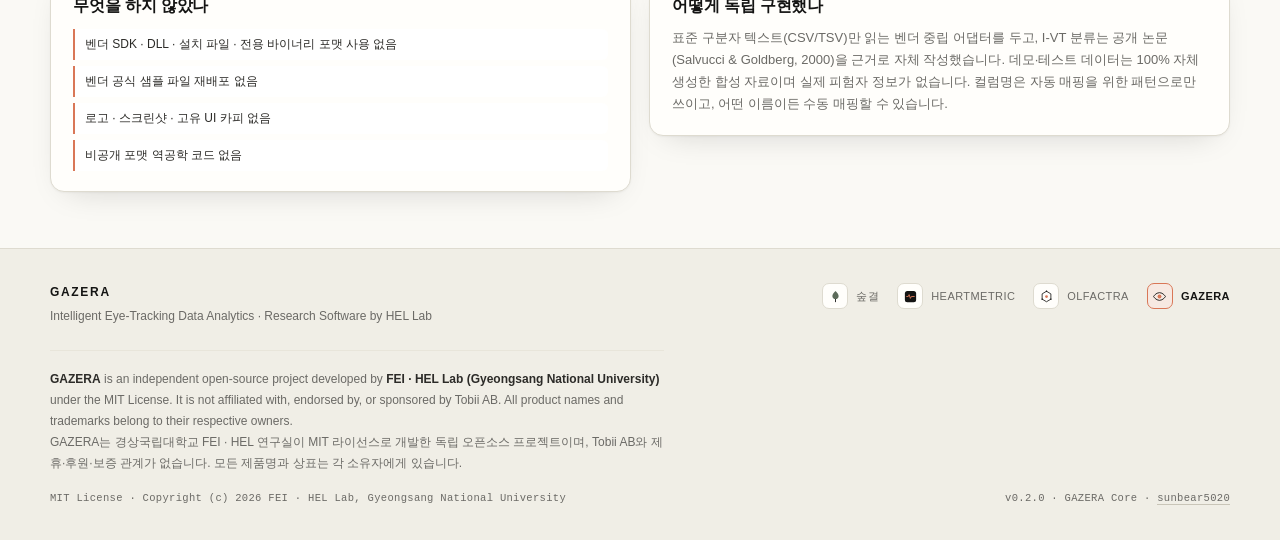
==== commit 91aac1e5: "polish(gazera): v0.2 지표 정의 표 줄바꿈·열 폭" ====
--- a/gazera/index.html
+++ b/gazera/index.html
@@ -10,7 +10,7 @@
 <meta property="og:description" content="Clean-room, vendor-neutral eye-tracking analytics. 100% in-browser, MIT licensed, FEI · HEL Lab.">
 <meta property="og:type" content="website">
 <meta property="og:url" content="https://sunbear5020.github.io/gazera/">
-<link rel="stylesheet" href="styles.css?v=12">
+<link rel="stylesheet" href="styles.css?v=13">
 <link rel="icon" href="data:image/svg+xml,%3Csvg xmlns='http://www.w3.org/2000/svg' viewBox='0 0 32 32'%3E%3Crect width='32' height='32' rx='8' fill='%23141413'/%3E%3Ccircle cx='16' cy='16' r='9' fill='none' stroke='%23FAF9F5' stroke-width='1.6'/%3E%3Ccircle cx='16' cy='16' r='4' fill='%23D97757'/%3E%3C/svg%3E">
 </head>
 <body>
@@ -620,6 +620,6 @@
 
 <div class="toast" id="toast" role="status" aria-live="polite"></div>
 
-<script src="app.js?v=12"></script>
+<script src="app.js?v=13"></script>
 </body>
 </html>
--- a/gazera/styles.css
+++ b/gazera/styles.css
@@ -727,11 +727,16 @@
 .kind-badge.kind-derived { background: var(--bronze-wash); border-color: #eccbb9; color: var(--bronze-deep); }
 .kind-badge.kind-exploratory { background: #eaf0e7; border-color: #c9d5c5; color: #3f513d; }
 
-.method-table { white-space: normal; }
-.method-table th, .method-table td { text-align: left; vertical-align: top; padding: 8px 10px; }
+.method-table { white-space: normal; table-layout: fixed; width: 100%; }
+.method-table th, .method-table td { text-align: left; vertical-align: top; padding: 8px 10px; white-space: normal; }
+.method-table th:nth-child(1) { width: 15%; }
+.method-table th:nth-child(2) { width: 9%; }
+.method-table th:nth-child(3) { width: 9%; }
+.method-table th:nth-child(4) { width: 25%; }
+.method-table th:nth-child(5) { width: 42%; }
 .method-table .metric-name { white-space: nowrap; }
-.method-table .mono-cell { font-family: var(--mono); font-size: 11px; color: var(--ink-soft); min-width: 180px; }
-.method-table .boundary-cell { font-size: 11.5px; color: var(--muted); min-width: 240px; }
+.method-table .mono-cell { font-family: var(--mono); font-size: 11px; color: var(--ink-soft); min-width: 0; overflow-wrap: anywhere; }
+.method-table .boundary-cell { font-size: 11.5px; color: var(--muted); min-width: 0; }
 
 .method-refs { margin-top: 12px; }
 .method-refs summary {
@@ -916,9 +921,11 @@
 
 @media (max-width: 980px) {
   .rgb-grid { grid-template-columns: minmax(0, 1fr); }
+  .method-table { table-layout: auto; }
 }
 @media (max-width: 620px) {
   .rgb-inline { grid-template-columns: 1fr; }
   .rgb-summary { grid-template-columns: 1fr; }
   .rgb-summary > div + div { border-left: none; border-top: 1px solid var(--line); }
-}
+  .method-table { font-size: 11.5px; }
+}
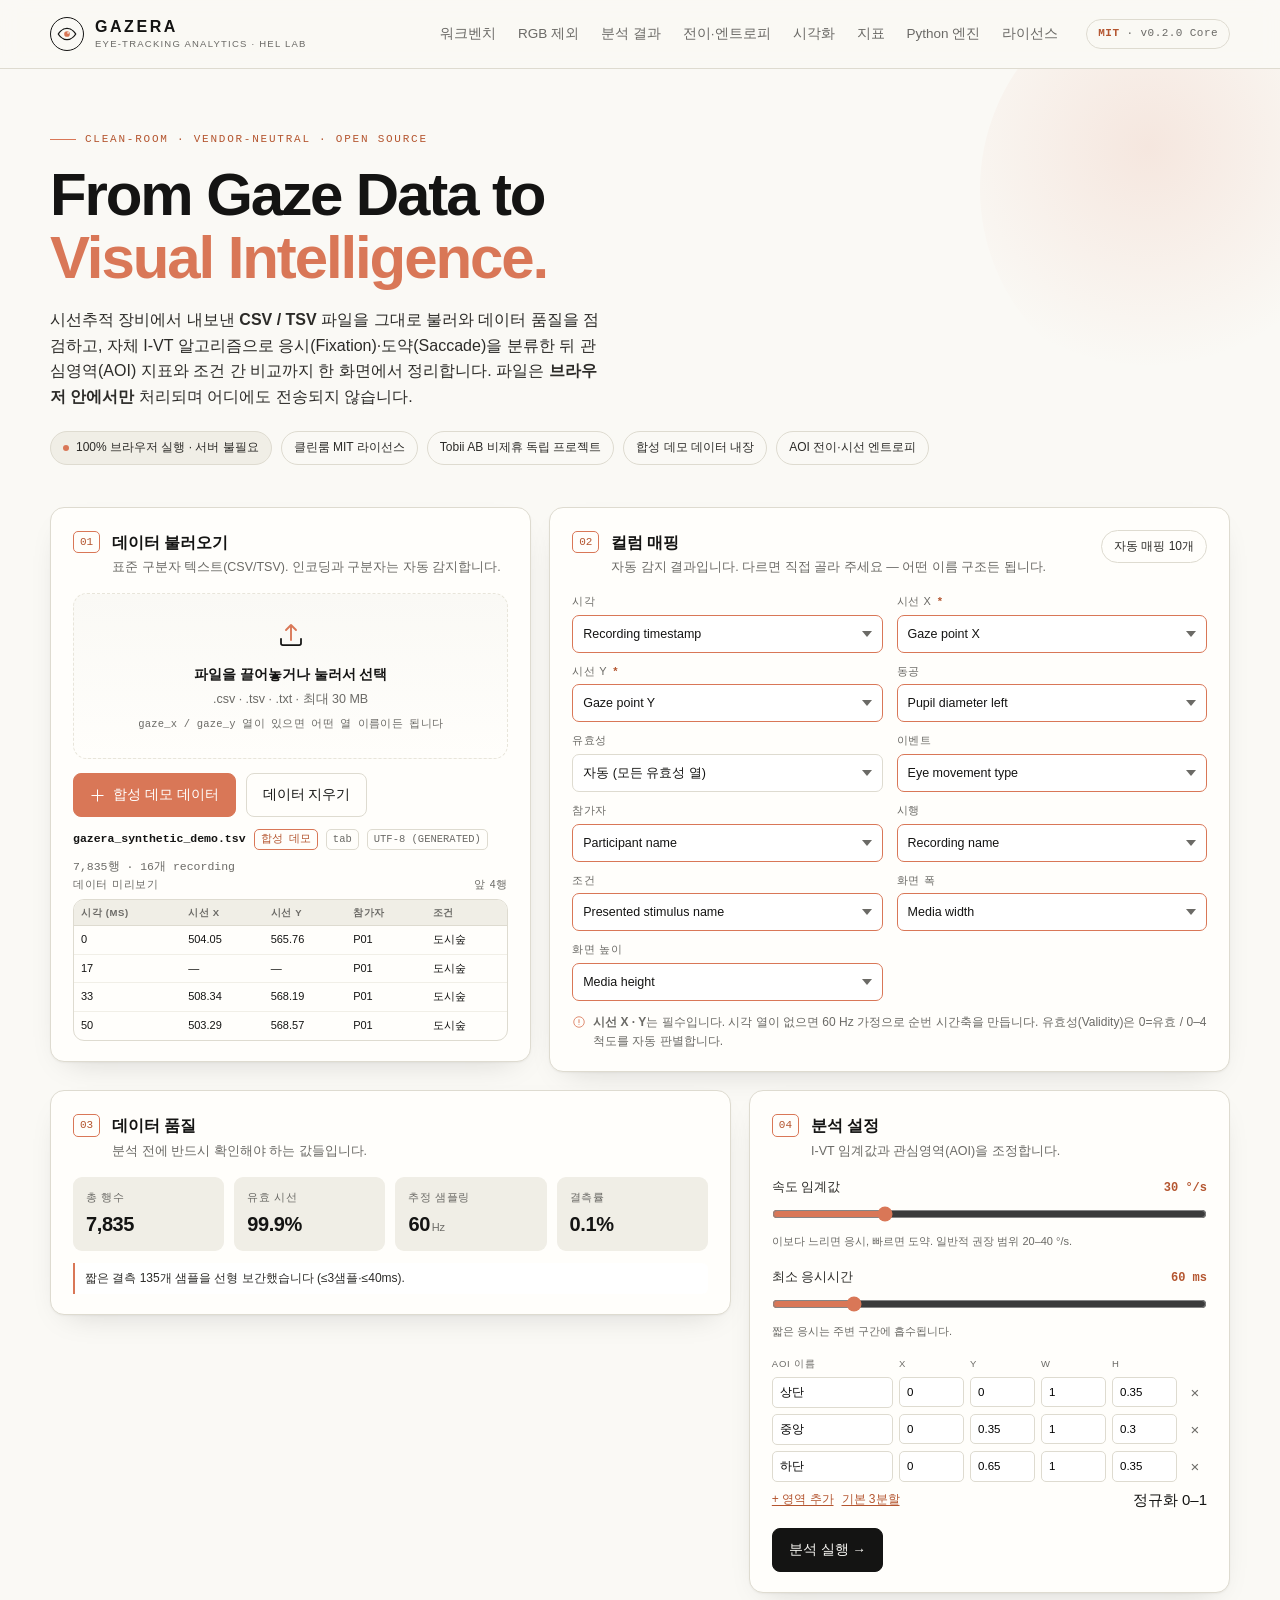
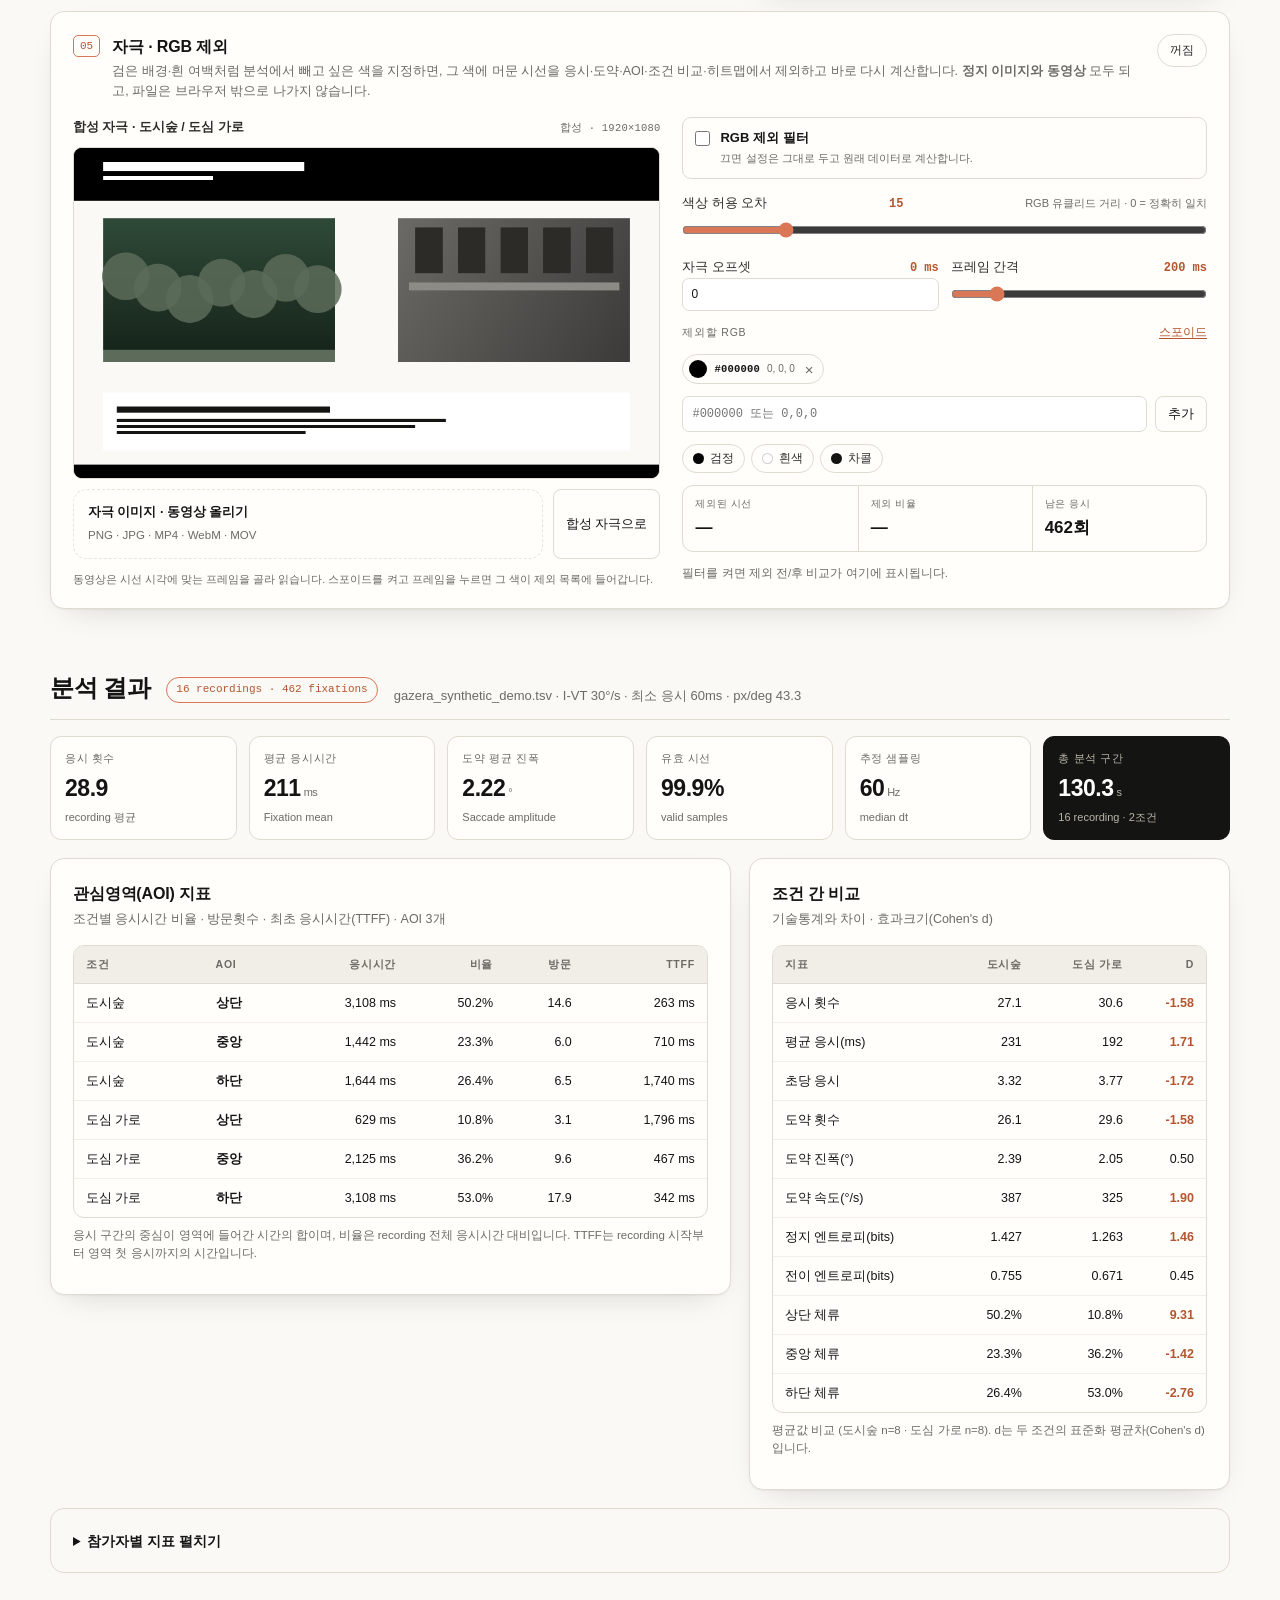
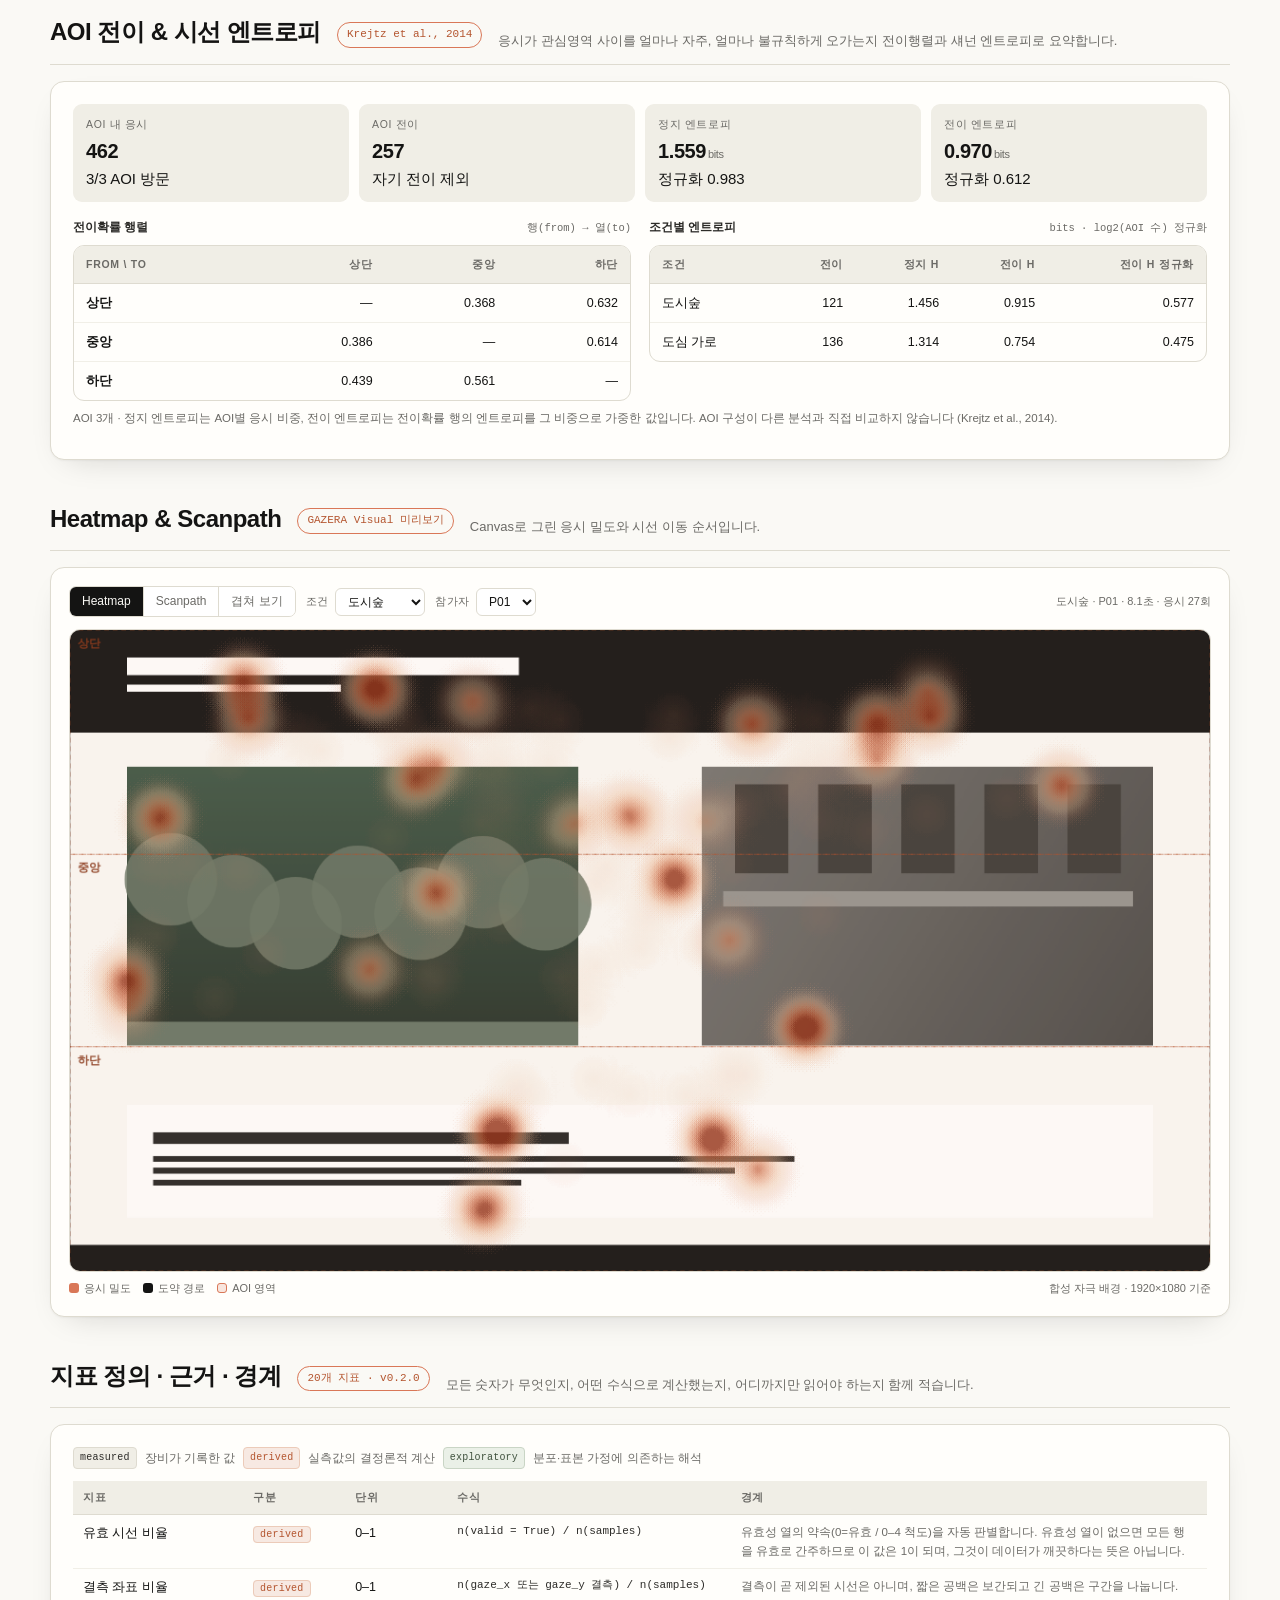
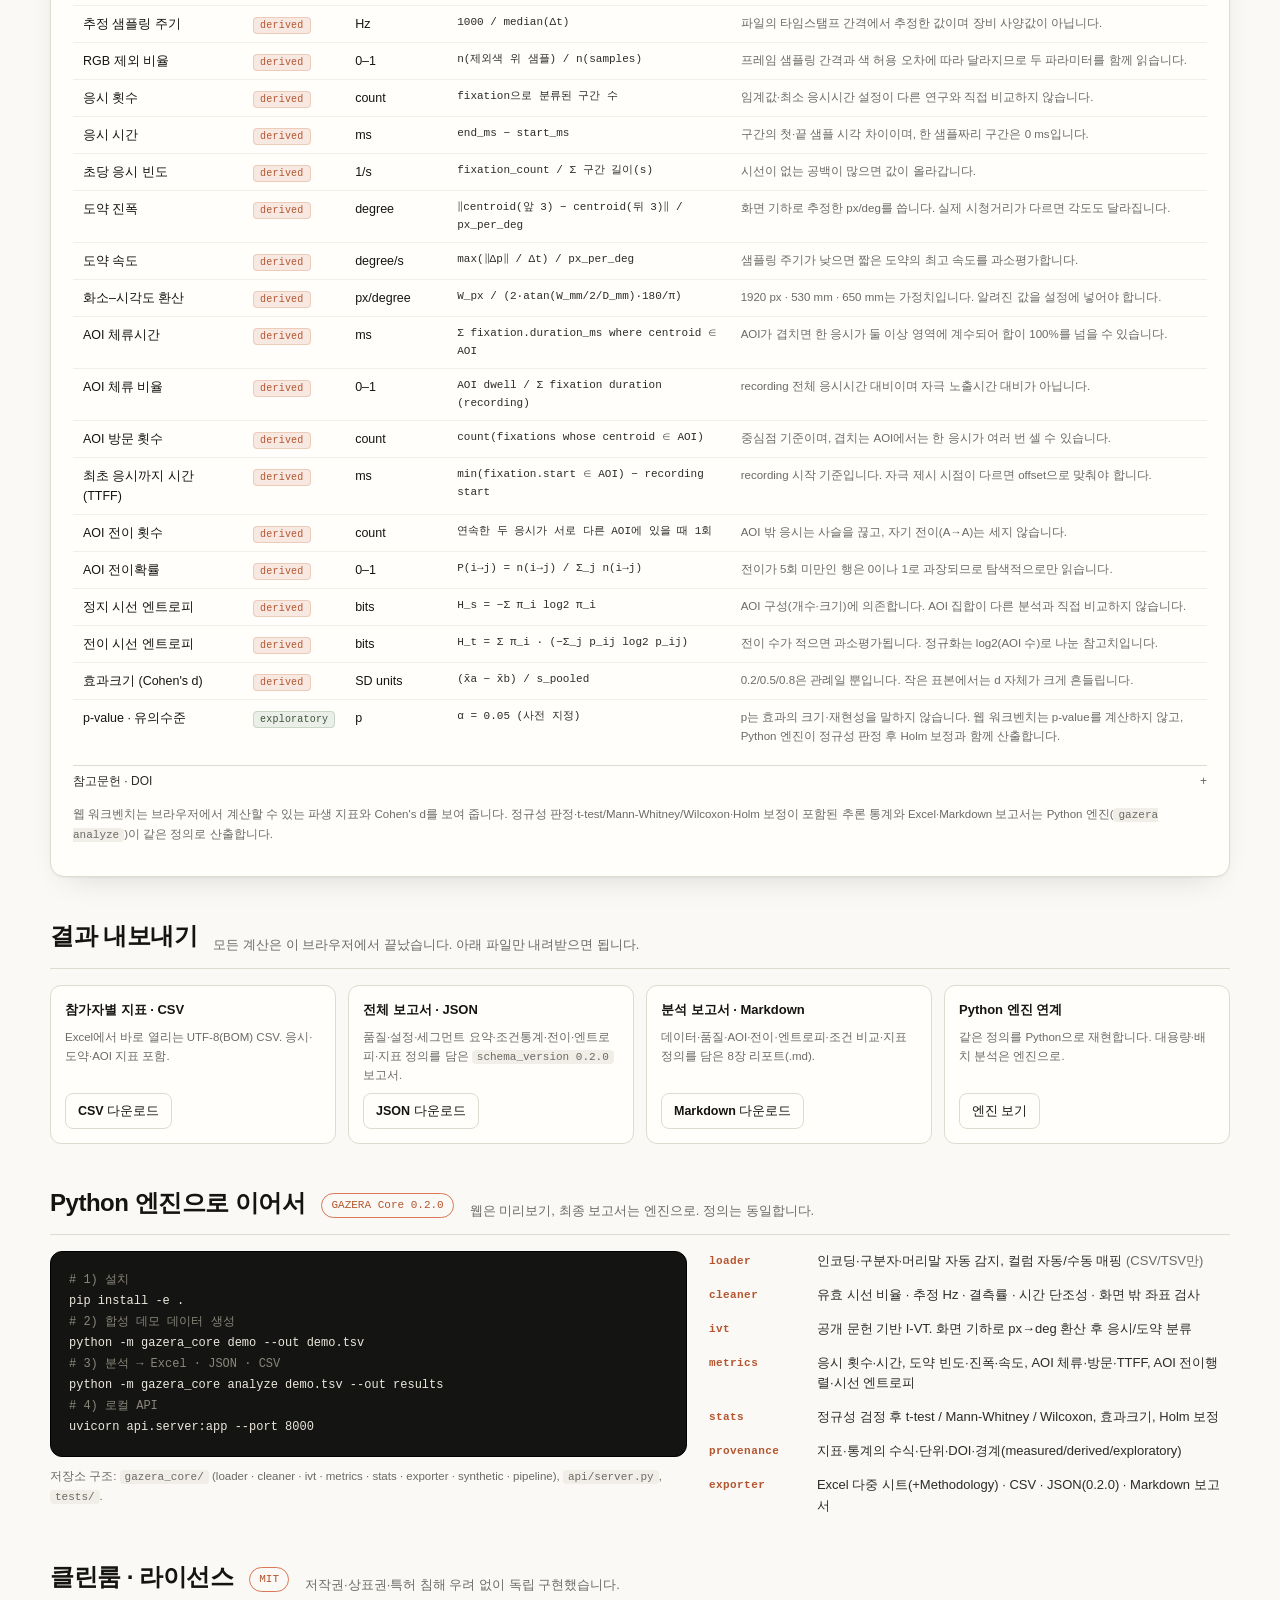
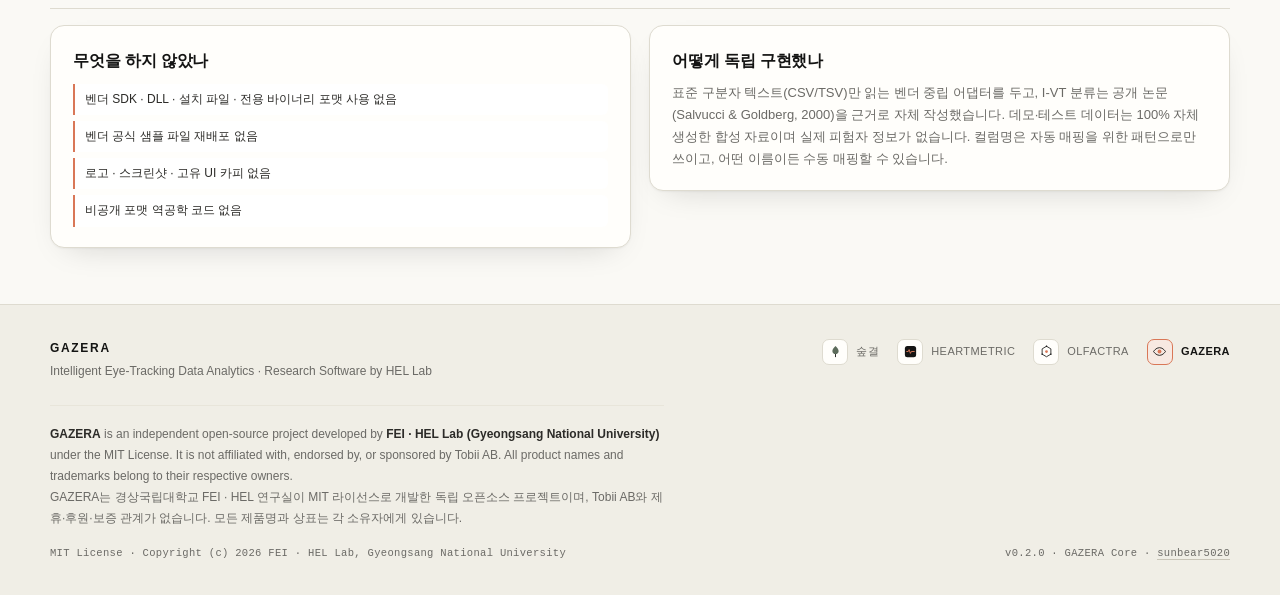
==== commit 30297aee: "fix(gazera): v0.2 지표 정의 표 셀 줄바꿈" ====
--- a/gazera/index.html
+++ b/gazera/index.html
@@ -10,7 +10,7 @@
 <meta property="og:description" content="Clean-room, vendor-neutral eye-tracking analytics. 100% in-browser, MIT licensed, FEI · HEL Lab.">
 <meta property="og:type" content="website">
 <meta property="og:url" content="https://sunbear5020.github.io/gazera/">
-<link rel="stylesheet" href="styles.css?v=13">
+<link rel="stylesheet" href="styles.css?v=14">
 <link rel="icon" href="data:image/svg+xml,%3Csvg xmlns='http://www.w3.org/2000/svg' viewBox='0 0 32 32'%3E%3Crect width='32' height='32' rx='8' fill='%23141413'/%3E%3Ccircle cx='16' cy='16' r='9' fill='none' stroke='%23FAF9F5' stroke-width='1.6'/%3E%3Ccircle cx='16' cy='16' r='4' fill='%23D97757'/%3E%3C/svg%3E">
 </head>
 <body>
@@ -620,6 +620,6 @@
 
 <div class="toast" id="toast" role="status" aria-live="polite"></div>
 
-<script src="app.js?v=13"></script>
+<script src="app.js?v=14"></script>
 </body>
 </html>
--- a/gazera/styles.css
+++ b/gazera/styles.css
@@ -728,7 +728,7 @@
 .kind-badge.kind-exploratory { background: #eaf0e7; border-color: #c9d5c5; color: #3f513d; }
 
 .method-table { white-space: normal; table-layout: fixed; width: 100%; }
-.method-table th, .method-table td { text-align: left; vertical-align: top; padding: 8px 10px; white-space: normal; }
+table.data.method-table th, table.data.method-table td { text-align: left; vertical-align: top; padding: 8px 10px; white-space: normal; }
 .method-table th:nth-child(1) { width: 15%; }
 .method-table th:nth-child(2) { width: 9%; }
 .method-table th:nth-child(3) { width: 9%; }
